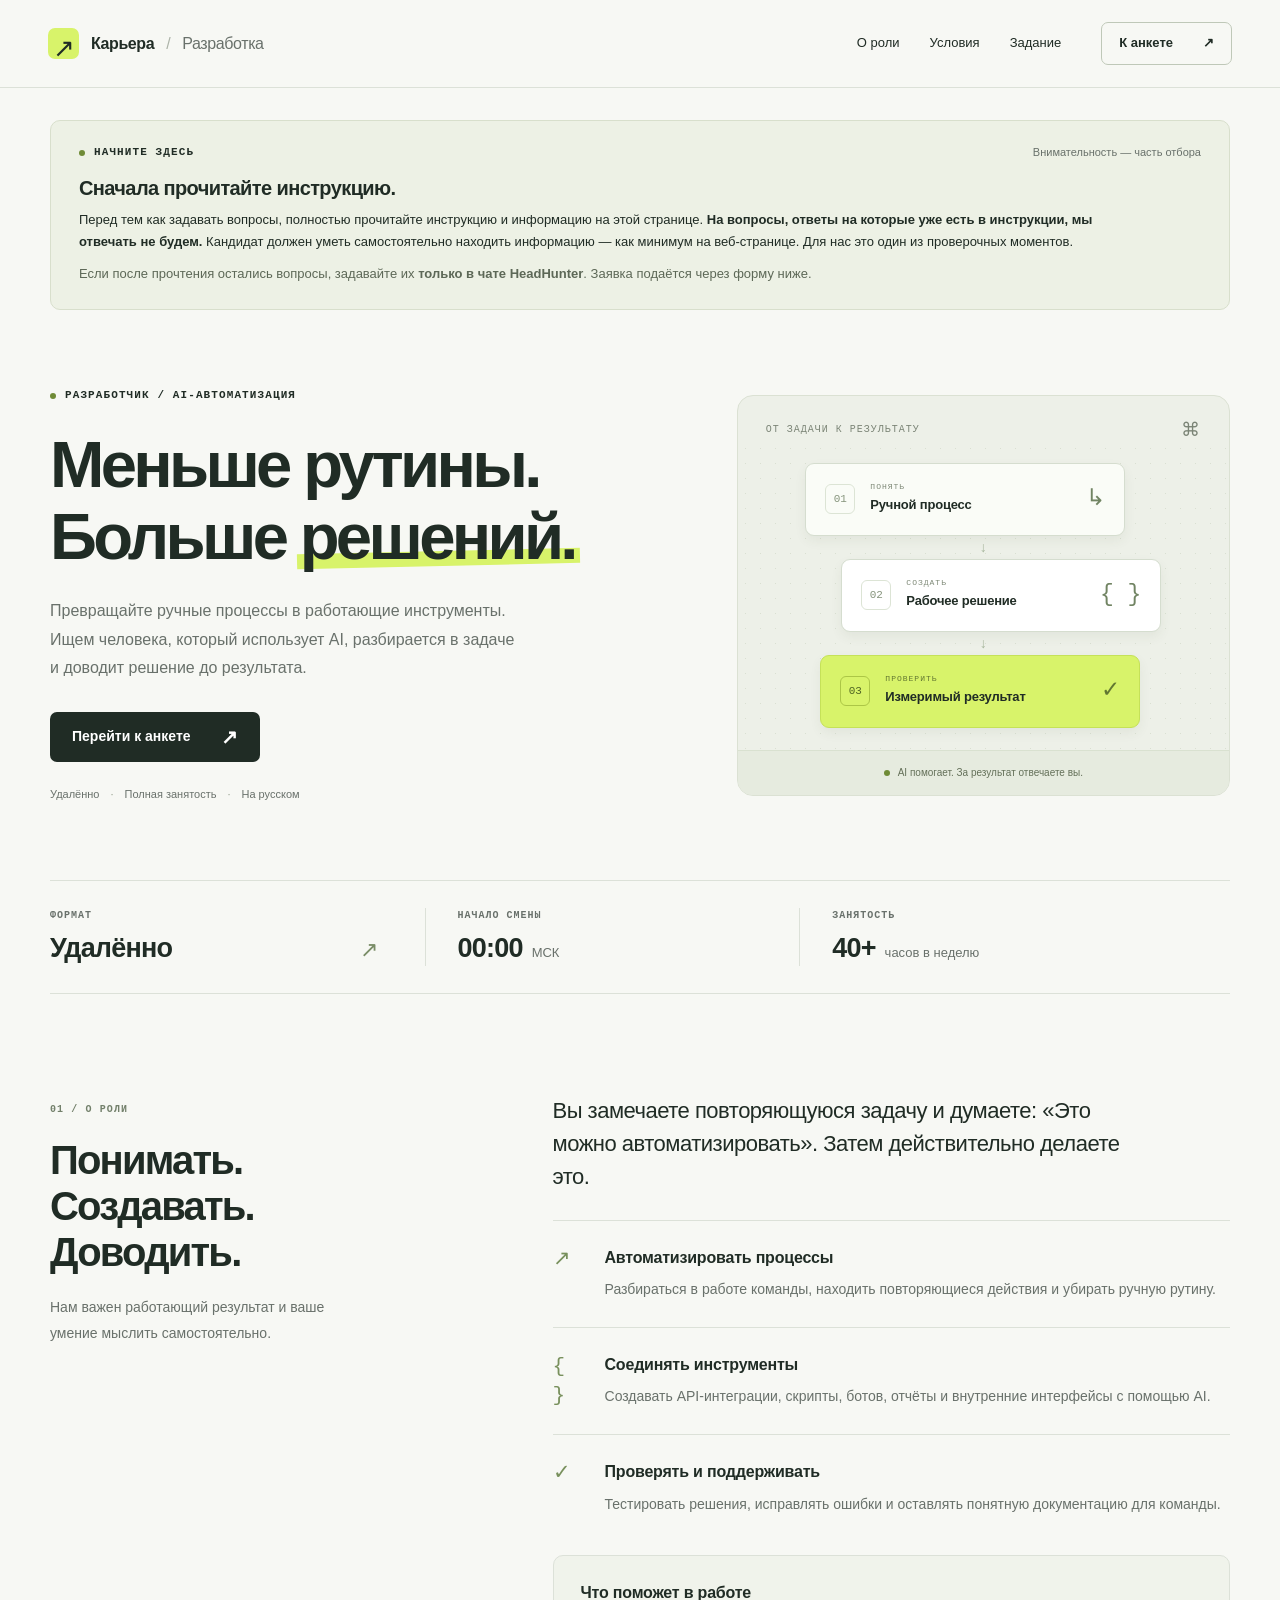
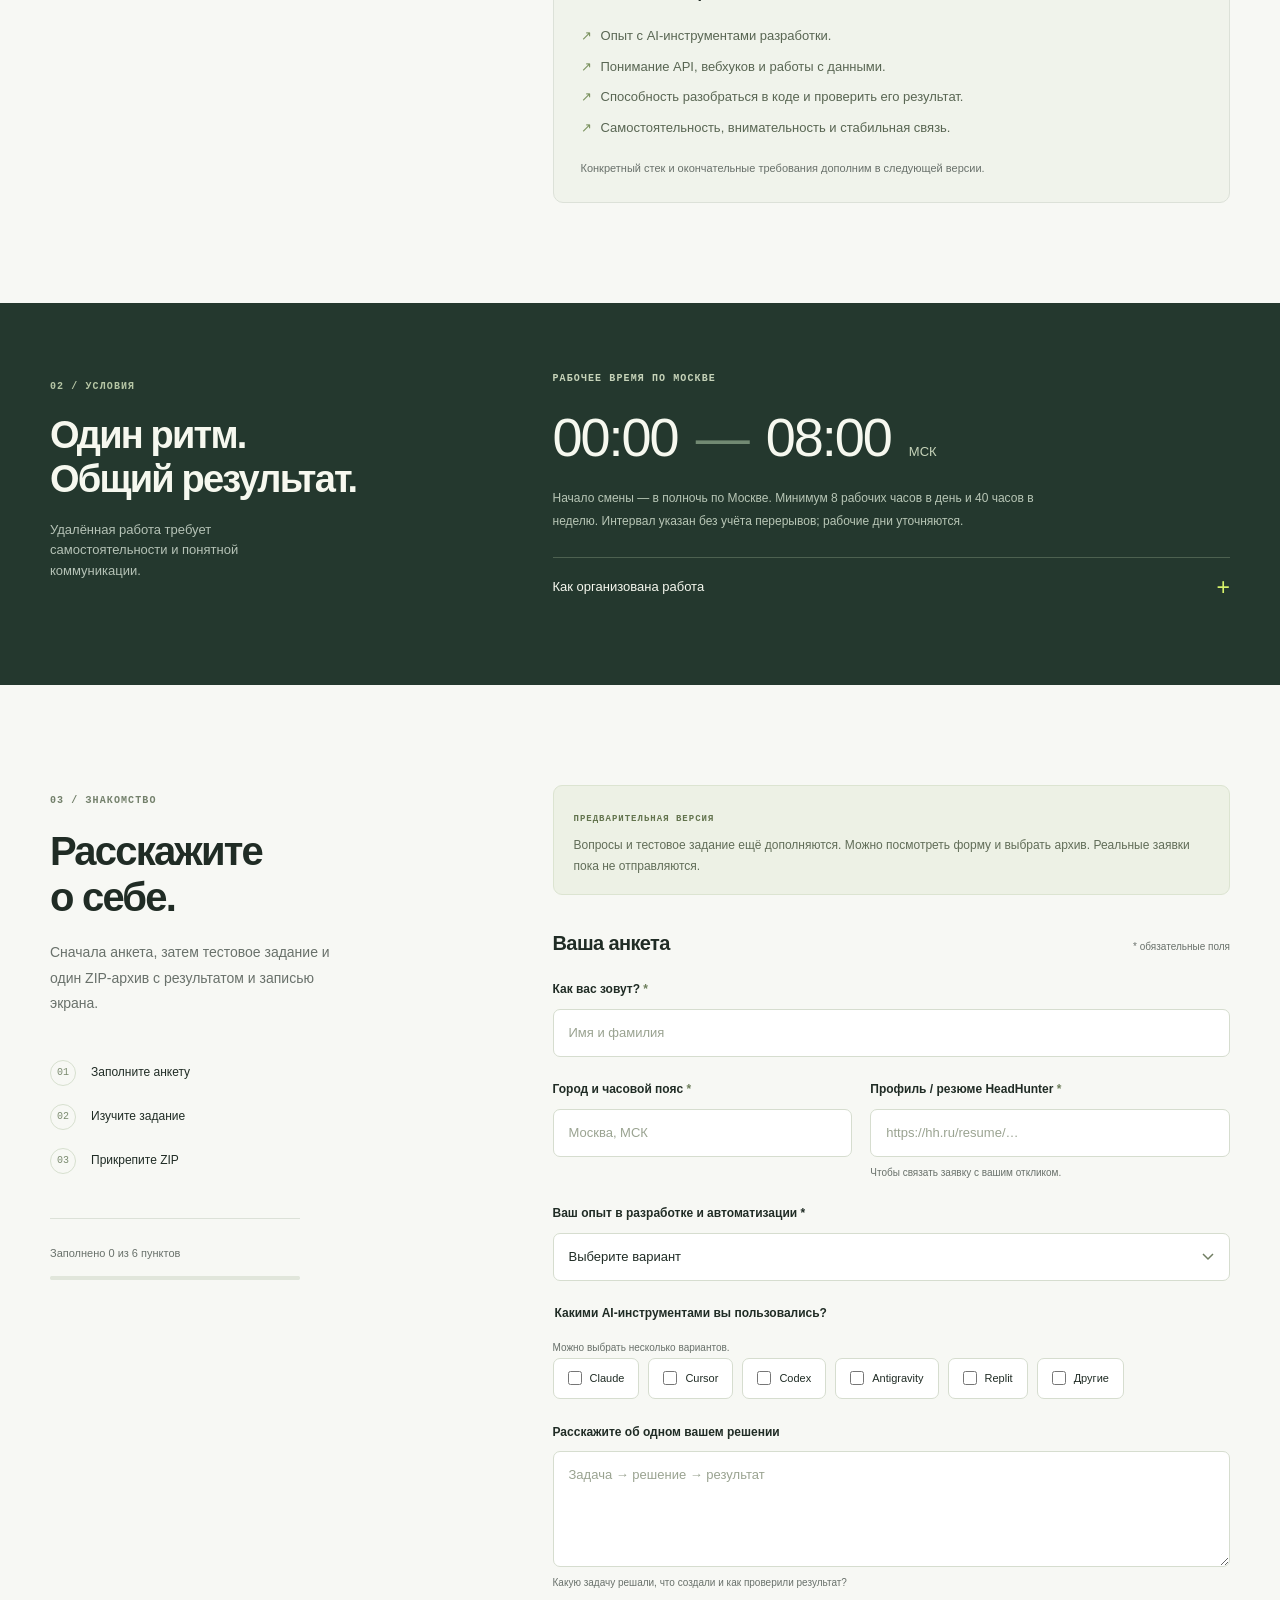
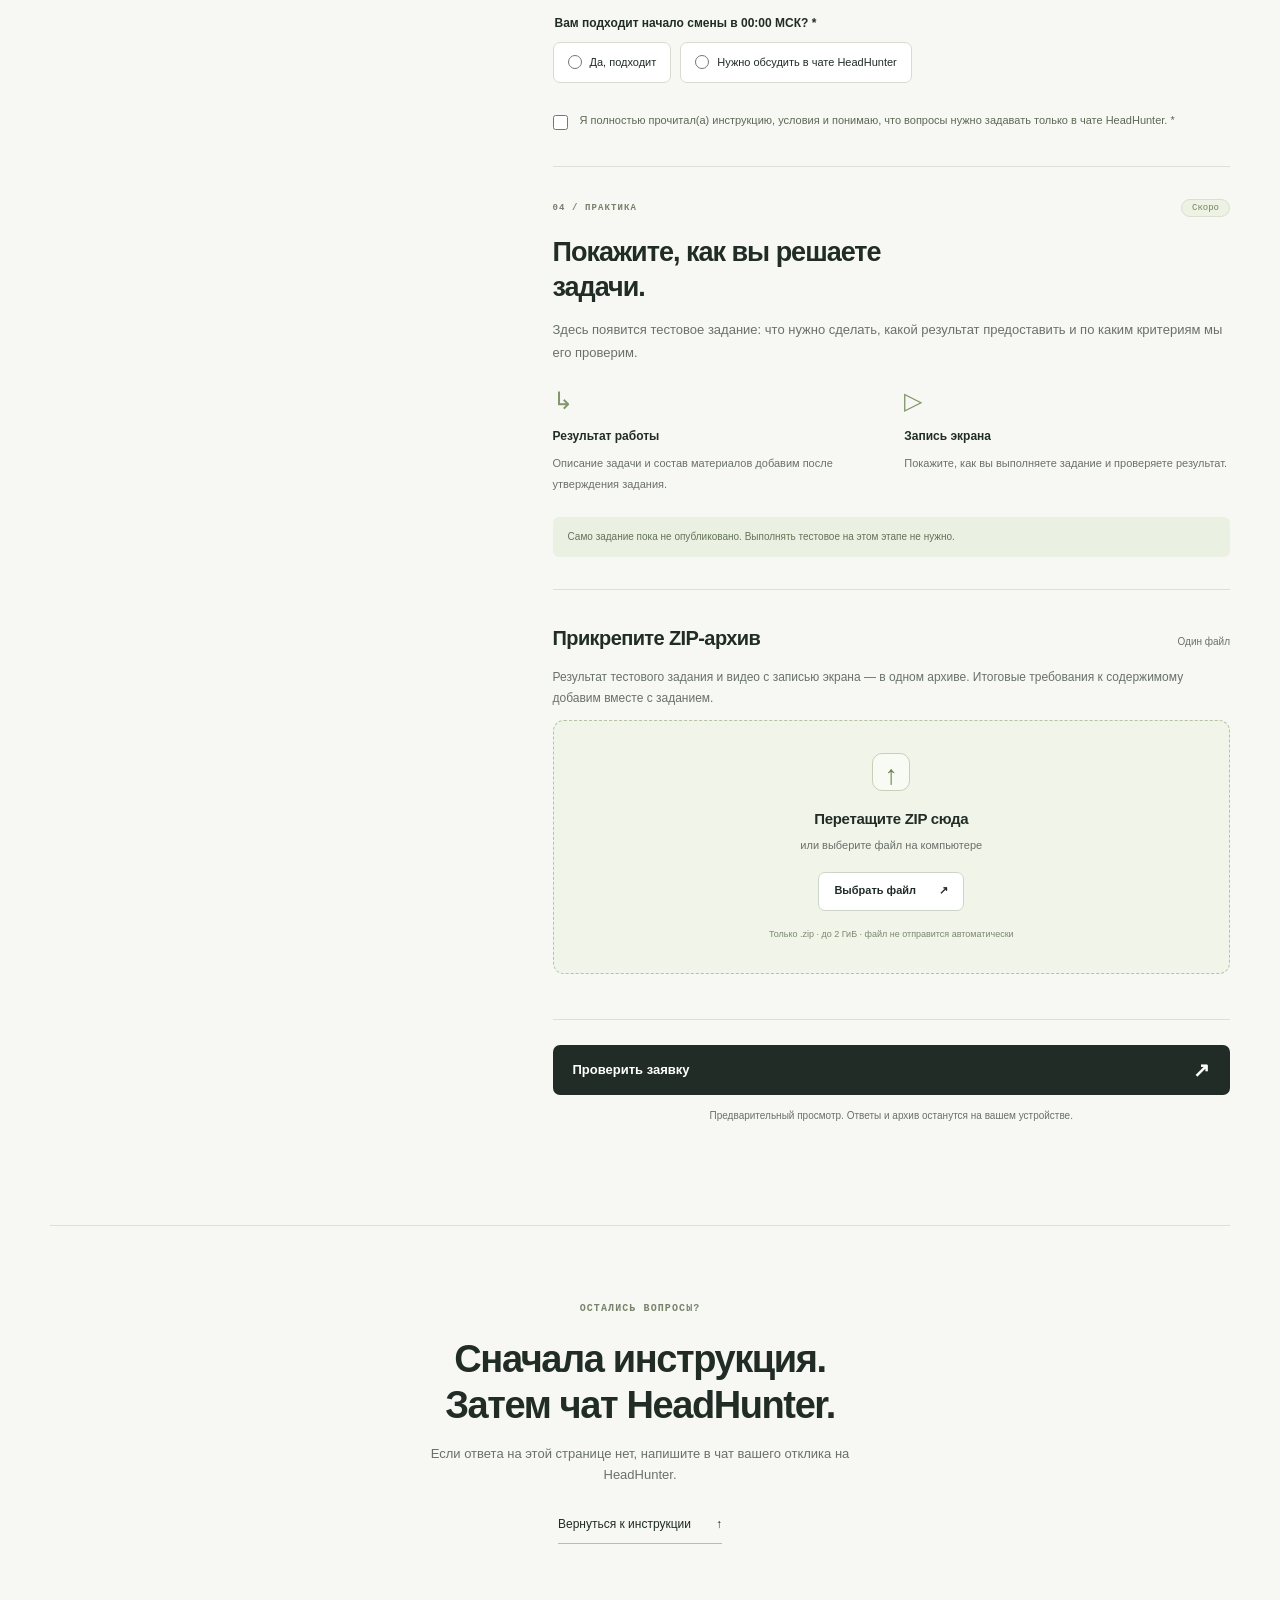
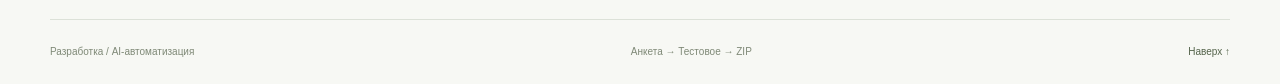
==== index.html @ f6dae40b "Build Russian developer application page with questionnaire and ZIP preview" ====
<!doctype html>
<html lang="ru">
<head>
  <meta charset="UTF-8">
  <meta name="viewport" content="width=device-width, initial-scale=1">
  <meta name="description" content="Вакансия разработчика и специалиста по AI-автоматизации: условия работы, анкета и тестовое задание.">
  <meta name="theme-color" content="#f7f8f4">
  <title>Разработчик / AI-автоматизация — заявка</title>
  <link rel="icon" href="icon.svg" type="image/svg+xml">
  <link rel="stylesheet" href="styles.css">
  <script src="config.js" defer></script>
  <script src="app.js" type="module"></script>
</head>
<body>
<a class="skip" href="#main">Перейти к содержимому</a>
<header class="header">
  <a class="wordmark" href="#top" aria-label="К началу страницы"><span class="mark" aria-hidden="true">↗</span>Карьера<span class="wordmark-divider">/</span><span class="wordmark-sub">Разработка</span></a>
  <nav aria-label="Навигация по странице"><a href="#role">О роли</a><a href="#conditions">Условия</a><a href="#assignment">Задание</a></nav>
  <a class="header-cta" href="#application">К анкете <span aria-hidden="true">↗</span></a>
</header>
<main id="main">
  <div id="top"></div>
  <section class="read-first wrap" aria-labelledby="instruction-title">
    <div class="notice-heading"><span class="eyebrow"><span class="status-dot" aria-hidden="true"></span> НАЧНИТЕ ЗДЕСЬ</span><span class="tiny">Внимательность — часть отбора</span></div>
    <h2 id="instruction-title">Сначала прочитайте инструкцию.</h2>
    <p>Перед тем как задавать вопросы, полностью прочитайте инструкцию и информацию на этой странице. <strong>На вопросы, ответы на которые уже есть в инструкции, мы отвечать не будем.</strong> Кандидат должен уметь самостоятельно находить информацию — как минимум на веб-странице. Для нас это один из проверочных моментов.</p>
    <p class="notice-contact">Если после прочтения остались вопросы, задавайте их <strong>только в чате HeadHunter</strong>. Заявка подаётся через форму ниже.</p>
  </section>

  <section class="hero wrap" aria-labelledby="hero-title">
    <div class="hero-copy">
      <div class="eyebrow"><span class="status-dot" aria-hidden="true"></span> РАЗРАБОТЧИК / AI-АВТОМАТИЗАЦИЯ</div>
      <h1 id="hero-title">Меньше рутины.<br>Больше <span class="highlight">решений.</span></h1>
      <p class="hero-description">Превращайте ручные процессы в работающие инструменты. Ищем человека, который использует AI, разбирается в задаче и доводит решение до результата.</p>
      <a class="button primary" href="#application">Перейти к анкете <span aria-hidden="true">↗</span></a>
      <div class="hero-tags"><span>Удалённо</span><span>Полная занятость</span><span>На русском</span></div>
    </div>
    <div class="process-art" aria-label="Рабочий процесс: понять задачу, создать решение, проверить результат">
      <div class="art-top"><span>ОТ ЗАДАЧИ К РЕЗУЛЬТАТУ</span><span aria-hidden="true">⌘</span></div>
      <div class="art-grid" aria-hidden="true"></div>
      <div class="process-node node-one"><span class="node-index">01</span><div><small>ПОНЯТЬ</small><strong>Ручной процесс</strong></div><span class="node-symbol" aria-hidden="true">↳</span></div>
      <div class="connection" aria-hidden="true"><span></span><b>↓</b></div>
      <div class="process-node node-two"><span class="node-index">02</span><div><small>СОЗДАТЬ</small><strong>Рабочее решение</strong></div><span class="node-symbol" aria-hidden="true">{ }</span></div>
      <div class="connection" aria-hidden="true"><span></span><b>↓</b></div>
      <div class="process-node node-three"><span class="node-index">03</span><div><small>ПРОВЕРИТЬ</small><strong>Измеримый результат</strong></div><span class="node-symbol" aria-hidden="true">✓</span></div>
      <div class="art-bottom"><span class="status-dot" aria-hidden="true"></span> AI помогает. За результат отвечаете вы.</div>
    </div>
  </section>

  <div class="facts wrap" aria-label="Основные условия"><div><span class="eyebrow">ФОРМАТ</span><strong>Удалённо<span aria-hidden="true">↗</span></strong></div><div><span class="eyebrow">НАЧАЛО СМЕНЫ</span><strong>00:00 <small>МСК</small></strong></div><div><span class="eyebrow">ЗАНЯТОСТЬ</span><strong>40+ <small>часов в неделю</small></strong></div></div>

  <section class="section wrap role-section" id="role" aria-labelledby="role-title">
    <div class="section-aside"><span class="section-number">01 / О РОЛИ</span><h2 id="role-title">Понимать.<br>Создавать.<br>Доводить.</h2><p>Нам важен работающий результат и ваше умение мыслить самостоятельно.</p></div>
    <div class="role-content"><p class="lead">Вы замечаете повторяющуюся задачу и думаете: «Это можно автоматизировать». Затем действительно делаете это.</p>
      <div class="task-row"><span aria-hidden="true">↗</span><div><h3>Автоматизировать процессы</h3><p>Разбираться в работе команды, находить повторяющиеся действия и убирать ручную рутину.</p></div></div>
      <div class="task-row"><span aria-hidden="true">{ }</span><div><h3>Соединять инструменты</h3><p>Создавать API-интеграции, скрипты, ботов, отчёты и внутренние интерфейсы с помощью AI.</p></div></div>
      <div class="task-row"><span aria-hidden="true">✓</span><div><h3>Проверять и поддерживать</h3><p>Тестировать решения, исправлять ошибки и оставлять понятную документацию для команды.</p></div></div>
      <div class="requirements"><h3>Что поможет в работе</h3><ul><li>Опыт с AI-инструментами разработки.</li><li>Понимание API, вебхуков и работы с данными.</li><li>Способность разобраться в коде и проверить его результат.</li><li>Самостоятельность, внимательность и стабильная связь.</li></ul><p class="muted">Конкретный стек и окончательные требования дополним в следующей версии.</p></div>
    </div>
  </section>

  <section class="conditions-band" id="conditions" aria-labelledby="conditions-title"><div class="wrap conditions-grid"><div><span class="section-number">02 / УСЛОВИЯ</span><h2 id="conditions-title">Один ритм.<br>Общий результат.</h2><p class="conditions-intro">Удалённая работа требует самостоятельности и понятной коммуникации.</p></div><div class="conditions-content"><div class="schedule"><span class="eyebrow">РАБОЧЕЕ ВРЕМЯ ПО МОСКВЕ</span><div class="schedule-hours">00:00<span aria-hidden="true">—</span>08:00<small>МСК</small></div><p>Начало смены — в полночь по Москве. Минимум 8 рабочих часов в день и 40 часов в неделю. Интервал указан без учёта перерывов; рабочие дни уточняются.</p></div><div class="work-rules"><details><summary>Как организована работа <span aria-hidden="true">+</span></summary><div class="details-body"><p>В рабочем процессе используются Slack для задач и связи и Time Doctor для учёта времени. В референсных условиях: ответ в Slack в течение двух минут во время смены; перед перерывом — уведомление и пауза таймера.</p><p>Окончательную редакцию рабочих правил и условия оплаты опубликуем отдельно. Вопросы кандидатов до найма — только в чате HeadHunter.</p></div></details></div></div></div></section>

  <section class="section wrap application-section" id="application" aria-labelledby="application-title">
    <aside class="section-aside application-aside"><span class="section-number">03 / ЗНАКОМСТВО</span><h2 id="application-title">Расскажите<br>о себе.</h2><p>Сначала анкета, затем тестовое задание и один ZIP-архив с результатом и записью экрана.</p><ol class="application-steps"><li><span>01</span>Заполните анкету</li><li><span>02</span>Изучите задание</li><li><span>03</span>Прикрепите ZIP</li></ol><div class="progress-summary"><span id="progress-text">Заполнено 0 из 6 пунктов</span><progress id="form-progress" value="0" max="6" aria-label="Заполнение анкеты"></progress></div></aside>
    <div class="application-content"><div class="preview-notice" role="note"><span class="preview-label">ПРЕДВАРИТЕЛЬНАЯ ВЕРСИЯ</span><p id="preview-copy">Вопросы и тестовое задание ещё дополняются. Можно посмотреть форму и выбрать архив. Реальные заявки пока не отправляются.</p></div>
    <form id="candidate-form">
      <div class="form-section-heading"><h3>Ваша анкета</h3><span>* обязательные поля</span></div>
      <div class="field"><label for="candidate-name">Как вас зовут? <span aria-hidden="true">*</span></label><input id="candidate-name" name="candidateName" type="text" autocomplete="name" maxlength="150" required placeholder="Имя и фамилия"></div>
      <div class="field-grid"><div class="field"><label for="candidate-city">Город и часовой пояс <span aria-hidden="true">*</span></label><input id="candidate-city" name="city" type="text" maxlength="150" required placeholder="Москва, МСК"></div><div class="field"><label for="candidate-hh">Профиль / резюме HeadHunter <span aria-hidden="true">*</span></label><input id="candidate-hh" name="headhunterUrl" type="url" inputmode="url" maxlength="500" required placeholder="https://hh.ru/resume/…"><span class="field-hint">Чтобы связать заявку с вашим откликом.</span></div></div>
      <div id="questions"></div>
      <label class="check-row instructions-check"><input type="checkbox" name="readInstructions" id="read-instructions" required><span>Я полностью прочитал(а) инструкцию, условия и понимаю, что вопросы нужно задавать только в чате HeadHunter. <span aria-hidden="true">*</span></span></label>

      <section class="assignment" id="assignment" aria-labelledby="assignment-title"><div class="subsection-label"><span>04 / ПРАКТИКА</span><span class="pill">Скоро</span></div><h3 id="assignment-title">Покажите, как вы решаете задачи.</h3><p id="assignment-description">Здесь появится тестовое задание: что нужно сделать, какой результат предоставить и по каким критериям мы его проверим.</p><div class="assignment-grid"><div><span aria-hidden="true">↳</span><h4>Результат работы</h4><p>Описание задачи и состав материалов добавим после утверждения задания.</p></div><div><span aria-hidden="true">▷</span><h4>Запись экрана</h4><p>Покажите, как вы выполняете задание и проверяете результат.</p></div></div><div class="assignment-note">Само задание пока не опубликовано. Выполнять тестовое на этом этапе не нужно.</div></section>

      <section class="upload-section" aria-labelledby="upload-title"><div class="form-section-heading"><h3 id="upload-title">Прикрепите ZIP-архив</h3><span>Один файл</span></div><p class="muted upload-intro">Результат тестового задания и видео с записью экрана — в одном архиве. Итоговые требования к содержимому добавим вместе с заданием.</p>
      <div class="dropzone" id="dropzone"><div class="upload-icon" aria-hidden="true">↑</div><strong>Перетащите ZIP сюда</strong><p>или выберите файл на компьютере</p><label class="button secondary file-picker" for="zip-file">Выбрать файл <span aria-hidden="true">↗</span><input id="zip-file" type="file" accept=".zip,application/zip,application/x-zip-compressed" aria-label="Выбрать ZIP-архив"></label><small>Только .zip · до 2 ГиБ · файл не отправится автоматически</small></div>
      <div class="selected-file" id="selected-file" hidden><span class="file-icon" aria-hidden="true">ZIP</span><div class="file-details"><strong id="file-name"></strong><span id="file-size"></span></div><button id="remove-file" type="button" class="icon-button" aria-label="Удалить выбранный архив">×</button></div>
      <p id="file-status" class="file-status" role="status" aria-live="polite"></p><p id="file-error" class="field-error" role="alert" hidden></p>
      </section>
      <div id="consent-container" hidden></div>
      <div class="submit-area"><button type="submit" class="button primary" id="submit-button">Проверить заявку <span aria-hidden="true">↗</span></button><p id="submit-hint">Предварительный просмотр. Ответы и архив останутся на вашем устройстве.</p></div>
      <div class="upload-progress" id="upload-progress" hidden><label for="transfer-progress" id="transfer-label">Загрузка…</label><progress id="transfer-progress" value="0" max="100"></progress></div><p class="field-error" id="submit-error" role="alert" hidden></p>
    </form></div>
  </section>
  <section class="closing wrap"><span class="eyebrow">ОСТАЛИСЬ ВОПРОСЫ?</span><h2>Сначала инструкция.<br>Затем чат HeadHunter.</h2><p>Если ответа на этой странице нет, напишите в чат вашего отклика на HeadHunter.</p><a href="#top">Вернуться к инструкции <span aria-hidden="true">↑</span></a></section>
</main>
<footer class="footer wrap"><span>Разработка / AI-автоматизация</span><span>Анкета → Тестовое → ZIP</span><a href="#top">Наверх ↑</a></footer>
<dialog id="review-dialog" aria-labelledby="review-title"><div class="dialog-heading"><span class="eyebrow">ПРОВЕРКА ЗАЯВКИ</span><button class="icon-button" type="button" id="close-dialog" aria-label="Закрыть предварительный просмотр">×</button></div><h2 id="review-title">Всё на своих местах.</h2><p id="review-description">Это предварительный просмотр. Заявка не отправлена, архив не загружен на сервер.</p><dl id="review-summary"></dl><button type="button" class="button primary" id="return-to-form">Вернуться к анкете <span aria-hidden="true">↗</span></button></dialog>
<noscript><p class="noscript">Для работы анкеты и выбора файла включите JavaScript. Условия и инструкция доступны без него.</p></noscript>
</body>
</html>
---- styles.css ----
:root{--paper:#f7f8f4;--white:#fff;--ink:#202c25;--muted:#69716b;--line:#dce1d8;--lime:#d8f36a;--dark:#24382e;--error:#a73030;--radius:12px;--mono:ui-monospace,SFMono-Regular,Consolas,monospace}
*{box-sizing:border-box}html{scroll-behavior:smooth;scroll-padding-top:94px}body{margin:0;color:var(--ink);background:var(--paper);font-family:Inter,-apple-system,BlinkMacSystemFont,"Segoe UI",Arial,sans-serif;font-size:16px;line-height:1.6;-webkit-font-smoothing:antialiased}button,input,select,textarea{font:inherit}button,a,input,select,textarea,summary{-webkit-tap-highlight-color:transparent}a{color:inherit;text-decoration:none}button{cursor:pointer}button:disabled{cursor:wait;opacity:.65}a,button,input,textarea,select,summary{outline-offset:5px}:focus-visible{outline:2px solid #52732b}::selection{color:var(--ink);background:var(--lime)}[hidden]{display:none!important}.wrap{width:min(1180px,calc(100% - 96px));margin-inline:auto}.header{height:88px;padding:0 48px;display:flex;align-items:center;gap:40px;border-bottom:1px solid var(--line);background:rgba(247,248,244,.97);position:sticky;top:0;z-index:20}.wordmark{display:flex;align-items:center;gap:12px;font-size:16px;font-weight:720;letter-spacing:-.4px}.mark{width:31px;height:31px;display:grid;place-items:center;font-size:26px;background:var(--lime);border-radius:7px;font-weight:450}.wordmark-divider{color:#adb4a9;font-weight:400}.wordmark-sub{font-weight:450;color:var(--muted)}.header nav{margin-left:auto;display:flex;gap:30px;font-size:13px}.header nav a:hover{color:#507036}.header-cta{display:flex;gap:30px;font-size:13px;font-weight:650;border:1px solid #bfc8b8;padding:10px 17px;border-radius:7px}.header-cta:hover{background:var(--lime);border-color:var(--lime)}.eyebrow,.section-number,.subsection-label,.preview-label{font-family:var(--mono);font-size:11px;font-weight:550;letter-spacing:1.1px;line-height:1.6}.eyebrow{display:flex;gap:9px;align-items:center}.status-dot{width:6px;height:6px;flex:0 0 6px;border-radius:50%;background:#6f8b36;display:inline-block}.read-first{margin-top:32px;border:1px solid #d8dfcc;border-radius:10px;padding:23px 28px;background:#edf1e5}.notice-heading{display:flex;justify-content:space-between;align-items:center;gap:16px}.tiny{font-size:11px;color:var(--muted)}.read-first h2{font-size:20px;line-height:1.3;margin:13px 0 8px;letter-spacing:-.6px}.read-first p{font-size:13px;line-height:1.75;max-width:1070px;margin:0}.read-first .notice-contact{color:#5d6857;margin-top:9px}.read-first strong{font-weight:650}.hero{padding-top:77px;padding-bottom:76px;display:grid;grid-template-columns:1.25fr 1fr;align-items:center;gap:70px}.hero h1{font-size:clamp(48px,5.1vw,70px);line-height:1.09;font-weight:680;letter-spacing:-3.7px;margin:25px 0}.highlight{position:relative;isolation:isolate;white-space:nowrap}.highlight:after{position:absolute;content:"";background:var(--lime);height:21%;bottom:8%;left:-3px;right:-5px;z-index:-1;transform:rotate(-1.3deg)}.hero-description{font-size:16px;line-height:1.8;color:var(--muted);max-width:470px;margin:0 0 29px}.button{display:inline-flex;justify-content:center;align-items:center;gap:30px;border:0;border-radius:7px;padding:15px 22px;font-size:14px;font-weight:600;line-height:1.4;min-height:50px;transition:background .15s,transform .15s}.button:hover{transform:translateY(-1px)}.primary{background:var(--ink);color:#fff}.primary:hover{background:#3c503f}.primary span{font-size:20px;line-height:1}.secondary{background:white;color:var(--ink);border:1px solid #cdd5c6}.secondary:hover{background:#f4f7ed}.hero-tags{display:flex;flex-wrap:wrap;gap:0;margin-top:24px;font-size:11px;color:var(--muted)}.hero-tags span+span:before{content:"·";margin:0 11px;color:#959f8d}.process-art{background:#edf0e8;border:1px solid #dbe1d3;min-height:374px;border-radius:16px;position:relative;padding:22px 28px 0;overflow:hidden}.art-top{display:flex;justify-content:space-between;align-items:center;font:10px var(--mono);letter-spacing:1px;color:#7b8476;position:relative}.art-top>span:last-child{font-size:19px}.art-grid{position:absolute;inset:45px 0 0;background-image:radial-gradient(#cbd4c2 .8px,transparent .8px);background-size:15px 15px;opacity:.6}.process-node{position:relative;display:flex;gap:15px;align-items:center;border:1px solid #d5ddcf;padding:17px 19px;border-radius:9px;background:#fafcf7;box-shadow:0 5px 12px #3c4c2910;min-height:73px;max-width:320px;margin-inline:auto}.node-one{margin-top:21px;transform:translateX(-18px)}.node-index{font:11px var(--mono);color:#87957d;border:1px solid #dce4d5;border-radius:6px;display:grid;place-items:center;width:30px;height:30px}.process-node small{display:block;font:8px var(--mono);letter-spacing:1px;color:#7e8977}.process-node strong{font-size:13px;display:block;margin-top:4px;letter-spacing:-.2px}.node-symbol{margin-left:auto;font-size:23px;color:#718463;font-family:var(--mono)}.node-two{background:#fff;transform:translateX(18px)}.node-three{background:var(--lime);border-color:#c5e158;transform:translateX(-3px)}.node-three .node-index{border-color:#acc646;color:#4f6423}.node-three small,.node-three .node-symbol{color:#627731}.connection{height:23px;position:relative;text-align:center;color:#a7b59c;font-size:14px;line-height:23px}.connection b{font-weight:400}.art-bottom{position:relative;margin:22px -28px 0;padding:14px 20px;display:flex;align-items:center;justify-content:center;gap:8px;background:#e6ebdf;font-size:10px;color:#647059;border-top:1px solid #d9e1d0}.facts{display:grid;grid-template-columns:1fr 1fr 1.15fr;border-block:1px solid var(--line);padding-block:27px}.facts>div{padding-inline:32px;border-left:1px solid var(--line)}.facts>div:first-child{border:0;padding-left:0}.facts .eyebrow{color:var(--muted);font-size:10px;letter-spacing:1px}.facts strong{display:flex;align-items:baseline;gap:9px;font-size:27px;font-weight:550;line-height:1.3;letter-spacing:-.8px;margin-top:7px}.facts strong>span{margin-left:auto;margin-right:15px;font-size:22px;color:#7a8d67}.facts small{font-size:13px;letter-spacing:0;font-weight:400;color:var(--muted)}.section{display:grid;grid-template-columns:1fr 1.7fr;gap:104px;padding-block:100px;border-bottom:1px solid var(--line)}.section-number{color:#73806b;font-size:10px}.section-aside h2,.conditions-grid h2{font-size:40px;line-height:1.15;font-weight:580;letter-spacing:-1.8px;margin:18px 0 20px}.section-aside>p{font-size:14px;line-height:1.8;color:var(--muted);max-width:290px}.lead{font-size:22px;line-height:1.5;margin:0 0 27px;letter-spacing:-.5px;max-width:600px}.task-row{display:flex;align-items:flex-start;gap:24px;border-top:1px solid var(--line);padding:24px 0}.task-row>span{width:28px;flex:0 0 28px;font:21px var(--mono);color:#78905c;line-height:1.4}.task-row h3,.requirements h3{font-size:16px;font-weight:650;margin:0 0 7px;letter-spacing:-.2px}.task-row p{font-size:14px;line-height:1.8;color:var(--muted);margin:0}.requirements{margin-top:14px;padding:24px 27px;border:1px solid var(--line);border-radius:10px;background:#f0f3eb}.requirements ul{padding:0;list-style:none;margin:15px 0}.requirements li{font-size:13px;color:#596653;padding:5px 0 5px 20px;position:relative}.requirements li:before{content:"↗";position:absolute;left:0;color:#79905d}.muted{color:var(--muted);font-size:12px;line-height:1.7}.requirements .muted{margin:14px 0 0;font-size:11px}.conditions-band{background:var(--dark);color:#f6f8ef;margin-top:-1px}.conditions-grid{padding-block:68px;display:grid;grid-template-columns:1fr 1.7fr;gap:104px}.conditions-grid .section-number{color:#b6c6a5}.conditions-grid h2{font-size:38px;margin-bottom:18px}.conditions-intro{color:#b5c2b6;max-width:270px;font-size:13px}.schedule .eyebrow{color:#c6d3b9;font-size:10px}.schedule-hours{display:flex;align-items:baseline;gap:18px;font-size:54px;line-height:1.2;font-weight:500;letter-spacing:-2px;margin:18px 0}.schedule-hours>span{font-weight:300;color:#728a73}.schedule-hours small{font-size:13px;color:#c6d3b9;letter-spacing:0}.schedule>p{color:#b8c6b6;font-size:12px;line-height:1.85;margin:0;max-width:520px}.work-rules{border-top:1px solid #4d6150;margin-top:25px}.work-rules summary{cursor:pointer;list-style:none;font-size:13px;padding:18px 0;display:flex;justify-content:space-between;align-items:center}.work-rules summary::-webkit-details-marker{display:none}.work-rules summary>span{font-size:23px;color:var(--lime);line-height:1}.work-rules details[open] summary>span{transform:rotate(45deg)}.details-body{font-size:12px;color:#b8c6b6}.details-body p{margin:0 0 13px;line-height:1.8}.application-section{gap:104px;align-items:start}.application-aside{position:sticky;top:123px}.application-steps{margin:35px 0;padding:0;list-style:none;font-size:12px}.application-steps li{display:flex;gap:15px;align-items:center;padding:9px 0}.application-steps span{font:10px var(--mono);color:#7b8b70;border:1px solid #d6dfce;display:grid;place-items:center;border-radius:50%;width:26px;height:26px}.progress-summary{border-top:1px solid var(--line);padding-top:20px;max-width:250px}.progress-summary>span{font-size:11px;color:var(--muted)}progress{width:100%;height:4px;border:0;background:#e1e6db;accent-color:#7a9949;display:block;margin-top:11px;border-radius:4px;overflow:hidden}progress::-webkit-progress-bar{background:#e1e6db;border-radius:4px}progress::-webkit-progress-value{background:#7a9949;border-radius:4px}progress::-moz-progress-bar{background:#7a9949}.preview-notice{padding:17px 20px;background:#edf1e5;border:1px solid #dce4d1;border-radius:9px;margin-bottom:32px}.preview-label{font-size:9px;color:#63744e;letter-spacing:1px}.preview-notice p{font-size:12px;line-height:1.75;margin:7px 0 0;color:#616d58}.form-section-heading{display:flex;gap:15px;align-items:baseline;justify-content:space-between;margin:0 0 21px}.form-section-heading h3{font-size:20px;font-weight:600;letter-spacing:-.6px;margin:0}.form-section-heading>span{font-size:10px;color:var(--muted)}.field{display:flex;flex-direction:column;margin-bottom:23px;min-width:0}.field>label,fieldset legend{font-size:12px;font-weight:600;margin-bottom:9px;display:block}.field>label>span{color:#6d7e5b}.field input,.field select,.field textarea{width:100%;border:1px solid #d6ddcf;background:#fff;color:var(--ink);border-radius:7px;padding:13px 15px;font-size:13px;line-height:1.6;min-height:48px;transition:border-color .15s}.field input:focus,.field textarea:focus,.field select:focus{border-color:#8ba16c;outline:2px solid #b8cf922f;outline-offset:1px}.field input::placeholder,.field textarea::placeholder{color:#9aa391}.field textarea{resize:vertical;min-height:116px}.field select{appearance:none;background-image:url("data:image/svg+xml,%3Csvg xmlns='http://www.w3.org/2000/svg' width='12' height='8'%3E%3Cpath d='m1 1 5 5 5-5' fill='none' stroke='%23707e62' stroke-width='1.5'/%3E%3C/svg%3E");background-position:right 15px center;background-repeat:no-repeat;padding-right:35px}.field-grid{display:grid;grid-template-columns:1fr 1.2fr;gap:18px}.field-hint{font-size:10px;line-height:1.7;color:var(--muted);margin-top:7px}.choice-group{border:0;padding:0;margin:0 0 24px;min-width:0}.choice-group>.field-hint{margin-top:-3px;margin-bottom:10px}.choice-grid{display:flex;gap:9px;flex-wrap:wrap}.choice{border:1px solid #d6ddcf;border-radius:7px;display:flex;align-items:center;gap:8px;font-size:11px;padding:11px 14px;cursor:pointer;background:#fff;line-height:1.5}.choice:has(input:checked){border-color:#8da665;background:#eef4e3}.choice input{margin:0;accent-color:#647d3e;width:14px;height:14px;flex:0 0 14px}.check-row{display:flex;gap:12px;align-items:flex-start;cursor:pointer;font-size:11px;line-height:1.8;color:#5c6854}.check-row input{margin:4px 0 0;width:15px;height:15px;flex:0 0 15px;accent-color:#647d3e}.instructions-check{padding-top:4px}.assignment{scroll-margin-top:105px;border-block:1px solid var(--line);margin-top:36px;padding-block:32px}.subsection-label{display:flex;align-items:center;justify-content:space-between;color:#75816b;font-size:9px}.pill{font:9px var(--mono);padding:3px 10px;border:1px solid #d8e0ce;border-radius:30px;letter-spacing:0;color:#73845f;background:#edf2e4}.assignment h3{font-size:27px;line-height:1.3;letter-spacing:-1px;font-weight:570;margin:18px 0 12px;max-width:420px}.assignment>p{font-size:13px;line-height:1.8;color:var(--muted);margin:0}.assignment-grid{display:grid;grid-template-columns:1fr 1fr;gap:26px;margin-top:25px}.assignment-grid>div>span{font-size:24px;line-height:1;color:#82966a;display:block}.assignment-grid h4{font-size:12px;font-weight:650;margin:14px 0 7px}.assignment-grid p{font-size:11px;color:var(--muted);margin:0;line-height:1.85}.assignment-note{margin-top:23px;padding:12px 15px;background:#eaf0e2;border-radius:6px;font-size:10px;color:#657356}.upload-section{padding-top:32px}.upload-intro{font-size:12px;margin-top:-8px}.dropzone{text-align:center;border:1px dashed #b5c3a5;border-radius:11px;background:#f0f4e9;padding:32px 20px;transition:border-color .15s,background .15s}.dropzone.dragging{background:#e4efcc;border-color:#5f7b35;outline:2px solid #b1ca88}.upload-icon{width:38px;height:38px;border:1px solid #c5d1b8;border-radius:10px;display:grid;place-items:center;margin:0 auto 16px;font-size:27px;color:#6f8555;background:#f8fbf3}.dropzone>strong{font-size:15px;font-weight:600;letter-spacing:-.3px;display:block}.dropzone>p{font-size:11px;color:var(--muted);margin:6px 0 17px}.dropzone>small{display:block;font-size:9px;color:#7a8870;margin-top:16px}.file-picker{position:relative;overflow:hidden;font-size:11px;min-height:39px;padding:10px 15px;gap:23px;cursor:pointer}.file-picker input{position:absolute;inset:0;opacity:0;cursor:pointer;width:100%;height:100%}.file-picker:focus-within{outline:2px solid #52732b;outline-offset:4px}.selected-file{display:flex;align-items:center;gap:15px;padding:16px;border:1px solid #cbd9ba;border-radius:8px;margin-top:13px;background:#fff}.file-icon{font:10px var(--mono);border-radius:6px;background:#eaf2dc;color:#607944;padding:12px 8px}.file-details{min-width:0;flex:1}.file-details strong{display:block;font-size:12px;font-weight:550;overflow-wrap:anywhere}.file-details>span{font-size:10px;color:var(--muted)}.icon-button{background:transparent;color:#7b8672;border:0;font-size:26px;line-height:1;width:36px;height:36px;border-radius:5px;display:grid;place-items:center;flex:0 0 36px}.icon-button:hover{background:#edf2e4;color:var(--ink)}.file-status{font-size:10px;color:#6b7b58;margin:9px 0 0;min-height:16px}.field-error{font-size:12px;line-height:1.7;color:var(--error);margin:9px 0}.submit-area{border-top:1px solid var(--line);padding-top:25px;margin-top:20px}.submit-area .button{width:100%;justify-content:space-between;font-size:13px;padding-inline:20px}.submit-area>p{font-size:10px;color:var(--muted);text-align:center;margin:12px 0 0;line-height:1.8}.upload-progress label{font-size:12px;display:block;margin-top:15px}.closing{text-align:center;padding-block:75px}.closing .eyebrow{justify-content:center;color:#77846c;font-size:10px}.closing h2{font-size:38px;line-height:1.2;letter-spacing:-1.4px;font-weight:570;margin:20px 0 16px}.closing>p{font-size:13px;color:var(--muted);margin:0 auto;max-width:440px}.closing>a{font-size:12px;display:inline-flex;align-items:center;gap:25px;border-bottom:1px solid #b7c1aa;padding-block:9px;margin-top:20px}.footer{display:flex;align-items:center;justify-content:space-between;gap:20px;border-top:1px solid var(--line);padding-block:24px;color:#7f8977;font-size:10px}.footer>a{color:#54634a}dialog{border:1px solid #d8e1ce;border-radius:15px;max-width:550px;width:calc(100% - 40px);padding:30px;background:var(--paper);color:var(--ink);max-height:calc(100dvh - 40px);overflow-y:auto}dialog::backdrop{background:#15201b70;backdrop-filter:blur(4px)}.dialog-heading{display:flex;align-items:center;justify-content:space-between;gap:16px}.dialog-heading .eyebrow{font-size:10px;color:#6d7d5b}dialog h2{font-size:32px;line-height:1.2;letter-spacing:-1px;font-weight:600;margin:18px 0 14px}dialog>p{font-size:13px;color:var(--muted)}dialog dl{margin:25px 0;border-top:1px solid var(--line)}dialog dt{font-size:10px;color:var(--muted);margin-top:15px}dialog dd{font-size:13px;margin:2px 0 0;overflow-wrap:anywhere;white-space:pre-wrap}dialog .button{margin-top:5px;width:100%;justify-content:space-between}.skip{position:fixed;top:-100px;left:15px;z-index:100;background:var(--ink);color:#fff;padding:10px 18px;border-radius:8px}.skip:focus{top:10px}.noscript{position:fixed;bottom:0;left:0;right:0;background:#e8efdc;padding:15px;font-size:12px;margin:0;text-align:center;z-index:50}
@media(min-width:1500px){.header{padding-inline:max(48px,calc((100% - 1180px)/2))}}@media(max-width:1100px){.wrap{width:calc(100% - 64px)}.header{padding-inline:32px;gap:30px}.hero{gap:35px;grid-template-columns:1.15fr 1fr}.hero h1{font-size:55px;letter-spacing:-2.8px}.process-art{padding-inline:22px}.art-bottom{margin-inline:-22px}.section,.conditions-grid{gap:55px;grid-template-columns:1fr 1.65fr}.schedule-hours{font-size:44px;gap:12px}.section-aside h2{font-size:35px}.facts strong{font-size:25px}.facts>div{padding-inline:25px}}
@media(max-width:800px){.header nav{display:none}.header-cta{margin-left:auto}.hero{gap:35px;grid-template-columns:1fr;padding-top:50px;padding-bottom:45px}.hero h1{font-size:63px}.hero-description{max-width:550px}.process-art{max-width:520px;width:100%;min-height:367px}.process-node{max-width:350px}.section,.conditions-grid{grid-template-columns:1fr;gap:30px}.section{padding-block:58px}.section-aside h2{font-size:37px}.section-aside h2 br{display:none}.section-aside h2 br:after{content:" "}.section-aside>p{max-width:530px;margin-bottom:0}.role-section .section-aside h2{max-width:360px}.application-aside{position:static}.application-aside h2 br{display:block}.application-steps{display:flex;gap:23px;flex-wrap:wrap;margin:22px 0 16px}.progress-summary{max-width:none;padding-top:14px}.conditions-grid{padding-block:48px}.conditions-grid h2{font-size:38px}.conditions-intro{max-width:400px}.schedule-hours{font-size:52px}.facts{grid-template-columns:1fr 1fr 1.15fr;padding-block:20px}.facts strong{font-size:22px;flex-wrap:wrap;gap:0 7px}.facts .eyebrow{font-size:8px;letter-spacing:.7px}.facts small{font-size:10px}.facts>div{padding-inline:18px}.facts strong>span{display:none}.notice-heading .tiny{display:none}.read-first p{font-size:12px}.lead{font-size:22px}.closing h2{font-size:35px}.footer>span:nth-child(2){display:none}}
@media(max-width:480px){html{scroll-padding-top:80px}.wrap{width:calc(100% - 36px)}.header{height:72px;padding-inline:18px;gap:10px}.wordmark{font-size:13px;gap:8px}.mark{width:26px;height:26px;font-size:22px}.wordmark-divider,.wordmark-sub{display:none}.header-cta{font-size:11px;gap:15px;padding:9px 12px}.read-first{padding:18px;margin-top:18px;border-radius:9px}.read-first h2{font-size:19px}.notice-heading .eyebrow{font-size:9px;letter-spacing:.8px}.read-first p{font-size:11px;line-height:1.85}.hero{padding-block:39px;gap:32px}.hero .eyebrow{font-size:8px;letter-spacing:.8px}.hero h1{font-size:46px;line-height:1.13;letter-spacing:-2px;margin:20px 0}.hero-description{font-size:13px;line-height:1.85;margin-bottom:23px}.hero .button{font-size:12px;min-height:47px;padding-inline:18px;gap:30px}.hero-tags{font-size:9px;margin-top:20px}.process-art{min-height:347px;padding:18px 20px 0}.art-top{font-size:8px;letter-spacing:.7px}.process-node{padding:14px 13px;min-height:67px;margin-inline:8px;gap:11px}.node-one{transform:translateX(-10px)}.node-two{transform:translateX(10px)}.node-three{transform:none}.process-node strong{font-size:12px}.process-node small{font-size:7px}.node-index{width:26px;height:26px;font-size:9px}.art-bottom{margin-inline:-20px;margin-top:20px;font-size:8px;padding:14px 8px}.facts{grid-template-columns:1fr;gap:15px;padding-block:20px}.facts>div{border-left:0;padding:0;display:flex;align-items:center;justify-content:space-between}.facts>div+div{border-top:1px solid #e1e6db;padding-top:15px}.facts .eyebrow{font-size:9px}.facts strong{font-size:23px;margin:0;gap:7px}.facts small{font-size:11px}.section{padding-block:45px;gap:26px}.section-aside h2{font-size:33px;letter-spacing:-1.2px;margin:14px 0 14px}.section-aside>p{font-size:12px}.lead{font-size:19px;line-height:1.6}.task-row{gap:18px;padding-block:22px}.task-row h3{font-size:14px}.task-row p{font-size:12px}.requirements{padding:21px}.requirements h3{font-size:14px}.requirements li{font-size:12px}.conditions-grid{padding-block:40px;gap:25px}.conditions-grid h2{font-size:34px}.conditions-intro{font-size:12px}.schedule-hours{font-size:41px;gap:10px;letter-spacing:-1.5px}.schedule-hours small{font-size:11px}.schedule>p{font-size:11px}.schedule .eyebrow{font-size:9px}.application-steps{display:block;margin-block:18px}.application-steps li{padding-block:6px}.preview-notice{padding:15px 17px;margin-bottom:27px}.preview-notice p{font-size:11px}.preview-label{font-size:8px}.form-section-heading h3{font-size:18px}.form-section-heading>span{font-size:9px}.field-grid{grid-template-columns:1fr;gap:0}.field>label,fieldset legend{font-size:11px}.field input,.field select,.field textarea{font-size:16px;padding:12px;min-height:48px}.field input::placeholder,.field textarea::placeholder{font-size:12px}.choice{font-size:11px;padding:10px 12px}.choice-grid{gap:8px}.choice-group:has(input[type=radio]) .choice-grid{display:grid;grid-template-columns:1fr}.check-row{font-size:10px}.assignment{margin-top:28px;padding-block:27px}.assignment h3{font-size:25px}.assignment>p{font-size:12px}.assignment-grid{gap:20px}.assignment-grid h4{font-size:11px}.assignment-grid p{font-size:10px}.assignment-note{font-size:10px}.dropzone{padding:25px 15px}.dropzone>strong{font-size:14px}.dropzone>small{font-size:8px}.submit-area>p{font-size:9px}.closing{padding-block:48px}.closing h2{font-size:29px}.closing>p{font-size:12px}.closing .eyebrow{font-size:9px}.footer{font-size:9px;padding-block:20px}.footer>span{max-width:220px}dialog{padding:23px}dialog h2{font-size:28px}}
@media(prefers-reduced-motion:reduce){html{scroll-behavior:auto}*,*:before,*:after{transition:none!important;animation:none!important}}
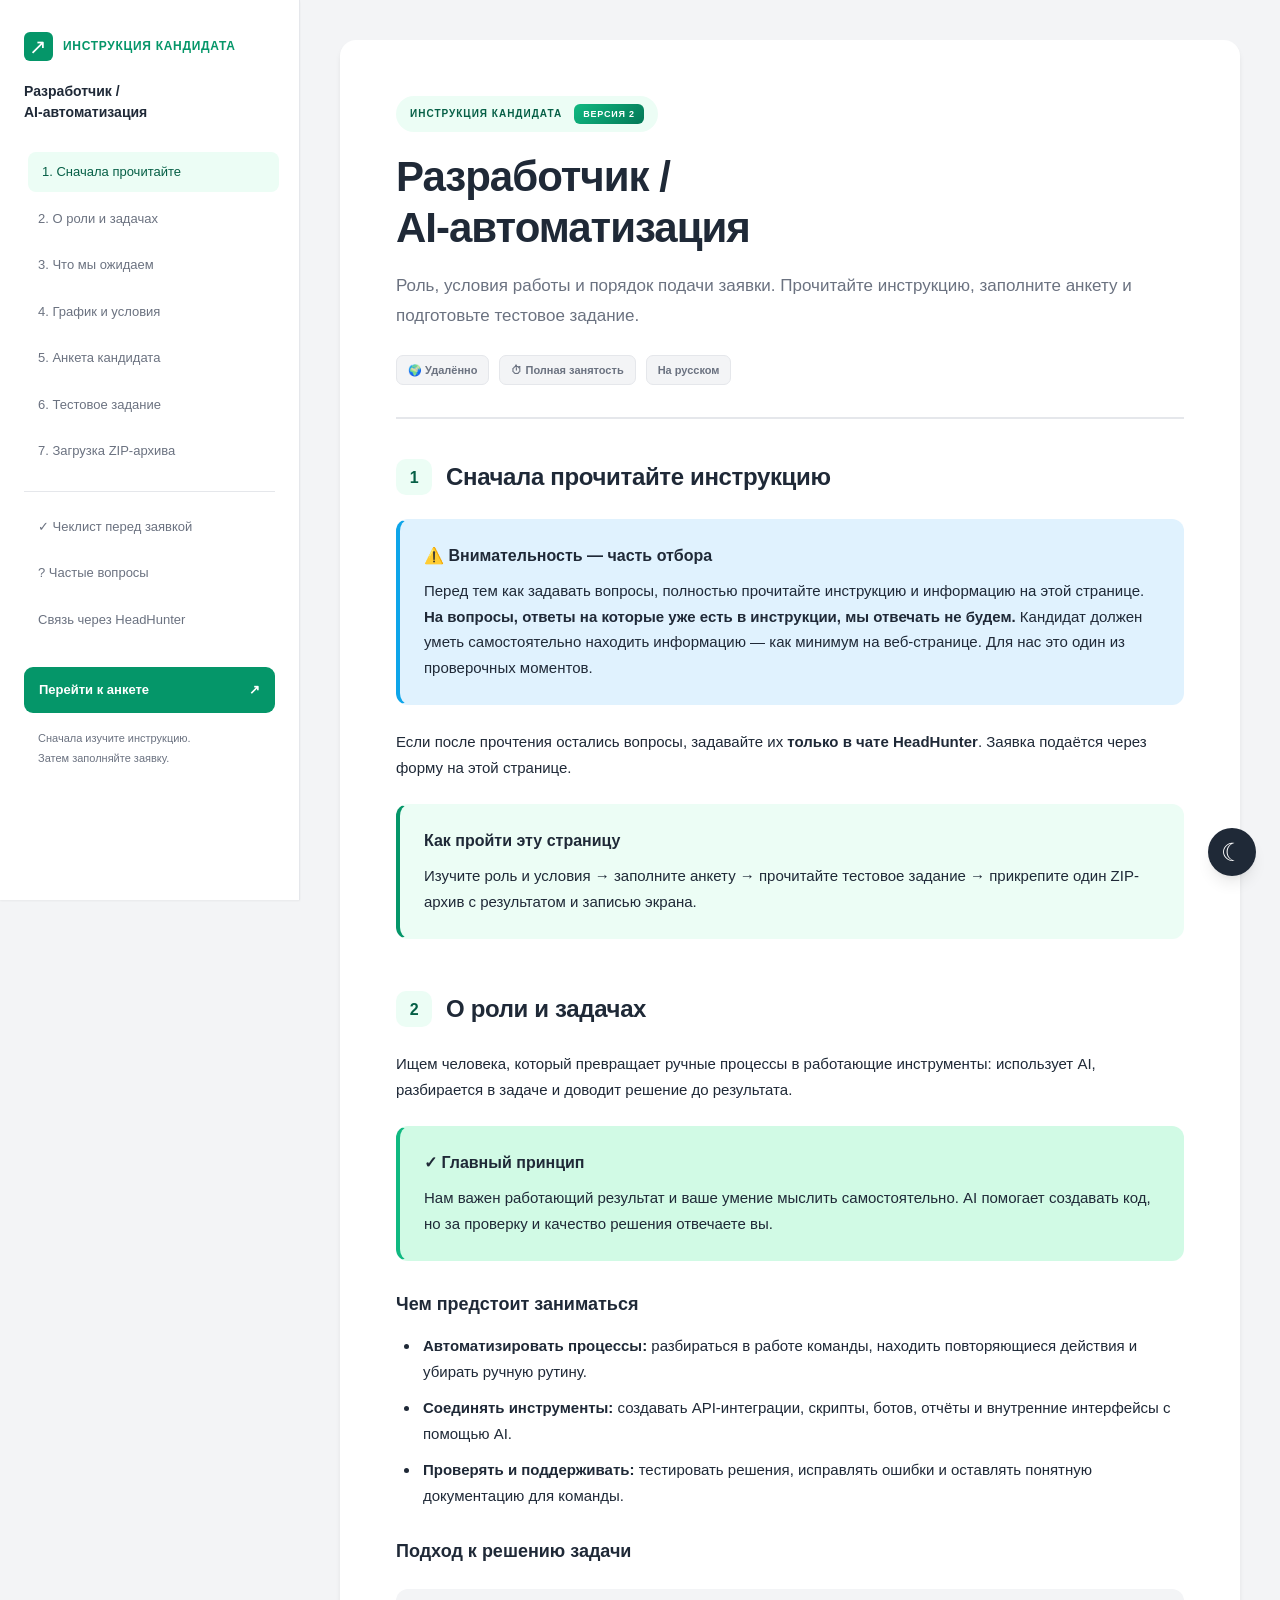
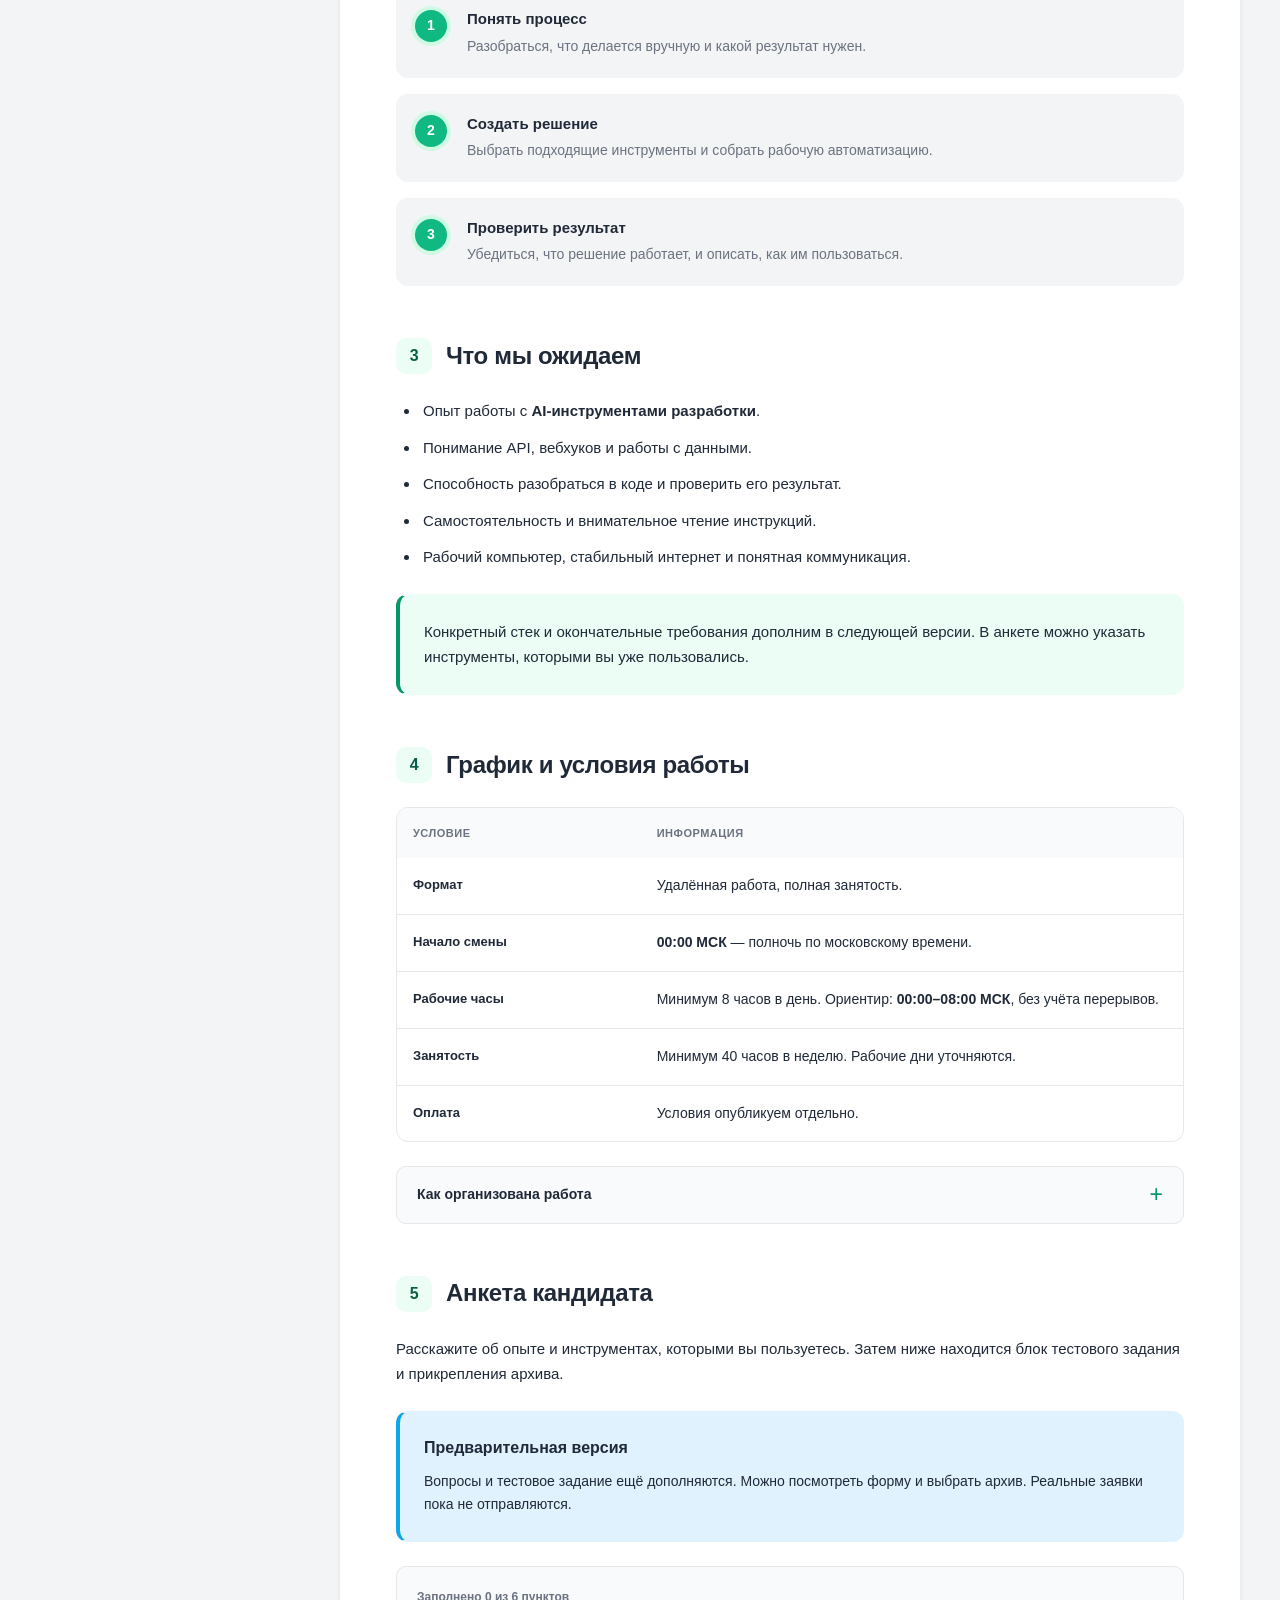
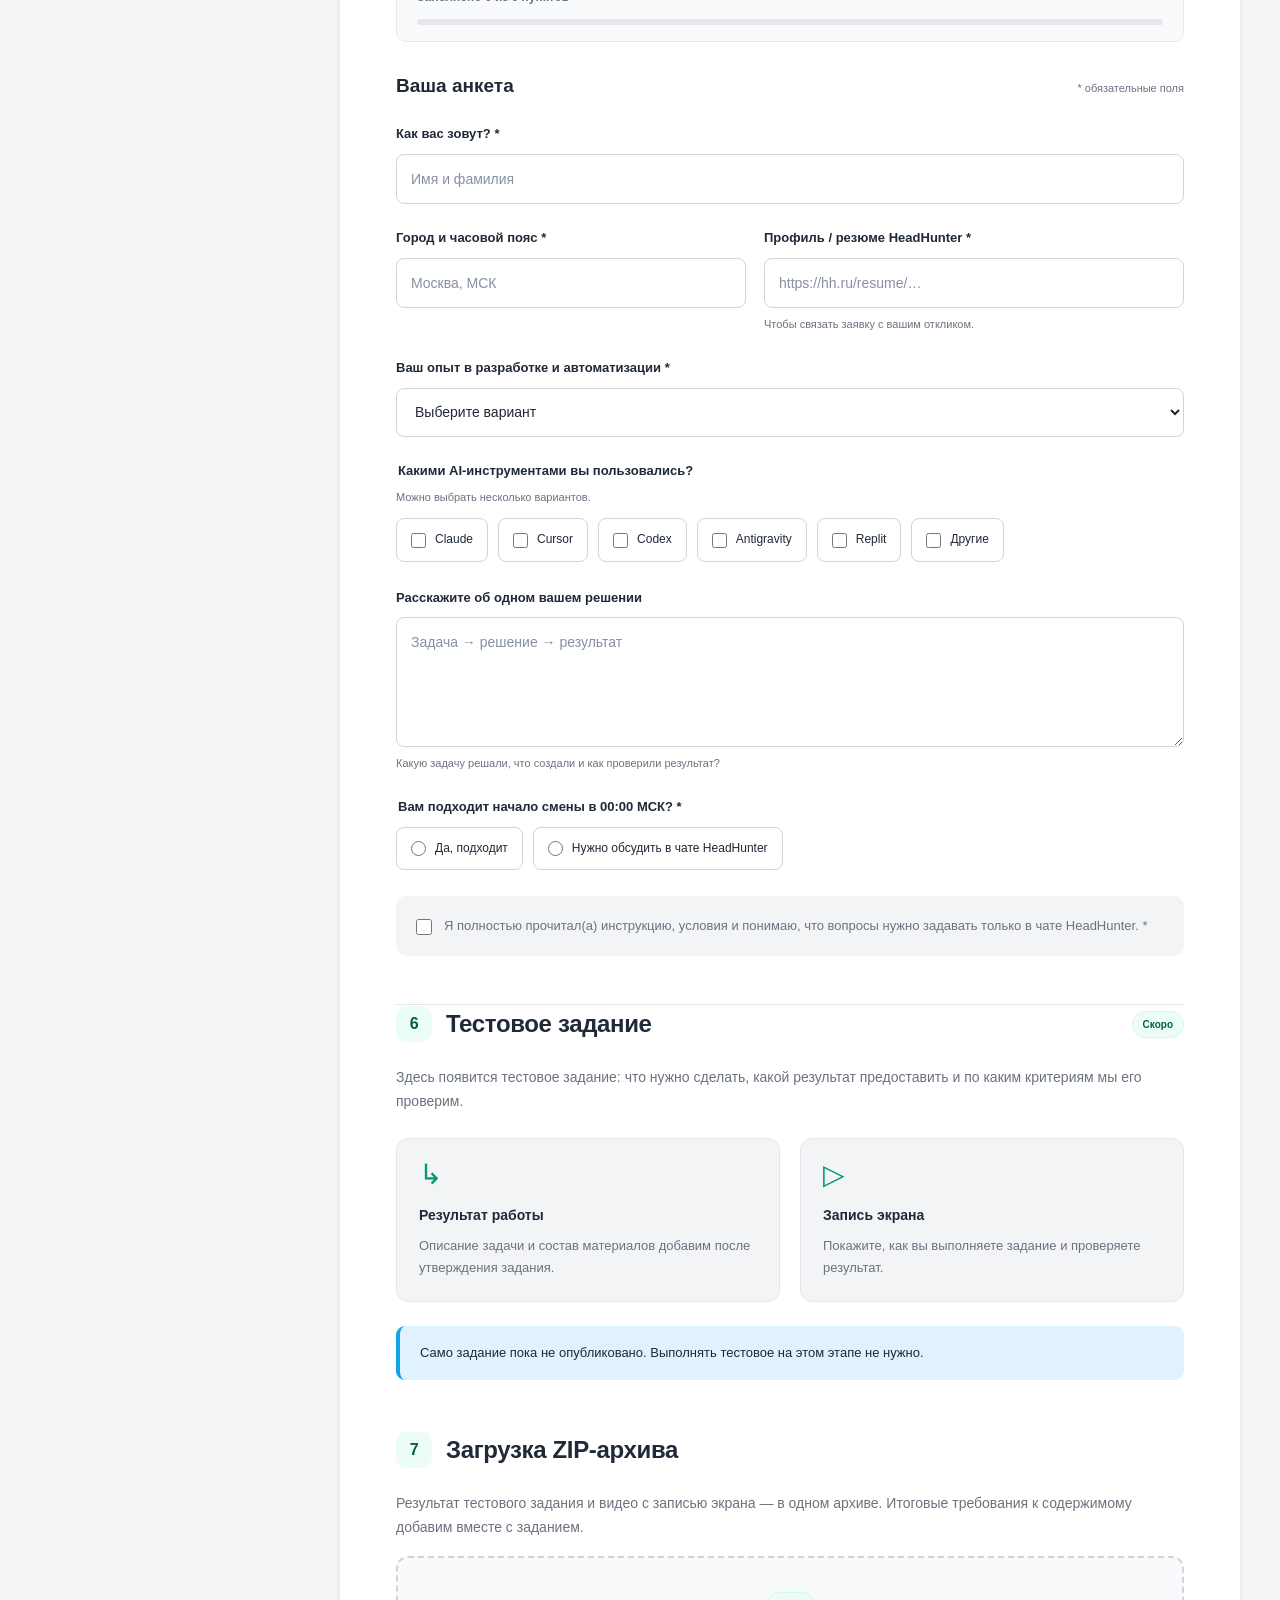
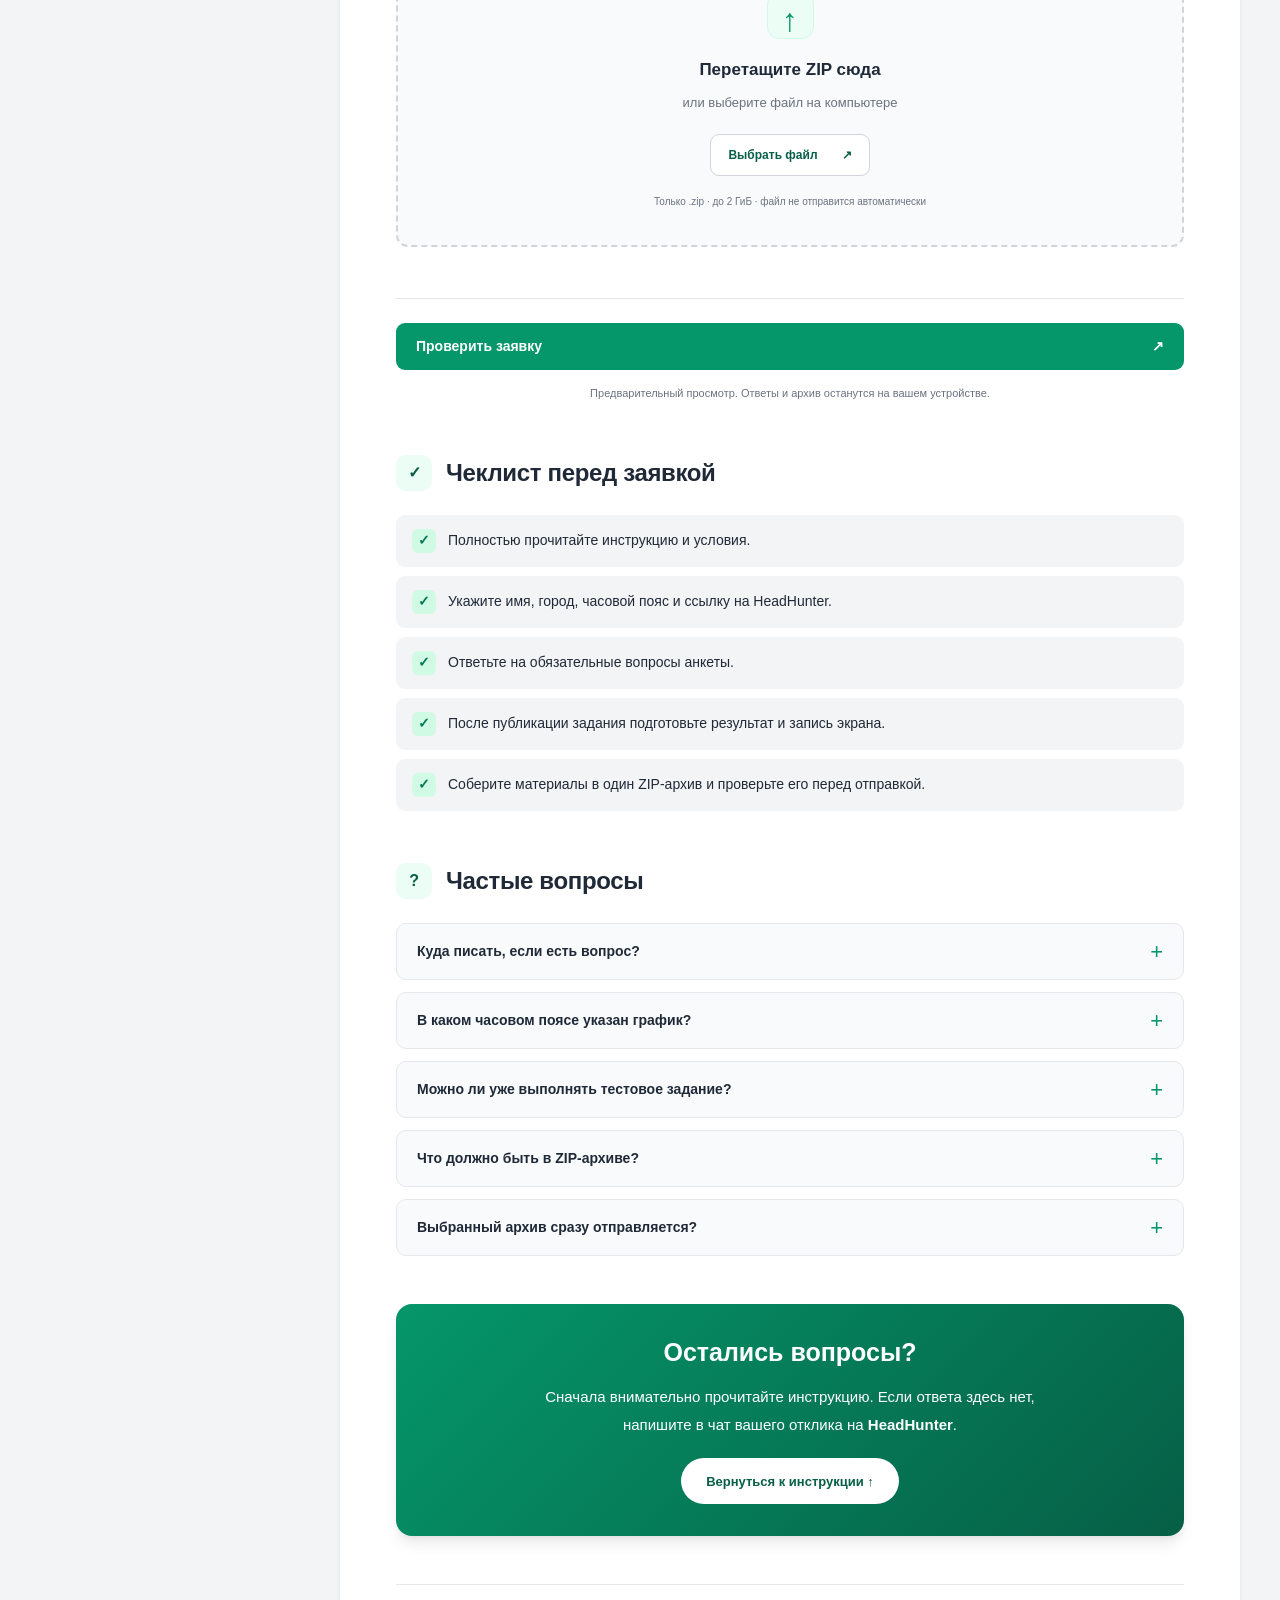
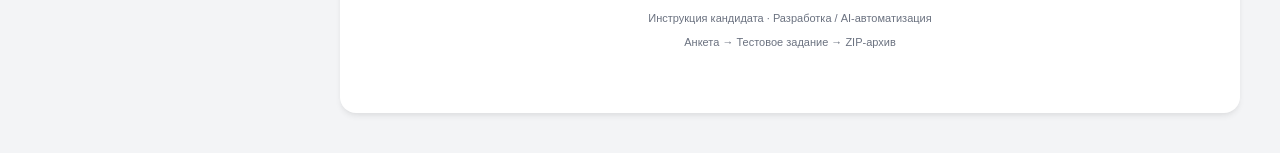
==== commit 8b7745ee: "Restyle candidate page as a numbered guide with sidebar and green callouts" ====
--- a/index.html
+++ b/index.html
@@ -1,79 +1,94 @@
 <!doctype html>
 <html lang="ru">
 <head>
-  <meta charset="UTF-8">
-  <meta name="viewport" content="width=device-width, initial-scale=1">
-  <meta name="description" content="Вакансия разработчика и специалиста по AI-автоматизации: условия работы, анкета и тестовое задание.">
-  <meta name="theme-color" content="#f7f8f4">
-  <title>Разработчик / AI-автоматизация — заявка</title>
-  <link rel="icon" href="icon.svg" type="image/svg+xml">
-  <link rel="stylesheet" href="styles.css">
-  <script src="config.js" defer></script>
-  <script src="app.js" type="module"></script>
+<meta charset="UTF-8">
+<meta name="viewport" content="width=device-width, initial-scale=1">
+<meta name="description" content="Инструкция кандидата: разработка и AI-автоматизация, условия работы, анкета и тестовое задание.">
+<meta name="theme-color" content="#f3f4f6">
+<title>Инструкция кандидата — разработчик / AI-автоматизация</title>
+<link rel="icon" href="icon.svg" type="image/svg+xml">
+<link rel="stylesheet" href="styles.css?v=guide-2">
+<script src="config.js" defer></script>
+<script src="guide.js?v=guide-2" defer></script>
+<script src="app.js" type="module"></script>
 </head>
 <body>
 <a class="skip" href="#main">Перейти к содержимому</a>
-<header class="header">
-  <a class="wordmark" href="#top" aria-label="К началу страницы"><span class="mark" aria-hidden="true">↗</span>Карьера<span class="wordmark-divider">/</span><span class="wordmark-sub">Разработка</span></a>
-  <nav aria-label="Навигация по странице"><a href="#role">О роли</a><a href="#conditions">Условия</a><a href="#assignment">Задание</a></nav>
-  <a class="header-cta" href="#application">К анкете <span aria-hidden="true">↗</span></a>
-</header>
-<main id="main">
-  <div id="top"></div>
-  <section class="read-first wrap" aria-labelledby="instruction-title">
-    <div class="notice-heading"><span class="eyebrow"><span class="status-dot" aria-hidden="true"></span> НАЧНИТЕ ЗДЕСЬ</span><span class="tiny">Внимательность — часть отбора</span></div>
-    <h2 id="instruction-title">Сначала прочитайте инструкцию.</h2>
-    <p>Перед тем как задавать вопросы, полностью прочитайте инструкцию и информацию на этой странице. <strong>На вопросы, ответы на которые уже есть в инструкции, мы отвечать не будем.</strong> Кандидат должен уметь самостоятельно находить информацию — как минимум на веб-странице. Для нас это один из проверочных моментов.</p>
-    <p class="notice-contact">Если после прочтения остались вопросы, задавайте их <strong>только в чате HeadHunter</strong>. Заявка подаётся через форму ниже.</p>
+<div class="reading-progress" id="reading-progress" aria-hidden="true"></div>
+<aside class="sidebar" aria-label="Оглавление инструкции">
+  <a class="sidebar-brand" href="#top"><span class="guide-icon" aria-hidden="true">↗</span>ИНСТРУКЦИЯ КАНДИДАТА</a>
+  <p class="sidebar-subtitle">Разработчик /<br>AI-автоматизация</p>
+  <button class="mobile-nav-toggle" id="mobile-nav-toggle" type="button" aria-controls="guide-nav" aria-expanded="false">Содержание страницы <span aria-hidden="true">☰</span></button>
+  <nav id="guide-nav" aria-label="Разделы страницы">
+    <ol class="nav-list">
+      <li><a class="nav-link active" aria-current="location" href="#instructions">1. Сначала прочитайте</a></li>
+      <li><a class="nav-link" href="#role">2. О роли и задачах</a></li>
+      <li><a class="nav-link" href="#requirements">3. Что мы ожидаем</a></li>
+      <li><a class="nav-link" href="#conditions">4. График и условия</a></li>
+      <li><a class="nav-link" href="#application">5. Анкета кандидата</a></li>
+      <li><a class="nav-link" href="#assignment">6. Тестовое задание</a></li>
+      <li><a class="nav-link" href="#upload">7. Загрузка ZIP-архива</a></li>
+    </ol>
+    <div class="nav-extras"><a class="nav-link" href="#checklist">✓ Чеклист перед заявкой</a><a class="nav-link" href="#faq">? Частые вопросы</a><a class="nav-link" href="#contact">Связь через HeadHunter</a></div>
+    <a class="sidebar-cta" href="#application">Перейти к анкете <span aria-hidden="true">↗</span></a>
+    <p class="sidebar-note">Сначала изучите инструкцию.<br>Затем заполняйте заявку.</p>
+  </nav>
+</aside>
+<main class="main-content" id="main"><article class="page">
+  <header class="document-header" id="top">
+    <div class="badge">ИНСТРУКЦИЯ КАНДИДАТА <span class="version-badge">ВЕРСИЯ 2</span></div>
+    <h1>Разработчик /<br>AI-автоматизация</h1>
+    <p class="subtitle">Роль, условия работы и порядок подачи заявки. Прочитайте инструкцию, заполните анкету и подготовьте тестовое задание.</p>
+    <div class="header-tags"><span>🌍 Удалённо</span><span>⏱ Полная занятость</span><span>На русском</span></div>
+  </header>
+
+  <section class="guide-section" id="instructions" aria-labelledby="instruction-title">
+    <h2 id="instruction-title"><span class="num">1</span>Сначала прочитайте инструкцию</h2>
+    <div class="box box-warn read-first">
+      <p class="box-title">⚠️ Внимательность — часть отбора</p>
+      <p>Перед тем как задавать вопросы, полностью прочитайте инструкцию и информацию на этой странице. <strong>На вопросы, ответы на которые уже есть в инструкции, мы отвечать не будем.</strong> Кандидат должен уметь самостоятельно находить информацию — как минимум на веб-странице. Для нас это один из проверочных моментов.</p>
+    </div>
+    <p>Если после прочтения остались вопросы, задавайте их <strong>только в чате HeadHunter</strong>. Заявка подаётся через форму на этой странице.</p>
+    <div class="box box-info"><p class="box-title">Как пройти эту страницу</p><p>Изучите роль и условия → заполните анкету → прочитайте тестовое задание → прикрепите один ZIP-архив с результатом и записью экрана.</p></div>
   </section>
 
-  <section class="hero wrap" aria-labelledby="hero-title">
-    <div class="hero-copy">
-      <div class="eyebrow"><span class="status-dot" aria-hidden="true"></span> РАЗРАБОТЧИК / AI-АВТОМАТИЗАЦИЯ</div>
-      <h1 id="hero-title">Меньше рутины.<br>Больше <span class="highlight">решений.</span></h1>
-      <p class="hero-description">Превращайте ручные процессы в работающие инструменты. Ищем человека, который использует AI, разбирается в задаче и доводит решение до результата.</p>
-      <a class="button primary" href="#application">Перейти к анкете <span aria-hidden="true">↗</span></a>
-      <div class="hero-tags"><span>Удалённо</span><span>Полная занятость</span><span>На русском</span></div>
-    </div>
-    <div class="process-art" aria-label="Рабочий процесс: понять задачу, создать решение, проверить результат">
-      <div class="art-top"><span>ОТ ЗАДАЧИ К РЕЗУЛЬТАТУ</span><span aria-hidden="true">⌘</span></div>
-      <div class="art-grid" aria-hidden="true"></div>
-      <div class="process-node node-one"><span class="node-index">01</span><div><small>ПОНЯТЬ</small><strong>Ручной процесс</strong></div><span class="node-symbol" aria-hidden="true">↳</span></div>
-      <div class="connection" aria-hidden="true"><span></span><b>↓</b></div>
-      <div class="process-node node-two"><span class="node-index">02</span><div><small>СОЗДАТЬ</small><strong>Рабочее решение</strong></div><span class="node-symbol" aria-hidden="true">{ }</span></div>
-      <div class="connection" aria-hidden="true"><span></span><b>↓</b></div>
-      <div class="process-node node-three"><span class="node-index">03</span><div><small>ПРОВЕРИТЬ</small><strong>Измеримый результат</strong></div><span class="node-symbol" aria-hidden="true">✓</span></div>
-      <div class="art-bottom"><span class="status-dot" aria-hidden="true"></span> AI помогает. За результат отвечаете вы.</div>
-    </div>
+  <section class="guide-section" id="role" aria-labelledby="role-title">
+    <h2 id="role-title"><span class="num">2</span>О роли и задачах</h2>
+    <p>Ищем человека, который превращает ручные процессы в работающие инструменты: использует AI, разбирается в задаче и доводит решение до результата.</p>
+    <div class="box box-success"><p class="box-title">✓ Главный принцип</p><p>Нам важен работающий результат и ваше умение мыслить самостоятельно. AI помогает создавать код, но за проверку и качество решения отвечаете вы.</p></div>
+    <h3>Чем предстоит заниматься</h3>
+    <ul class="content-list"><li><strong>Автоматизировать процессы:</strong> разбираться в работе команды, находить повторяющиеся действия и убирать ручную рутину.</li><li><strong>Соединять инструменты:</strong> создавать API-интеграции, скрипты, ботов, отчёты и внутренние интерфейсы с помощью AI.</li><li><strong>Проверять и поддерживать:</strong> тестировать решения, исправлять ошибки и оставлять понятную документацию для команды.</li></ul>
+    <h3>Подход к решению задачи</h3>
+    <div class="workflow"><div class="step"><span class="step-num">1</span><div><strong>Понять процесс</strong><p>Разобраться, что делается вручную и какой результат нужен.</p></div></div><div class="step"><span class="step-num">2</span><div><strong>Создать решение</strong><p>Выбрать подходящие инструменты и собрать рабочую автоматизацию.</p></div></div><div class="step"><span class="step-num">3</span><div><strong>Проверить результат</strong><p>Убедиться, что решение работает, и описать, как им пользоваться.</p></div></div></div>
   </section>
 
-  <div class="facts wrap" aria-label="Основные условия"><div><span class="eyebrow">ФОРМАТ</span><strong>Удалённо<span aria-hidden="true">↗</span></strong></div><div><span class="eyebrow">НАЧАЛО СМЕНЫ</span><strong>00:00 <small>МСК</small></strong></div><div><span class="eyebrow">ЗАНЯТОСТЬ</span><strong>40+ <small>часов в неделю</small></strong></div></div>
-
-  <section class="section wrap role-section" id="role" aria-labelledby="role-title">
-    <div class="section-aside"><span class="section-number">01 / О РОЛИ</span><h2 id="role-title">Понимать.<br>Создавать.<br>Доводить.</h2><p>Нам важен работающий результат и ваше умение мыслить самостоятельно.</p></div>
-    <div class="role-content"><p class="lead">Вы замечаете повторяющуюся задачу и думаете: «Это можно автоматизировать». Затем действительно делаете это.</p>
-      <div class="task-row"><span aria-hidden="true">↗</span><div><h3>Автоматизировать процессы</h3><p>Разбираться в работе команды, находить повторяющиеся действия и убирать ручную рутину.</p></div></div>
-      <div class="task-row"><span aria-hidden="true">{ }</span><div><h3>Соединять инструменты</h3><p>Создавать API-интеграции, скрипты, ботов, отчёты и внутренние интерфейсы с помощью AI.</p></div></div>
-      <div class="task-row"><span aria-hidden="true">✓</span><div><h3>Проверять и поддерживать</h3><p>Тестировать решения, исправлять ошибки и оставлять понятную документацию для команды.</p></div></div>
-      <div class="requirements"><h3>Что поможет в работе</h3><ul><li>Опыт с AI-инструментами разработки.</li><li>Понимание API, вебхуков и работы с данными.</li><li>Способность разобраться в коде и проверить его результат.</li><li>Самостоятельность, внимательность и стабильная связь.</li></ul><p class="muted">Конкретный стек и окончательные требования дополним в следующей версии.</p></div>
-    </div>
+  <section class="guide-section" id="requirements" aria-labelledby="requirements-title">
+    <h2 id="requirements-title"><span class="num">3</span>Что мы ожидаем</h2>
+    <ul class="content-list"><li>Опыт работы с <strong>AI-инструментами разработки</strong>.</li><li>Понимание API, вебхуков и работы с данными.</li><li>Способность разобраться в коде и проверить его результат.</li><li>Самостоятельность и внимательное чтение инструкций.</li><li>Рабочий компьютер, стабильный интернет и понятная коммуникация.</li></ul>
+    <div class="box box-info"><p>Конкретный стек и окончательные требования дополним в следующей версии. В анкете можно указать инструменты, которыми вы уже пользовались.</p></div>
   </section>
 
-  <section class="conditions-band" id="conditions" aria-labelledby="conditions-title"><div class="wrap conditions-grid"><div><span class="section-number">02 / УСЛОВИЯ</span><h2 id="conditions-title">Один ритм.<br>Общий результат.</h2><p class="conditions-intro">Удалённая работа требует самостоятельности и понятной коммуникации.</p></div><div class="conditions-content"><div class="schedule"><span class="eyebrow">РАБОЧЕЕ ВРЕМЯ ПО МОСКВЕ</span><div class="schedule-hours">00:00<span aria-hidden="true">—</span>08:00<small>МСК</small></div><p>Начало смены — в полночь по Москве. Минимум 8 рабочих часов в день и 40 часов в неделю. Интервал указан без учёта перерывов; рабочие дни уточняются.</p></div><div class="work-rules"><details><summary>Как организована работа <span aria-hidden="true">+</span></summary><div class="details-body"><p>В рабочем процессе используются Slack для задач и связи и Time Doctor для учёта времени. В референсных условиях: ответ в Slack в течение двух минут во время смены; перед перерывом — уведомление и пауза таймера.</p><p>Окончательную редакцию рабочих правил и условия оплаты опубликуем отдельно. Вопросы кандидатов до найма — только в чате HeadHunter.</p></div></details></div></div></div></section>
+  <section class="guide-section" id="conditions" aria-labelledby="conditions-title">
+    <h2 id="conditions-title"><span class="num">4</span>График и условия работы</h2>
+    <div class="table-wrap"><table><caption class="visually-hidden">Рабочий график по московскому времени</caption><thead><tr><th scope="col">Условие</th><th scope="col">Информация</th></tr></thead><tbody><tr><th scope="row">Формат</th><td>Удалённая работа, полная занятость.</td></tr><tr><th scope="row">Начало смены</th><td><strong>00:00 МСК</strong> — полночь по московскому времени.</td></tr><tr><th scope="row">Рабочие часы</th><td>Минимум 8 часов в день. Ориентир: <strong>00:00–08:00 МСК</strong>, без учёта перерывов.</td></tr><tr><th scope="row">Занятость</th><td>Минимум 40 часов в неделю. Рабочие дни уточняются.</td></tr><tr><th scope="row">Оплата</th><td>Условия опубликуем отдельно.</td></tr></tbody></table></div>
+    <details class="work-rules"><summary>Как организована работа <span aria-hidden="true">+</span></summary><div class="details-body"><p>В рабочем процессе используются Slack для задач и связи и Time Doctor для учёта времени. В референсных условиях: ответ в Slack в течение двух минут во время смены; перед перерывом — уведомление и пауза таймера.</p><p>Окончательную редакцию рабочих правил опубликуем отдельно. До найма вопросы кандидатов — только в чате HeadHunter.</p></div></details>
+  </section>
 
-  <section class="section wrap application-section" id="application" aria-labelledby="application-title">
-    <aside class="section-aside application-aside"><span class="section-number">03 / ЗНАКОМСТВО</span><h2 id="application-title">Расскажите<br>о себе.</h2><p>Сначала анкета, затем тестовое задание и один ZIP-архив с результатом и записью экрана.</p><ol class="application-steps"><li><span>01</span>Заполните анкету</li><li><span>02</span>Изучите задание</li><li><span>03</span>Прикрепите ZIP</li></ol><div class="progress-summary"><span id="progress-text">Заполнено 0 из 6 пунктов</span><progress id="form-progress" value="0" max="6" aria-label="Заполнение анкеты"></progress></div></aside>
-    <div class="application-content"><div class="preview-notice" role="note"><span class="preview-label">ПРЕДВАРИТЕЛЬНАЯ ВЕРСИЯ</span><p id="preview-copy">Вопросы и тестовое задание ещё дополняются. Можно посмотреть форму и выбрать архив. Реальные заявки пока не отправляются.</p></div>
-    <form id="candidate-form">
+  <section class="guide-section application-section" id="application" aria-labelledby="application-title">
+    <h2 id="application-title"><span class="num">5</span>Анкета кандидата</h2>
+    <p>Расскажите об опыте и инструментах, которыми вы пользуетесь. Затем ниже находится блок тестового задания и прикрепления архива.</p>
+    <div class="preview-notice box box-warn" role="note"><p class="preview-label box-title">Предварительная версия</p><p id="preview-copy">Вопросы и тестовое задание ещё дополняются. Можно посмотреть форму и выбрать архив. Реальные заявки пока не отправляются.</p></div>
+    <div class="progress-summary"><span id="progress-text">Заполнено 0 из 6 пунктов</span><progress id="form-progress" value="0" max="6" aria-label="Заполнение анкеты"></progress></div>
+<form id="candidate-form">
       <div class="form-section-heading"><h3>Ваша анкета</h3><span>* обязательные поля</span></div>
       <div class="field"><label for="candidate-name">Как вас зовут? <span aria-hidden="true">*</span></label><input id="candidate-name" name="candidateName" type="text" autocomplete="name" maxlength="150" required placeholder="Имя и фамилия"></div>
       <div class="field-grid"><div class="field"><label for="candidate-city">Город и часовой пояс <span aria-hidden="true">*</span></label><input id="candidate-city" name="city" type="text" maxlength="150" required placeholder="Москва, МСК"></div><div class="field"><label for="candidate-hh">Профиль / резюме HeadHunter <span aria-hidden="true">*</span></label><input id="candidate-hh" name="headhunterUrl" type="url" inputmode="url" maxlength="500" required placeholder="https://hh.ru/resume/…"><span class="field-hint">Чтобы связать заявку с вашим откликом.</span></div></div>
       <div id="questions"></div>
       <label class="check-row instructions-check"><input type="checkbox" name="readInstructions" id="read-instructions" required><span>Я полностью прочитал(а) инструкцию, условия и понимаю, что вопросы нужно задавать только в чате HeadHunter. <span aria-hidden="true">*</span></span></label>
 
-      <section class="assignment" id="assignment" aria-labelledby="assignment-title"><div class="subsection-label"><span>04 / ПРАКТИКА</span><span class="pill">Скоро</span></div><h3 id="assignment-title">Покажите, как вы решаете задачи.</h3><p id="assignment-description">Здесь появится тестовое задание: что нужно сделать, какой результат предоставить и по каким критериям мы его проверим.</p><div class="assignment-grid"><div><span aria-hidden="true">↳</span><h4>Результат работы</h4><p>Описание задачи и состав материалов добавим после утверждения задания.</p></div><div><span aria-hidden="true">▷</span><h4>Запись экрана</h4><p>Покажите, как вы выполняете задание и проверяете результат.</p></div></div><div class="assignment-note">Само задание пока не опубликовано. Выполнять тестовое на этом этапе не нужно.</div></section>
+      <section class="assignment guide-section" id="assignment" aria-labelledby="assignment-title"><h2 id="assignment-title"><span class="num">6</span>Тестовое задание <span class="pill">Скоро</span></h2><p id="assignment-description">Здесь появится тестовое задание: что нужно сделать, какой результат предоставить и по каким критериям мы его проверим.</p><div class="assignment-grid"><div><span aria-hidden="true">↳</span><h4>Результат работы</h4><p>Описание задачи и состав материалов добавим после утверждения задания.</p></div><div><span aria-hidden="true">▷</span><h4>Запись экрана</h4><p>Покажите, как вы выполняете задание и проверяете результат.</p></div></div><div class="assignment-note">Само задание пока не опубликовано. Выполнять тестовое на этом этапе не нужно.</div></section>
 
-      <section class="upload-section" aria-labelledby="upload-title"><div class="form-section-heading"><h3 id="upload-title">Прикрепите ZIP-архив</h3><span>Один файл</span></div><p class="muted upload-intro">Результат тестового задания и видео с записью экрана — в одном архиве. Итоговые требования к содержимому добавим вместе с заданием.</p>
+      <section class="upload-section guide-section" id="upload" aria-labelledby="upload-title"><h2 id="upload-title"><span class="num">7</span>Загрузка ZIP-архива</h2><p class="muted upload-intro">Результат тестового задания и видео с записью экрана — в одном архиве. Итоговые требования к содержимому добавим вместе с заданием.</p>
       <div class="dropzone" id="dropzone"><div class="upload-icon" aria-hidden="true">↑</div><strong>Перетащите ZIP сюда</strong><p>или выберите файл на компьютере</p><label class="button secondary file-picker" for="zip-file">Выбрать файл <span aria-hidden="true">↗</span><input id="zip-file" type="file" accept=".zip,application/zip,application/x-zip-compressed" aria-label="Выбрать ZIP-архив"></label><small>Только .zip · до 2 ГиБ · файл не отправится автоматически</small></div>
       <div class="selected-file" id="selected-file" hidden><span class="file-icon" aria-hidden="true">ZIP</span><div class="file-details"><strong id="file-name"></strong><span id="file-size"></span></div><button id="remove-file" type="button" class="icon-button" aria-label="Удалить выбранный архив">×</button></div>
       <p id="file-status" class="file-status" role="status" aria-live="polite"></p><p id="file-error" class="field-error" role="alert" hidden></p>
@@ -81,11 +96,24 @@
       <div id="consent-container" hidden></div>
       <div class="submit-area"><button type="submit" class="button primary" id="submit-button">Проверить заявку <span aria-hidden="true">↗</span></button><p id="submit-hint">Предварительный просмотр. Ответы и архив останутся на вашем устройстве.</p></div>
       <div class="upload-progress" id="upload-progress" hidden><label for="transfer-progress" id="transfer-label">Загрузка…</label><progress id="transfer-progress" value="0" max="100"></progress></div><p class="field-error" id="submit-error" role="alert" hidden></p>
-    </form></div>
+    </form>
   </section>
-  <section class="closing wrap"><span class="eyebrow">ОСТАЛИСЬ ВОПРОСЫ?</span><h2>Сначала инструкция.<br>Затем чат HeadHunter.</h2><p>Если ответа на этой странице нет, напишите в чат вашего отклика на HeadHunter.</p><a href="#top">Вернуться к инструкции <span aria-hidden="true">↑</span></a></section>
-</main>
-<footer class="footer wrap"><span>Разработка / AI-автоматизация</span><span>Анкета → Тестовое → ZIP</span><a href="#top">Наверх ↑</a></footer>
+  <section class="guide-section" id="checklist" aria-labelledby="checklist-title">
+    <h2 id="checklist-title"><span class="section-symbol" aria-hidden="true">✓</span>Чеклист перед заявкой</h2>
+    <ul class="checklist"><li><span class="check-icon" aria-hidden="true">✓</span><span>Полностью прочитайте инструкцию и условия.</span></li><li><span class="check-icon" aria-hidden="true">✓</span><span>Укажите имя, город, часовой пояс и ссылку на HeadHunter.</span></li><li><span class="check-icon" aria-hidden="true">✓</span><span>Ответьте на обязательные вопросы анкеты.</span></li><li><span class="check-icon" aria-hidden="true">✓</span><span>После публикации задания подготовьте результат и запись экрана.</span></li><li><span class="check-icon" aria-hidden="true">✓</span><span>Соберите материалы в один ZIP-архив и проверьте его перед отправкой.</span></li></ul>
+  </section>
+  <section class="guide-section" id="faq" aria-labelledby="faq-title">
+    <h2 id="faq-title"><span class="section-symbol" aria-hidden="true">?</span>Частые вопросы</h2>
+    <details class="faq-item"><summary>Куда писать, если есть вопрос?</summary><p>Только в чат вашего отклика на HeadHunter. Сначала прочитайте инструкцию: на вопросы, ответы на которые уже есть на странице, мы отвечать не будем.</p></details>
+    <details class="faq-item"><summary>В каком часовом поясе указан график?</summary><p>В московском времени — МСК, UTC+3. Начало смены в 00:00, ориентир для восьми рабочих часов — до 08:00 без учёта перерывов.</p></details>
+    <details class="faq-item"><summary>Можно ли уже выполнять тестовое задание?</summary><p>Пока нет: задание ещё не опубликовано. Сейчас можно посмотреть структуру анкеты и область прикрепления ZIP.</p></details>
+    <details class="faq-item"><summary>Что должно быть в ZIP-архиве?</summary><p>Результат тестового задания и видео с записью экрана во время его выполнения. Окончательный состав материалов добавим вместе с заданием.</p></details>
+    <details class="faq-item"><summary>Выбранный архив сразу отправляется?</summary><p>Нет. Выбор файла сам по себе не отправляет его. В текущей предварительной версии анкета и архив вообще не отправляются на сервер.</p></details>
+  </section>
+  <section class="contact-box" id="contact" aria-labelledby="contact-title"><h2 id="contact-title">Остались вопросы?</h2><p>Сначала внимательно прочитайте инструкцию. Если ответа здесь нет, напишите в чат вашего отклика на <strong>HeadHunter</strong>.</p><a class="button contact-button" href="#instructions">Вернуться к инструкции ↑</a></section>
+  <footer class="footer"><p>Инструкция кандидата · Разработка / AI-автоматизация</p><p>Анкета → Тестовое задание → ZIP-архив</p></footer>
+</article></main>
+<button class="dark-toggle" id="theme-toggle" type="button" aria-label="Включить тёмную тему" aria-pressed="false"><span id="theme-icon" aria-hidden="true">☾</span></button>
 <dialog id="review-dialog" aria-labelledby="review-title"><div class="dialog-heading"><span class="eyebrow">ПРОВЕРКА ЗАЯВКИ</span><button class="icon-button" type="button" id="close-dialog" aria-label="Закрыть предварительный просмотр">×</button></div><h2 id="review-title">Всё на своих местах.</h2><p id="review-description">Это предварительный просмотр. Заявка не отправлена, архив не загружен на сервер.</p><dl id="review-summary"></dl><button type="button" class="button primary" id="return-to-form">Вернуться к анкете <span aria-hidden="true">↗</span></button></dialog>
 <noscript><p class="noscript">Для работы анкеты и выбора файла включите JavaScript. Условия и инструкция доступны без него.</p></noscript>
 </body>
--- a/styles.css
+++ b/styles.css
@@ -1,6 +1,20 @@
-:root{--paper:#f7f8f4;--white:#fff;--ink:#202c25;--muted:#69716b;--line:#dce1d8;--lime:#d8f36a;--dark:#24382e;--error:#a73030;--radius:12px;--mono:ui-monospace,SFMono-Regular,Consolas,monospace}
-*{box-sizing:border-box}html{scroll-behavior:smooth;scroll-padding-top:94px}body{margin:0;color:var(--ink);background:var(--paper);font-family:Inter,-apple-system,BlinkMacSystemFont,"Segoe UI",Arial,sans-serif;font-size:16px;line-height:1.6;-webkit-font-smoothing:antialiased}button,input,select,textarea{font:inherit}button,a,input,select,textarea,summary{-webkit-tap-highlight-color:transparent}a{color:inherit;text-decoration:none}button{cursor:pointer}button:disabled{cursor:wait;opacity:.65}a,button,input,textarea,select,summary{outline-offset:5px}:focus-visible{outline:2px solid #52732b}::selection{color:var(--ink);background:var(--lime)}[hidden]{display:none!important}.wrap{width:min(1180px,calc(100% - 96px));margin-inline:auto}.header{height:88px;padding:0 48px;display:flex;align-items:center;gap:40px;border-bottom:1px solid var(--line);background:rgba(247,248,244,.97);position:sticky;top:0;z-index:20}.wordmark{display:flex;align-items:center;gap:12px;font-size:16px;font-weight:720;letter-spacing:-.4px}.mark{width:31px;height:31px;display:grid;place-items:center;font-size:26px;background:var(--lime);border-radius:7px;font-weight:450}.wordmark-divider{color:#adb4a9;font-weight:400}.wordmark-sub{font-weight:450;color:var(--muted)}.header nav{margin-left:auto;display:flex;gap:30px;font-size:13px}.header nav a:hover{color:#507036}.header-cta{display:flex;gap:30px;font-size:13px;font-weight:650;border:1px solid #bfc8b8;padding:10px 17px;border-radius:7px}.header-cta:hover{background:var(--lime);border-color:var(--lime)}.eyebrow,.section-number,.subsection-label,.preview-label{font-family:var(--mono);font-size:11px;font-weight:550;letter-spacing:1.1px;line-height:1.6}.eyebrow{display:flex;gap:9px;align-items:center}.status-dot{width:6px;height:6px;flex:0 0 6px;border-radius:50%;background:#6f8b36;display:inline-block}.read-first{margin-top:32px;border:1px solid #d8dfcc;border-radius:10px;padding:23px 28px;background:#edf1e5}.notice-heading{display:flex;justify-content:space-between;align-items:center;gap:16px}.tiny{font-size:11px;color:var(--muted)}.read-first h2{font-size:20px;line-height:1.3;margin:13px 0 8px;letter-spacing:-.6px}.read-first p{font-size:13px;line-height:1.75;max-width:1070px;margin:0}.read-first .notice-contact{color:#5d6857;margin-top:9px}.read-first strong{font-weight:650}.hero{padding-top:77px;padding-bottom:76px;display:grid;grid-template-columns:1.25fr 1fr;align-items:center;gap:70px}.hero h1{font-size:clamp(48px,5.1vw,70px);line-height:1.09;font-weight:680;letter-spacing:-3.7px;margin:25px 0}.highlight{position:relative;isolation:isolate;white-space:nowrap}.highlight:after{position:absolute;content:"";background:var(--lime);height:21%;bottom:8%;left:-3px;right:-5px;z-index:-1;transform:rotate(-1.3deg)}.hero-description{font-size:16px;line-height:1.8;color:var(--muted);max-width:470px;margin:0 0 29px}.button{display:inline-flex;justify-content:center;align-items:center;gap:30px;border:0;border-radius:7px;padding:15px 22px;font-size:14px;font-weight:600;line-height:1.4;min-height:50px;transition:background .15s,transform .15s}.button:hover{transform:translateY(-1px)}.primary{background:var(--ink);color:#fff}.primary:hover{background:#3c503f}.primary span{font-size:20px;line-height:1}.secondary{background:white;color:var(--ink);border:1px solid #cdd5c6}.secondary:hover{background:#f4f7ed}.hero-tags{display:flex;flex-wrap:wrap;gap:0;margin-top:24px;font-size:11px;color:var(--muted)}.hero-tags span+span:before{content:"·";margin:0 11px;color:#959f8d}.process-art{background:#edf0e8;border:1px solid #dbe1d3;min-height:374px;border-radius:16px;position:relative;padding:22px 28px 0;overflow:hidden}.art-top{display:flex;justify-content:space-between;align-items:center;font:10px var(--mono);letter-spacing:1px;color:#7b8476;position:relative}.art-top>span:last-child{font-size:19px}.art-grid{position:absolute;inset:45px 0 0;background-image:radial-gradient(#cbd4c2 .8px,transparent .8px);background-size:15px 15px;opacity:.6}.process-node{position:relative;display:flex;gap:15px;align-items:center;border:1px solid #d5ddcf;padding:17px 19px;border-radius:9px;background:#fafcf7;box-shadow:0 5px 12px #3c4c2910;min-height:73px;max-width:320px;margin-inline:auto}.node-one{margin-top:21px;transform:translateX(-18px)}.node-index{font:11px var(--mono);color:#87957d;border:1px solid #dce4d5;border-radius:6px;display:grid;place-items:center;width:30px;height:30px}.process-node small{display:block;font:8px var(--mono);letter-spacing:1px;color:#7e8977}.process-node strong{font-size:13px;display:block;margin-top:4px;letter-spacing:-.2px}.node-symbol{margin-left:auto;font-size:23px;color:#718463;font-family:var(--mono)}.node-two{background:#fff;transform:translateX(18px)}.node-three{background:var(--lime);border-color:#c5e158;transform:translateX(-3px)}.node-three .node-index{border-color:#acc646;color:#4f6423}.node-three small,.node-three .node-symbol{color:#627731}.connection{height:23px;position:relative;text-align:center;color:#a7b59c;font-size:14px;line-height:23px}.connection b{font-weight:400}.art-bottom{position:relative;margin:22px -28px 0;padding:14px 20px;display:flex;align-items:center;justify-content:center;gap:8px;background:#e6ebdf;font-size:10px;color:#647059;border-top:1px solid #d9e1d0}.facts{display:grid;grid-template-columns:1fr 1fr 1.15fr;border-block:1px solid var(--line);padding-block:27px}.facts>div{padding-inline:32px;border-left:1px solid var(--line)}.facts>div:first-child{border:0;padding-left:0}.facts .eyebrow{color:var(--muted);font-size:10px;letter-spacing:1px}.facts strong{display:flex;align-items:baseline;gap:9px;font-size:27px;font-weight:550;line-height:1.3;letter-spacing:-.8px;margin-top:7px}.facts strong>span{margin-left:auto;margin-right:15px;font-size:22px;color:#7a8d67}.facts small{font-size:13px;letter-spacing:0;font-weight:400;color:var(--muted)}.section{display:grid;grid-template-columns:1fr 1.7fr;gap:104px;padding-block:100px;border-bottom:1px solid var(--line)}.section-number{color:#73806b;font-size:10px}.section-aside h2,.conditions-grid h2{font-size:40px;line-height:1.15;font-weight:580;letter-spacing:-1.8px;margin:18px 0 20px}.section-aside>p{font-size:14px;line-height:1.8;color:var(--muted);max-width:290px}.lead{font-size:22px;line-height:1.5;margin:0 0 27px;letter-spacing:-.5px;max-width:600px}.task-row{display:flex;align-items:flex-start;gap:24px;border-top:1px solid var(--line);padding:24px 0}.task-row>span{width:28px;flex:0 0 28px;font:21px var(--mono);color:#78905c;line-height:1.4}.task-row h3,.requirements h3{font-size:16px;font-weight:650;margin:0 0 7px;letter-spacing:-.2px}.task-row p{font-size:14px;line-height:1.8;color:var(--muted);margin:0}.requirements{margin-top:14px;padding:24px 27px;border:1px solid var(--line);border-radius:10px;background:#f0f3eb}.requirements ul{padding:0;list-style:none;margin:15px 0}.requirements li{font-size:13px;color:#596653;padding:5px 0 5px 20px;position:relative}.requirements li:before{content:"↗";position:absolute;left:0;color:#79905d}.muted{color:var(--muted);font-size:12px;line-height:1.7}.requirements .muted{margin:14px 0 0;font-size:11px}.conditions-band{background:var(--dark);color:#f6f8ef;margin-top:-1px}.conditions-grid{padding-block:68px;display:grid;grid-template-columns:1fr 1.7fr;gap:104px}.conditions-grid .section-number{color:#b6c6a5}.conditions-grid h2{font-size:38px;margin-bottom:18px}.conditions-intro{color:#b5c2b6;max-width:270px;font-size:13px}.schedule .eyebrow{color:#c6d3b9;font-size:10px}.schedule-hours{display:flex;align-items:baseline;gap:18px;font-size:54px;line-height:1.2;font-weight:500;letter-spacing:-2px;margin:18px 0}.schedule-hours>span{font-weight:300;color:#728a73}.schedule-hours small{font-size:13px;color:#c6d3b9;letter-spacing:0}.schedule>p{color:#b8c6b6;font-size:12px;line-height:1.85;margin:0;max-width:520px}.work-rules{border-top:1px solid #4d6150;margin-top:25px}.work-rules summary{cursor:pointer;list-style:none;font-size:13px;padding:18px 0;display:flex;justify-content:space-between;align-items:center}.work-rules summary::-webkit-details-marker{display:none}.work-rules summary>span{font-size:23px;color:var(--lime);line-height:1}.work-rules details[open] summary>span{transform:rotate(45deg)}.details-body{font-size:12px;color:#b8c6b6}.details-body p{margin:0 0 13px;line-height:1.8}.application-section{gap:104px;align-items:start}.application-aside{position:sticky;top:123px}.application-steps{margin:35px 0;padding:0;list-style:none;font-size:12px}.application-steps li{display:flex;gap:15px;align-items:center;padding:9px 0}.application-steps span{font:10px var(--mono);color:#7b8b70;border:1px solid #d6dfce;display:grid;place-items:center;border-radius:50%;width:26px;height:26px}.progress-summary{border-top:1px solid var(--line);padding-top:20px;max-width:250px}.progress-summary>span{font-size:11px;color:var(--muted)}progress{width:100%;height:4px;border:0;background:#e1e6db;accent-color:#7a9949;display:block;margin-top:11px;border-radius:4px;overflow:hidden}progress::-webkit-progress-bar{background:#e1e6db;border-radius:4px}progress::-webkit-progress-value{background:#7a9949;border-radius:4px}progress::-moz-progress-bar{background:#7a9949}.preview-notice{padding:17px 20px;background:#edf1e5;border:1px solid #dce4d1;border-radius:9px;margin-bottom:32px}.preview-label{font-size:9px;color:#63744e;letter-spacing:1px}.preview-notice p{font-size:12px;line-height:1.75;margin:7px 0 0;color:#616d58}.form-section-heading{display:flex;gap:15px;align-items:baseline;justify-content:space-between;margin:0 0 21px}.form-section-heading h3{font-size:20px;font-weight:600;letter-spacing:-.6px;margin:0}.form-section-heading>span{font-size:10px;color:var(--muted)}.field{display:flex;flex-direction:column;margin-bottom:23px;min-width:0}.field>label,fieldset legend{font-size:12px;font-weight:600;margin-bottom:9px;display:block}.field>label>span{color:#6d7e5b}.field input,.field select,.field textarea{width:100%;border:1px solid #d6ddcf;background:#fff;color:var(--ink);border-radius:7px;padding:13px 15px;font-size:13px;line-height:1.6;min-height:48px;transition:border-color .15s}.field input:focus,.field textarea:focus,.field select:focus{border-color:#8ba16c;outline:2px solid #b8cf922f;outline-offset:1px}.field input::placeholder,.field textarea::placeholder{color:#9aa391}.field textarea{resize:vertical;min-height:116px}.field select{appearance:none;background-image:url("data:image/svg+xml,%3Csvg xmlns='http://www.w3.org/2000/svg' width='12' height='8'%3E%3Cpath d='m1 1 5 5 5-5' fill='none' stroke='%23707e62' stroke-width='1.5'/%3E%3C/svg%3E");background-position:right 15px center;background-repeat:no-repeat;padding-right:35px}.field-grid{display:grid;grid-template-columns:1fr 1.2fr;gap:18px}.field-hint{font-size:10px;line-height:1.7;color:var(--muted);margin-top:7px}.choice-group{border:0;padding:0;margin:0 0 24px;min-width:0}.choice-group>.field-hint{margin-top:-3px;margin-bottom:10px}.choice-grid{display:flex;gap:9px;flex-wrap:wrap}.choice{border:1px solid #d6ddcf;border-radius:7px;display:flex;align-items:center;gap:8px;font-size:11px;padding:11px 14px;cursor:pointer;background:#fff;line-height:1.5}.choice:has(input:checked){border-color:#8da665;background:#eef4e3}.choice input{margin:0;accent-color:#647d3e;width:14px;height:14px;flex:0 0 14px}.check-row{display:flex;gap:12px;align-items:flex-start;cursor:pointer;font-size:11px;line-height:1.8;color:#5c6854}.check-row input{margin:4px 0 0;width:15px;height:15px;flex:0 0 15px;accent-color:#647d3e}.instructions-check{padding-top:4px}.assignment{scroll-margin-top:105px;border-block:1px solid var(--line);margin-top:36px;padding-block:32px}.subsection-label{display:flex;align-items:center;justify-content:space-between;color:#75816b;font-size:9px}.pill{font:9px var(--mono);padding:3px 10px;border:1px solid #d8e0ce;border-radius:30px;letter-spacing:0;color:#73845f;background:#edf2e4}.assignment h3{font-size:27px;line-height:1.3;letter-spacing:-1px;font-weight:570;margin:18px 0 12px;max-width:420px}.assignment>p{font-size:13px;line-height:1.8;color:var(--muted);margin:0}.assignment-grid{display:grid;grid-template-columns:1fr 1fr;gap:26px;margin-top:25px}.assignment-grid>div>span{font-size:24px;line-height:1;color:#82966a;display:block}.assignment-grid h4{font-size:12px;font-weight:650;margin:14px 0 7px}.assignment-grid p{font-size:11px;color:var(--muted);margin:0;line-height:1.85}.assignment-note{margin-top:23px;padding:12px 15px;background:#eaf0e2;border-radius:6px;font-size:10px;color:#657356}.upload-section{padding-top:32px}.upload-intro{font-size:12px;margin-top:-8px}.dropzone{text-align:center;border:1px dashed #b5c3a5;border-radius:11px;background:#f0f4e9;padding:32px 20px;transition:border-color .15s,background .15s}.dropzone.dragging{background:#e4efcc;border-color:#5f7b35;outline:2px solid #b1ca88}.upload-icon{width:38px;height:38px;border:1px solid #c5d1b8;border-radius:10px;display:grid;place-items:center;margin:0 auto 16px;font-size:27px;color:#6f8555;background:#f8fbf3}.dropzone>strong{font-size:15px;font-weight:600;letter-spacing:-.3px;display:block}.dropzone>p{font-size:11px;color:var(--muted);margin:6px 0 17px}.dropzone>small{display:block;font-size:9px;color:#7a8870;margin-top:16px}.file-picker{position:relative;overflow:hidden;font-size:11px;min-height:39px;padding:10px 15px;gap:23px;cursor:pointer}.file-picker input{position:absolute;inset:0;opacity:0;cursor:pointer;width:100%;height:100%}.file-picker:focus-within{outline:2px solid #52732b;outline-offset:4px}.selected-file{display:flex;align-items:center;gap:15px;padding:16px;border:1px solid #cbd9ba;border-radius:8px;margin-top:13px;background:#fff}.file-icon{font:10px var(--mono);border-radius:6px;background:#eaf2dc;color:#607944;padding:12px 8px}.file-details{min-width:0;flex:1}.file-details strong{display:block;font-size:12px;font-weight:550;overflow-wrap:anywhere}.file-details>span{font-size:10px;color:var(--muted)}.icon-button{background:transparent;color:#7b8672;border:0;font-size:26px;line-height:1;width:36px;height:36px;border-radius:5px;display:grid;place-items:center;flex:0 0 36px}.icon-button:hover{background:#edf2e4;color:var(--ink)}.file-status{font-size:10px;color:#6b7b58;margin:9px 0 0;min-height:16px}.field-error{font-size:12px;line-height:1.7;color:var(--error);margin:9px 0}.submit-area{border-top:1px solid var(--line);padding-top:25px;margin-top:20px}.submit-area .button{width:100%;justify-content:space-between;font-size:13px;padding-inline:20px}.submit-area>p{font-size:10px;color:var(--muted);text-align:center;margin:12px 0 0;line-height:1.8}.upload-progress label{font-size:12px;display:block;margin-top:15px}.closing{text-align:center;padding-block:75px}.closing .eyebrow{justify-content:center;color:#77846c;font-size:10px}.closing h2{font-size:38px;line-height:1.2;letter-spacing:-1.4px;font-weight:570;margin:20px 0 16px}.closing>p{font-size:13px;color:var(--muted);margin:0 auto;max-width:440px}.closing>a{font-size:12px;display:inline-flex;align-items:center;gap:25px;border-bottom:1px solid #b7c1aa;padding-block:9px;margin-top:20px}.footer{display:flex;align-items:center;justify-content:space-between;gap:20px;border-top:1px solid var(--line);padding-block:24px;color:#7f8977;font-size:10px}.footer>a{color:#54634a}dialog{border:1px solid #d8e1ce;border-radius:15px;max-width:550px;width:calc(100% - 40px);padding:30px;background:var(--paper);color:var(--ink);max-height:calc(100dvh - 40px);overflow-y:auto}dialog::backdrop{background:#15201b70;backdrop-filter:blur(4px)}.dialog-heading{display:flex;align-items:center;justify-content:space-between;gap:16px}.dialog-heading .eyebrow{font-size:10px;color:#6d7d5b}dialog h2{font-size:32px;line-height:1.2;letter-spacing:-1px;font-weight:600;margin:18px 0 14px}dialog>p{font-size:13px;color:var(--muted)}dialog dl{margin:25px 0;border-top:1px solid var(--line)}dialog dt{font-size:10px;color:var(--muted);margin-top:15px}dialog dd{font-size:13px;margin:2px 0 0;overflow-wrap:anywhere;white-space:pre-wrap}dialog .button{margin-top:5px;width:100%;justify-content:space-between}.skip{position:fixed;top:-100px;left:15px;z-index:100;background:var(--ink);color:#fff;padding:10px 18px;border-radius:8px}.skip:focus{top:10px}.noscript{position:fixed;bottom:0;left:0;right:0;background:#e8efdc;padding:15px;font-size:12px;margin:0;text-align:center;z-index:50}
-@media(min-width:1500px){.header{padding-inline:max(48px,calc((100% - 1180px)/2))}}@media(max-width:1100px){.wrap{width:calc(100% - 64px)}.header{padding-inline:32px;gap:30px}.hero{gap:35px;grid-template-columns:1.15fr 1fr}.hero h1{font-size:55px;letter-spacing:-2.8px}.process-art{padding-inline:22px}.art-bottom{margin-inline:-22px}.section,.conditions-grid{gap:55px;grid-template-columns:1fr 1.65fr}.schedule-hours{font-size:44px;gap:12px}.section-aside h2{font-size:35px}.facts strong{font-size:25px}.facts>div{padding-inline:25px}}
-@media(max-width:800px){.header nav{display:none}.header-cta{margin-left:auto}.hero{gap:35px;grid-template-columns:1fr;padding-top:50px;padding-bottom:45px}.hero h1{font-size:63px}.hero-description{max-width:550px}.process-art{max-width:520px;width:100%;min-height:367px}.process-node{max-width:350px}.section,.conditions-grid{grid-template-columns:1fr;gap:30px}.section{padding-block:58px}.section-aside h2{font-size:37px}.section-aside h2 br{display:none}.section-aside h2 br:after{content:" "}.section-aside>p{max-width:530px;margin-bottom:0}.role-section .section-aside h2{max-width:360px}.application-aside{position:static}.application-aside h2 br{display:block}.application-steps{display:flex;gap:23px;flex-wrap:wrap;margin:22px 0 16px}.progress-summary{max-width:none;padding-top:14px}.conditions-grid{padding-block:48px}.conditions-grid h2{font-size:38px}.conditions-intro{max-width:400px}.schedule-hours{font-size:52px}.facts{grid-template-columns:1fr 1fr 1.15fr;padding-block:20px}.facts strong{font-size:22px;flex-wrap:wrap;gap:0 7px}.facts .eyebrow{font-size:8px;letter-spacing:.7px}.facts small{font-size:10px}.facts>div{padding-inline:18px}.facts strong>span{display:none}.notice-heading .tiny{display:none}.read-first p{font-size:12px}.lead{font-size:22px}.closing h2{font-size:35px}.footer>span:nth-child(2){display:none}}
-@media(max-width:480px){html{scroll-padding-top:80px}.wrap{width:calc(100% - 36px)}.header{height:72px;padding-inline:18px;gap:10px}.wordmark{font-size:13px;gap:8px}.mark{width:26px;height:26px;font-size:22px}.wordmark-divider,.wordmark-sub{display:none}.header-cta{font-size:11px;gap:15px;padding:9px 12px}.read-first{padding:18px;margin-top:18px;border-radius:9px}.read-first h2{font-size:19px}.notice-heading .eyebrow{font-size:9px;letter-spacing:.8px}.read-first p{font-size:11px;line-height:1.85}.hero{padding-block:39px;gap:32px}.hero .eyebrow{font-size:8px;letter-spacing:.8px}.hero h1{font-size:46px;line-height:1.13;letter-spacing:-2px;margin:20px 0}.hero-description{font-size:13px;line-height:1.85;margin-bottom:23px}.hero .button{font-size:12px;min-height:47px;padding-inline:18px;gap:30px}.hero-tags{font-size:9px;margin-top:20px}.process-art{min-height:347px;padding:18px 20px 0}.art-top{font-size:8px;letter-spacing:.7px}.process-node{padding:14px 13px;min-height:67px;margin-inline:8px;gap:11px}.node-one{transform:translateX(-10px)}.node-two{transform:translateX(10px)}.node-three{transform:none}.process-node strong{font-size:12px}.process-node small{font-size:7px}.node-index{width:26px;height:26px;font-size:9px}.art-bottom{margin-inline:-20px;margin-top:20px;font-size:8px;padding:14px 8px}.facts{grid-template-columns:1fr;gap:15px;padding-block:20px}.facts>div{border-left:0;padding:0;display:flex;align-items:center;justify-content:space-between}.facts>div+div{border-top:1px solid #e1e6db;padding-top:15px}.facts .eyebrow{font-size:9px}.facts strong{font-size:23px;margin:0;gap:7px}.facts small{font-size:11px}.section{padding-block:45px;gap:26px}.section-aside h2{font-size:33px;letter-spacing:-1.2px;margin:14px 0 14px}.section-aside>p{font-size:12px}.lead{font-size:19px;line-height:1.6}.task-row{gap:18px;padding-block:22px}.task-row h3{font-size:14px}.task-row p{font-size:12px}.requirements{padding:21px}.requirements h3{font-size:14px}.requirements li{font-size:12px}.conditions-grid{padding-block:40px;gap:25px}.conditions-grid h2{font-size:34px}.conditions-intro{font-size:12px}.schedule-hours{font-size:41px;gap:10px;letter-spacing:-1.5px}.schedule-hours small{font-size:11px}.schedule>p{font-size:11px}.schedule .eyebrow{font-size:9px}.application-steps{display:block;margin-block:18px}.application-steps li{padding-block:6px}.preview-notice{padding:15px 17px;margin-bottom:27px}.preview-notice p{font-size:11px}.preview-label{font-size:8px}.form-section-heading h3{font-size:18px}.form-section-heading>span{font-size:9px}.field-grid{grid-template-columns:1fr;gap:0}.field>label,fieldset legend{font-size:11px}.field input,.field select,.field textarea{font-size:16px;padding:12px;min-height:48px}.field input::placeholder,.field textarea::placeholder{font-size:12px}.choice{font-size:11px;padding:10px 12px}.choice-grid{gap:8px}.choice-group:has(input[type=radio]) .choice-grid{display:grid;grid-template-columns:1fr}.check-row{font-size:10px}.assignment{margin-top:28px;padding-block:27px}.assignment h3{font-size:25px}.assignment>p{font-size:12px}.assignment-grid{gap:20px}.assignment-grid h4{font-size:11px}.assignment-grid p{font-size:10px}.assignment-note{font-size:10px}.dropzone{padding:25px 15px}.dropzone>strong{font-size:14px}.dropzone>small{font-size:8px}.submit-area>p{font-size:9px}.closing{padding-block:48px}.closing h2{font-size:29px}.closing>p{font-size:12px}.closing .eyebrow{font-size:9px}.footer{font-size:9px;padding-block:20px}.footer>span{max-width:220px}dialog{padding:23px}dialog h2{font-size:28px}}
-@media(prefers-reduced-motion:reduce){html{scroll-behavior:auto}*,*:before,*:after{transition:none!important;animation:none!important}}
+:root {
+  color-scheme: light;
+  --primary:#059669;--primary-light:#ecfdf5;--primary-dark:#065f46;
+  --accent:#10b981;--accent-light:#d1fae5;--accent-dark:#047857;
+  --warn:#0ea5e9;--warn-light:#e0f2fe;
+  --text-main:#1f2937;--text-muted:#6b7280;--text-light:#87919f;
+  --bg-page:#f3f4f6;--bg-content:#fff;--bg-subtle:#f8fafc;
+  --border-soft:#e5e7eb;--border-hard:#d1d5db;--danger:#b91c1c;
+  --sidebar-width:300px;--content-max-width:900px;--radius-md:12px;--radius-lg:16px;
+  --shadow-sm:0 1px 2px #0000000d;--shadow-md:0 4px 6px -1px #00000012,0 2px 4px -1px #00000008;
+  --shadow-lg:0 10px 15px -3px #00000016,0 4px 6px -2px #0000000d;
+}
+*{box-sizing:border-box}html{scroll-behavior:smooth;scroll-padding-top:35px}body{font-family:Inter,-apple-system,BlinkMacSystemFont,"Segoe UI",Roboto,Arial,sans-serif;background:var(--bg-page);color:var(--text-main);margin:0;line-height:1.7;font-size:15px}body.dark{color-scheme:dark;--text-main:#f3f4f6;--text-muted:#adb6c4;--text-light:#97a2b3;--bg-page:#111827;--bg-content:#1f2937;--bg-subtle:#253244;--border-soft:#374151;--border-hard:#4b5563;--primary:#34d399;--primary-light:#153b32;--primary-dark:#a7f3d0;--accent:#10b981;--accent-light:#174b3c;--accent-dark:#a7f3d0;--warn-light:#143a50;--danger:#fca5a5}
+button,input,select,textarea{font:inherit}button,a,input,select,textarea,summary{-webkit-tap-highlight-color:transparent}button{cursor:pointer}button:disabled{cursor:wait;opacity:.65}[hidden]{display:none!important}a{color:var(--primary);text-decoration:none}a:hover{text-decoration:underline}a,button,input,textarea,select,summary{outline-offset:4px}:focus-visible{outline:3px solid var(--primary)}::selection{background:var(--accent-light);color:var(--primary-dark)}.skip{position:fixed;top:-100px;left:16px;z-index:1001;background:var(--primary);color:#fff;border-radius:8px;padding:10px 18px}.skip:focus{top:12px}.reading-progress{position:fixed;top:0;left:0;width:0;height:3px;background:linear-gradient(90deg,#059669,#10b981);z-index:1000;pointer-events:none}
+.sidebar{width:var(--sidebar-width);background:var(--bg-content);height:100dvh;position:fixed;left:0;top:0;border-right:1px solid var(--border-soft);padding:32px 24px;overflow-y:auto;z-index:50;box-shadow:var(--shadow-sm)}.sidebar-brand{font-size:12px;font-weight:800;letter-spacing:.7px;color:var(--primary);display:flex;gap:10px;align-items:center;line-height:1.4}.sidebar-brand:hover{text-decoration:none}.guide-icon{background:var(--primary);color:var(--bg-content);border-radius:6px;font-size:21px;width:29px;height:29px;flex:0 0 29px;display:grid;place-items:center;font-weight:500}.sidebar-subtitle{font-size:14px;font-weight:700;line-height:1.5;margin:20px 0 29px;color:var(--text-main)}.nav-list{list-style:none;padding:0;margin:0}.nav-list li{margin-bottom:7px}.nav-link{color:var(--text-muted);font-weight:500;font-size:13px;display:block;padding:10px 14px;border-radius:8px;transition:background .2s,color .2s,transform .2s;line-height:1.5}.nav-link:hover,.nav-link.active{background:var(--primary-light);color:var(--primary-dark);transform:translateX(4px);text-decoration:none}.nav-extras{border-top:1px solid var(--border-soft);margin-top:20px;padding-top:15px}.nav-extras .nav-link{margin-bottom:7px}.sidebar-cta{background:var(--primary);color:var(--bg-content);border-radius:9px;display:flex;align-items:center;justify-content:space-between;padding:12px 15px;font-weight:700;font-size:13px;margin-top:28px}.sidebar-cta:hover{background:#047857;color:white;text-decoration:none}.sidebar-note{font-size:11px;line-height:1.8;color:var(--text-muted);margin:16px 14px 0}.mobile-nav-toggle{display:none}.main-content{margin-left:var(--sidebar-width);padding:40px;max-width:calc(var(--content-max-width) + 80px);min-width:0}.page{background:var(--bg-content);padding:56px;border-radius:var(--radius-lg);box-shadow:var(--shadow-md);max-width:var(--content-max-width);margin:0 auto;overflow-wrap:break-word}.document-header{margin-bottom:40px;padding-bottom:32px;border-bottom:2px solid var(--border-soft)}.badge{display:inline-flex;align-items:center;flex-wrap:wrap;gap:12px;background:var(--primary-light);color:var(--primary-dark);padding:8px 14px;border-radius:999px;font-size:10px;font-weight:700;letter-spacing:1px;margin-bottom:20px;line-height:1.6}.version-badge{background:linear-gradient(135deg,#10b981,#047857);color:#fff;padding:3px 9px;border-radius:6px;font-size:9px;font-weight:800;letter-spacing:.8px}.document-header h1{font-size:42px;font-weight:800;line-height:1.2;letter-spacing:-1px;margin:0 0 18px;color:var(--text-main)}.subtitle{font-size:17px;color:var(--text-muted);margin:0;line-height:1.75}.header-tags{display:flex;flex-wrap:wrap;gap:10px;margin-top:24px}.header-tags span{font-size:11px;font-weight:600;color:var(--text-muted);background:var(--bg-page);border:1px solid var(--border-soft);padding:5px 11px;border-radius:7px}.guide-section{scroll-margin-top:35px}.guide-section h2{font-size:24px;font-weight:800;color:var(--text-main);margin:52px 0 24px;display:flex;align-items:center;gap:14px;line-height:1.35;letter-spacing:-.35px}.guide-section:first-of-type h2{margin-top:0}h2 .num,h2 .section-symbol{background:var(--primary-light);color:var(--primary-dark);width:36px;height:36px;border-radius:10px;display:inline-flex;align-items:center;justify-content:center;font-size:16px;flex:0 0 36px;font-weight:750;transition:background .2s,color .2s,transform .2s}.guide-section h2:hover .num{background:var(--primary);color:var(--bg-content);transform:rotate(5deg)}h3{font-size:18px;font-weight:700;margin:30px 0 15px;line-height:1.5}h4{font-size:15px;margin:16px 0 9px;line-height:1.5}p{margin:0 0 16px}strong{font-weight:700}ul,ol{padding-left:24px;margin:0 0 24px}li{margin-bottom:11px}.content-list li{padding-left:3px}.box{padding:24px;border-radius:var(--radius-md);margin:24px 0;border:1px solid transparent;border-left-width:4px}.box p{margin:0}.box p+p{margin-top:10px}.box-title{font-weight:750;font-size:16px;margin-bottom:9px!important;line-height:1.5}.box-info{background:var(--primary-light);border-left-color:var(--primary)}.box-success{background:var(--accent-light);border-left-color:var(--accent)}.box-warn{background:var(--warn-light);border-left-color:var(--warn)}.read-first{margin-top:0}.workflow{margin-top:24px}.step{display:flex;gap:20px;margin-bottom:16px;padding:18px;border-radius:var(--radius-md);background:var(--bg-page);border:1px solid transparent;transition:background .2s,border-color .2s}.step:hover{background:var(--bg-content);border-color:var(--border-soft);box-shadow:var(--shadow-sm)}.step-num{background:var(--accent);color:#fff;width:32px;height:32px;border-radius:50%;display:flex;align-items:center;justify-content:center;font-weight:800;font-size:14px;flex:0 0 32px;margin-top:2px;box-shadow:0 0 0 4px var(--accent-light)}.step strong{display:block;font-size:15px;line-height:1.5;margin-bottom:4px}.step p{font-size:14px;line-height:1.7;color:var(--text-muted);margin:0}.table-wrap{width:100%;overflow-x:auto;margin:24px 0;border:1px solid var(--border-soft);border-radius:var(--radius-md)}table{width:100%;border-collapse:separate;border-spacing:0;font-size:14px}th,td{padding:16px;text-align:left;border-bottom:1px solid var(--border-soft);vertical-align:top}thead th{background:var(--bg-subtle);font-weight:700;color:var(--text-muted);text-transform:uppercase;font-size:11px;letter-spacing:.5px}tbody th{font-size:13px;min-width:145px;font-weight:650;width:31%}tbody td{color:var(--text-main)}tr:last-child>*{border-bottom:none}tbody tr:hover>*{background:var(--bg-subtle)}.work-rules,.faq-item{border:1px solid var(--border-soft);border-radius:10px;margin:12px 0;background:var(--bg-subtle);overflow:hidden}.work-rules summary,.faq-item summary{cursor:pointer;font-size:14px;line-height:1.65;font-weight:650;padding:16px 20px;list-style:none;display:flex;align-items:center;justify-content:space-between;gap:15px}.work-rules summary::-webkit-details-marker,.faq-item summary::-webkit-details-marker{display:none}.work-rules summary>span{font-size:23px;line-height:1;color:var(--primary);font-weight:400}.faq-item summary:after{content:'+';font-size:22px;color:var(--primary);font-weight:400;line-height:1}.work-rules[open] summary>span{transform:rotate(45deg)}.faq-item[open] summary:after{content:'−'}.details-body,.faq-item>p{padding:0 20px 17px;color:var(--text-muted);font-size:13px;line-height:1.85;margin:0}.details-body p:last-child{margin:0}.preview-notice{font-size:14px}.preview-label{letter-spacing:0}.progress-summary{border:1px solid var(--border-soft);border-radius:10px;padding:16px 20px;margin:24px 0 30px;background:var(--bg-subtle)}.progress-summary>span{font-size:12px;font-weight:600;color:var(--text-muted)}progress{display:block;width:100%;height:6px;border:0;border-radius:9px;background:var(--border-soft);accent-color:var(--primary);overflow:hidden;margin-top:10px}progress::-webkit-progress-bar{background:var(--border-soft);border-radius:9px}progress::-webkit-progress-value{background:var(--primary);border-radius:9px}progress::-moz-progress-bar{background:var(--primary)}.form-section-heading{display:flex;justify-content:space-between;align-items:baseline;gap:12px;margin-bottom:24px}.form-section-heading h3{margin:0;font-size:19px}.form-section-heading>span{color:var(--text-muted);font-size:11px}.field{display:flex;flex-direction:column;margin-bottom:24px;min-width:0}.field>label,fieldset legend{font-size:13px;font-weight:650;margin-bottom:9px;line-height:1.6}.field input,.field select,.field textarea{width:100%;border:1px solid var(--border-hard);border-radius:8px;padding:13px 14px;min-height:49px;background:var(--bg-content);color:var(--text-main);font-size:14px;line-height:1.6;transition:border-color .2s,box-shadow .2s}.field input:focus,.field textarea:focus,.field select:focus{border-color:var(--primary);box-shadow:0 0 0 3px var(--primary-light);outline:0}.field input::placeholder,.field textarea::placeholder{color:var(--text-light);opacity:1}.field textarea{resize:vertical;min-height:130px}.field select{padding-right:32px;cursor:pointer}.field-hint{font-size:11px;line-height:1.7;color:var(--text-muted);margin-top:7px}.field-grid{display:grid;grid-template-columns:1fr 1.2fr;gap:18px}.choice-group{border:0;padding:0;min-width:0;margin:0 0 26px}.choice-group>.field-hint{display:block;margin-top:-3px;margin-bottom:12px}.choice-grid{display:flex;flex-wrap:wrap;gap:10px}.choice{display:flex;align-items:center;gap:9px;border:1px solid var(--border-hard);background:var(--bg-content);border-radius:8px;font-size:12px;padding:11px 14px;line-height:1.6;cursor:pointer}.choice:has(input:checked){border-color:var(--primary);background:var(--primary-light);color:var(--primary-dark)}.choice input{accent-color:var(--primary);width:15px;height:15px;flex:0 0 15px;margin:0}.check-row{display:flex;align-items:flex-start;gap:12px;cursor:pointer;font-size:13px;line-height:1.85;color:var(--text-muted)}.check-row input{margin:5px 0 0;width:16px;height:16px;flex:0 0 16px;accent-color:var(--primary)}.instructions-check{padding:18px 20px;border-radius:10px;background:var(--bg-page);margin-top:10px}.assignment{margin-top:48px;border-top:1px solid var(--border-soft);padding-top:1px}.assignment>h2{margin-top:40px}.pill{font-size:10px;line-height:1.7;letter-spacing:0;font-weight:650;background:var(--primary-light);color:var(--primary-dark);border:1px solid var(--accent-light);border-radius:99px;padding:4px 10px;margin-left:auto}.assignment>p,.upload-intro{font-size:14px;color:var(--text-muted)}.assignment-grid{display:grid;grid-template-columns:1fr 1fr;gap:20px;margin:24px 0}.assignment-grid>div{background:var(--bg-page);border:1px solid var(--border-soft);border-radius:12px;padding:22px}.assignment-grid>div>span{display:block;color:var(--primary);font-size:28px;line-height:1}.assignment-grid h4{font-size:14px}.assignment-grid p{font-size:13px;color:var(--text-muted);margin:0}.assignment-note{background:var(--warn-light);border-left:4px solid var(--warn);padding:16px 20px;font-size:13px;border-radius:9px}.dropzone{border:2px dashed var(--border-hard);background:var(--bg-subtle);border-radius:var(--radius-md);text-align:center;padding:34px 22px;transition:border-color .2s,background .2s}.dropzone:hover,.dropzone.dragging{border-color:var(--primary);background:var(--primary-light)}.dropzone.dragging{outline:3px solid var(--accent-light)}.upload-icon{width:47px;height:47px;border-radius:12px;background:var(--primary-light);color:var(--primary);margin:0 auto 17px;font-size:32px;display:grid;place-items:center;border:1px solid var(--accent-light)}.dropzone>strong{display:block;font-size:17px;font-weight:750}.dropzone>p{font-size:13px;color:var(--text-muted);margin:7px 0 20px}.dropzone>small{display:block;color:var(--text-muted);font-size:10px;margin-top:17px;line-height:1.8}.button{display:inline-flex;align-items:center;justify-content:center;gap:24px;min-height:46px;font-weight:700;font-size:14px;padding:13px 20px;border-radius:9px;border:0;line-height:1.5;text-decoration:none;transition:background .2s,transform .2s}.button:hover{text-decoration:none;transform:translateY(-1px)}.primary{background:#059669;color:#fff}.primary:hover{background:#047857}.secondary{background:var(--bg-content);color:var(--primary-dark);border:1px solid var(--border-hard)}.secondary:hover{border-color:var(--primary)}.file-picker{position:relative;cursor:pointer;overflow:hidden;font-size:12px;min-height:42px;padding:10px 17px}.file-picker input{position:absolute;inset:0;width:100%;height:100%;opacity:0;cursor:pointer}.file-picker:focus-within{outline:3px solid var(--primary);outline-offset:4px}.selected-file{display:flex;align-items:center;gap:14px;padding:16px;border:1px solid var(--accent);background:var(--primary-light);border-radius:10px;margin-top:15px}.file-icon{font-size:10px;font-weight:800;color:var(--primary-dark);background:var(--accent-light);padding:13px 10px;border-radius:8px}.file-details{min-width:0;flex:1}.file-details>strong{display:block;font-size:13px;font-weight:650;overflow-wrap:anywhere}.file-details>span{color:var(--text-muted);font-size:11px}.icon-button{width:36px;height:36px;flex:0 0 36px;display:grid;place-items:center;border:0;background:transparent;border-radius:7px;font-size:27px;color:var(--text-muted);line-height:1}.icon-button:hover{background:var(--accent-light);color:var(--primary-dark)}.file-status{min-height:17px;font-size:11px;color:var(--primary-dark);margin:10px 0 0}.field-error{font-size:13px;color:var(--danger);margin:10px 0;line-height:1.75}.submit-area{margin-top:24px;padding-top:24px;border-top:1px solid var(--border-soft)}.submit-area .button{display:flex;justify-content:space-between;width:100%}.submit-area>p{font-size:11px;line-height:1.85;color:var(--text-muted);text-align:center;margin:13px 0 0}.upload-progress label{font-size:12px;margin-top:20px;display:block}.checklist{list-style:none;padding:0;margin:24px 0}.checklist li{display:flex;align-items:flex-start;gap:12px;padding:14px 16px;margin-bottom:9px;background:var(--bg-page);border-radius:9px;font-size:14px}.check-icon{width:24px;height:24px;flex:0 0 24px;border-radius:6px;display:flex;align-items:center;justify-content:center;background:var(--accent-light);color:var(--accent-dark);font-size:14px;font-weight:800}.contact-box{background:linear-gradient(135deg,#059669,#065f46);color:white;padding:32px;border-radius:16px;text-align:center;margin-top:48px;box-shadow:var(--shadow-lg);scroll-margin-top:35px}.contact-box h2{font-size:25px;line-height:1.3;margin:0 0 14px;font-weight:800;color:white}.contact-box p{font-size:15px;max-width:520px;margin:0 auto 20px;line-height:1.85}.contact-button{background:white;color:#065f46;border-radius:99px;padding:13px 25px;font-size:13px}.contact-button:hover{background:#ecfdf5}.footer{text-align:center;margin-top:48px;padding-top:24px;border-top:1px solid var(--border-soft);color:var(--text-muted);font-size:11px}.footer p{margin:0 0 5px}.dark-toggle{position:fixed;bottom:24px;right:24px;z-index:100;width:48px;height:48px;border-radius:50%;border:0;background:var(--text-main);color:var(--bg-content);display:grid;place-items:center;font-size:25px;box-shadow:var(--shadow-lg);transition:transform .2s}.dark-toggle:hover{transform:scale(1.07)}dialog{border:1px solid var(--border-soft);border-radius:16px;max-width:550px;width:calc(100% - 40px);padding:30px;background:var(--bg-content);color:var(--text-main);max-height:calc(100dvh - 40px);overflow-y:auto;box-shadow:var(--shadow-lg)}dialog::backdrop{background:#11182780;backdrop-filter:blur(4px)}.dialog-heading{display:flex;align-items:center;justify-content:space-between;gap:14px}.eyebrow{font-size:10px;font-weight:700;letter-spacing:1px;color:var(--primary)}dialog h2{font-size:28px;font-weight:800;line-height:1.3;margin:20px 0 15px;letter-spacing:-.5px}dialog>p{font-size:14px;color:var(--text-muted)}dialog dl{border-top:1px solid var(--border-soft);padding-top:7px;margin:24px 0}dialog dt{font-size:11px;color:var(--text-muted);margin-top:17px}dialog dd{font-size:13px;overflow-wrap:anywhere;white-space:pre-wrap;margin:3px 0 0}dialog .button{width:100%;justify-content:space-between}.noscript{position:fixed;bottom:0;left:0;right:0;z-index:101;background:var(--warn-light);padding:13px;font-size:12px;text-align:center;margin:0}.visually-hidden{position:absolute;width:1px;height:1px;padding:0;margin:-1px;overflow:hidden;clip:rect(0,0,0,0);white-space:nowrap;border:0}
+@media(min-width:1600px){.main-content{max-width:none;padding-inline:60px}.page{margin-left:auto;margin-right:auto}}
+@media(max-width:1200px) and (min-width:1025px){:root{--sidebar-width:260px}.sidebar{padding:28px 18px}.main-content{padding:28px}.page{padding:38px}.document-header h1{font-size:37px}.nav-link{padding-inline:11px;font-size:12px}.sidebar-brand{font-size:10px}.guide-section h2{font-size:23px}}
+@media(max-width:1024px){html{scroll-padding-top:24px}.sidebar{position:relative;width:100%;height:auto;padding:20px 24px;border-right:0;border-bottom:1px solid var(--border-soft);box-shadow:none}.sidebar-brand{font-size:12px}.sidebar-subtitle{display:none}.mobile-nav-toggle{display:flex;align-items:center;justify-content:space-between;gap:16px;width:100%;padding:11px 14px;background:var(--bg-subtle);color:var(--text-muted);font-size:13px;font-weight:600;border:1px solid var(--border-soft);border-radius:9px;margin-top:16px}.mobile-nav-toggle>span{color:var(--primary);font-size:16px}.sidebar nav{display:none}.sidebar.nav-open nav{display:block;padding-top:16px}.sidebar-cta{max-width:320px;margin-top:20px}.sidebar-note{margin-left:14px}.nav-extras{margin-top:12px}.main-content{margin-left:0;padding:24px;max-width:none}.page{padding:40px;max-width:900px}.document-header h1{font-size:38px}.guide-section{scroll-margin-top:24px}.dark-toggle{right:18px;bottom:18px;width:44px;height:44px;font-size:23px}}
+@media(max-width:600px){body{font-size:14px}.sidebar{padding:18px 20px}.main-content{padding:12px}.page{padding:26px 22px;border-radius:12px}.document-header{padding-bottom:26px;margin-bottom:30px}.badge{font-size:8px;letter-spacing:.7px;padding:7px 11px;gap:9px;margin-bottom:18px}.version-badge{font-size:8px;padding:3px 7px}.document-header h1{font-size:29px;letter-spacing:-.7px;margin-bottom:16px}.subtitle{font-size:14px}.header-tags{gap:7px;margin-top:19px}.header-tags span{font-size:9px;padding:5px 8px}.guide-section h2{font-size:21px;gap:11px;margin:40px 0 20px;letter-spacing:-.3px;align-items:flex-start}.guide-section:first-of-type h2{margin-top:0}h2 .num,h2 .section-symbol{width:32px;height:32px;flex-basis:32px;font-size:14px;border-radius:9px;margin-top:-1px}.box{padding:17px;margin:20px 0}.box-title{font-size:14px}.content-list{padding-left:21px}.content-list li{font-size:14px}h3{font-size:17px;margin:25px 0 14px}.step{padding:15px;gap:16px;margin-bottom:12px}.step-num{width:28px;height:28px;flex-basis:28px;font-size:12px}.step strong{font-size:14px}.step p{font-size:12px}.table-wrap{margin:20px 0}th,td{padding:13px 11px}tbody th{min-width:105px;font-size:11px;width:30%}tbody td{font-size:12px;line-height:1.8}thead th{font-size:10px}.work-rules summary,.faq-item summary{font-size:13px;padding:14px 16px}.details-body,.faq-item>p{font-size:12px;padding:0 16px 15px}.preview-notice{font-size:13px}.progress-summary{padding:14px 16px;margin:20px 0 25px}.progress-summary>span{font-size:11px}.form-section-heading h3{font-size:17px}.form-section-heading>span{font-size:9px}.field-grid{grid-template-columns:1fr;gap:0}.field{margin-bottom:22px}.field>label,fieldset legend{font-size:12px}.field input,.field select,.field textarea{font-size:16px;min-height:48px;padding:12px}.field input::placeholder,.field textarea::placeholder{font-size:12px}.field-hint{font-size:10px}.choice{font-size:11px;gap:8px;padding:10px 12px}.choice-grid{gap:8px}.choice-group:has(input[type=radio]) .choice-grid{display:grid;grid-template-columns:1fr}.check-row{font-size:12px;gap:10px}.instructions-check{padding:15px}.assignment{margin-top:34px}.assignment h2{flex-wrap:wrap}.pill{font-size:9px;padding:3px 9px;align-self:center}.assignment>p,.upload-intro{font-size:13px}.assignment-grid{grid-template-columns:1fr;gap:12px;margin:20px 0}.assignment-grid>div{padding:19px}.assignment-grid h4{font-size:14px;margin-top:12px}.assignment-grid p{font-size:12px}.assignment-note{font-size:12px;padding:14px 16px}.dropzone{padding:27px 15px}.dropzone>strong{font-size:16px}.dropzone>p{font-size:12px}.dropzone>small{font-size:9px;max-width:240px;margin-inline:auto}.selected-file{padding:12px;gap:10px}.file-details>strong{font-size:11px}.file-details>span{font-size:10px}.file-icon{font-size:9px;padding:11px 7px}.submit-area .button{font-size:13px}.submit-area>p{font-size:10px}.checklist li{padding:13px;font-size:12px;gap:10px}.check-icon{width:22px;height:22px;flex-basis:22px;font-size:12px}.contact-box{padding:25px 20px;margin-top:36px}.contact-box h2{font-size:23px}.contact-box p{font-size:13px}.contact-button{font-size:12px;padding:12px 18px}.footer{font-size:10px;margin-top:36px;padding-top:20px}.dark-toggle{right:17px;bottom:17px;width:41px;height:41px;font-size:21px}dialog{padding:23px}dialog h2{font-size:25px}.noscript{font-size:11px}}
+@media(prefers-reduced-motion:reduce){html{scroll-behavior:auto}*,*:before,*:after{animation:none!important;transition:none!important}}
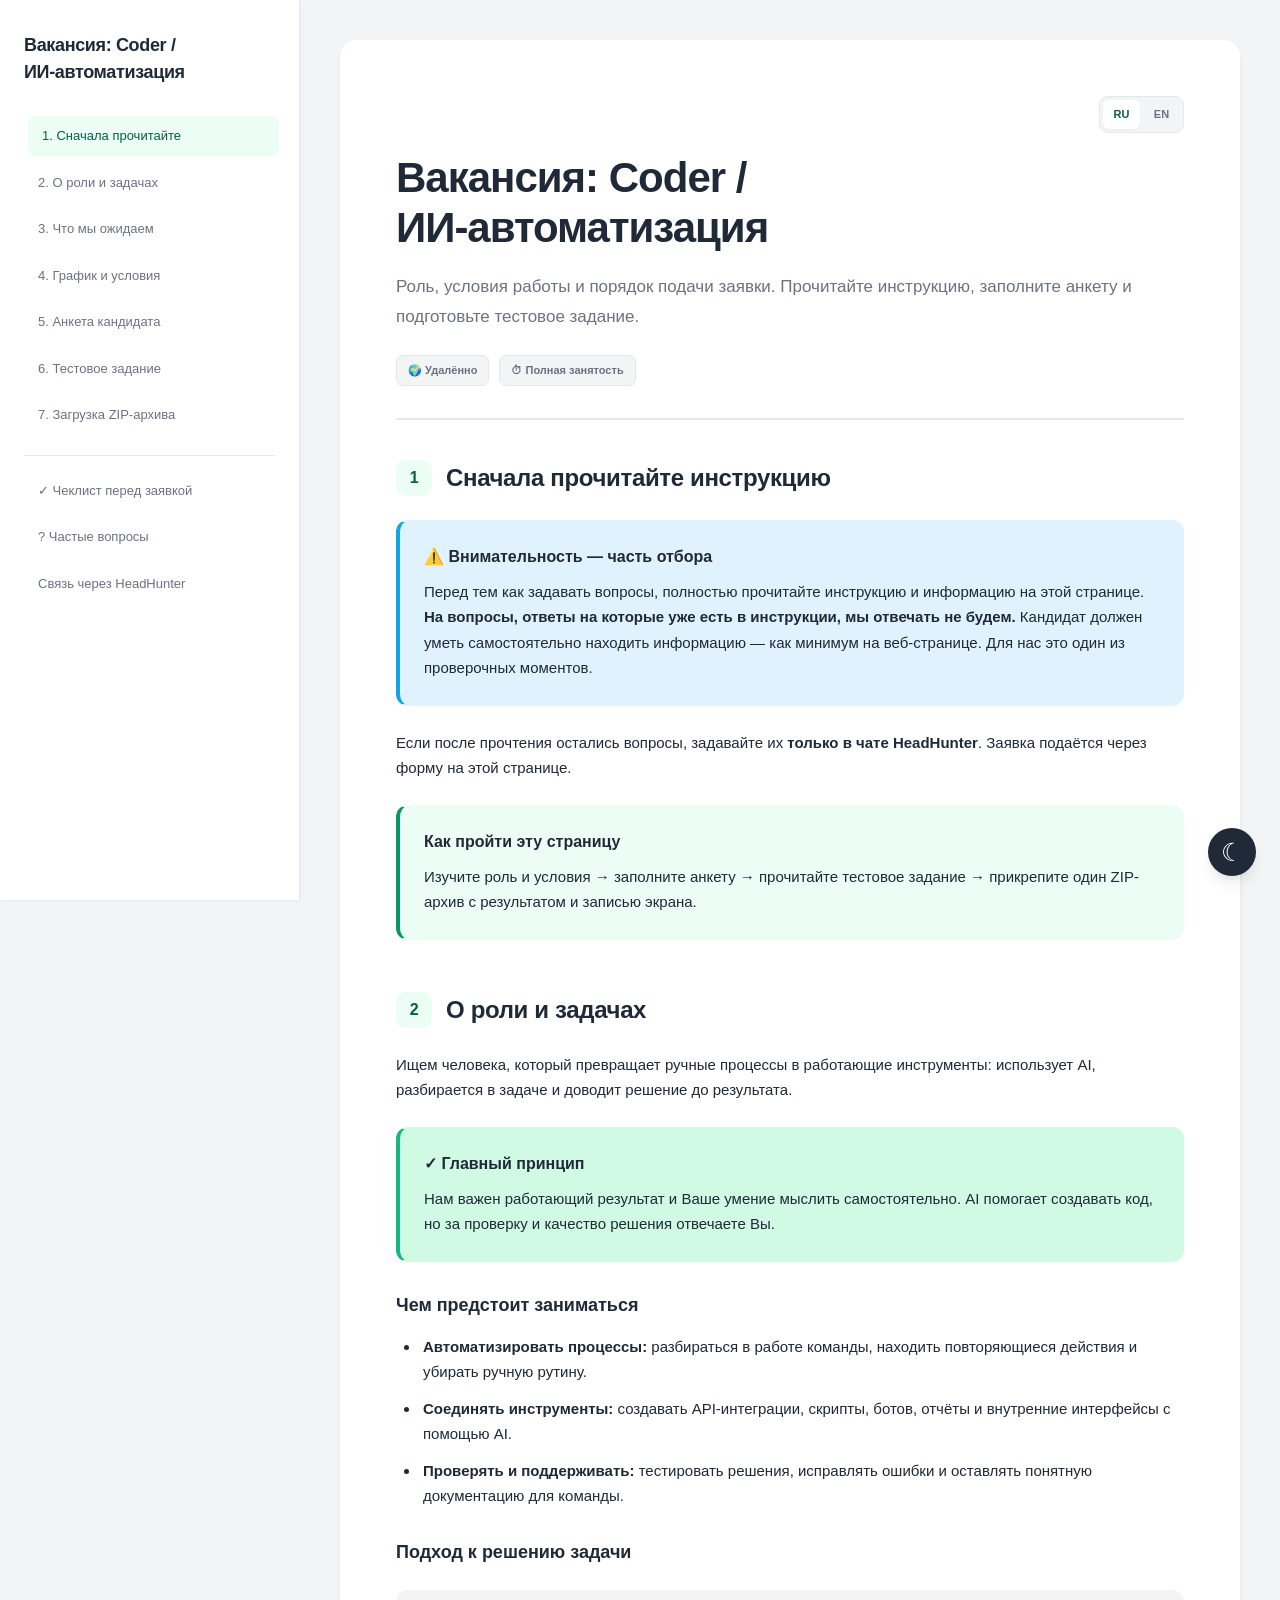
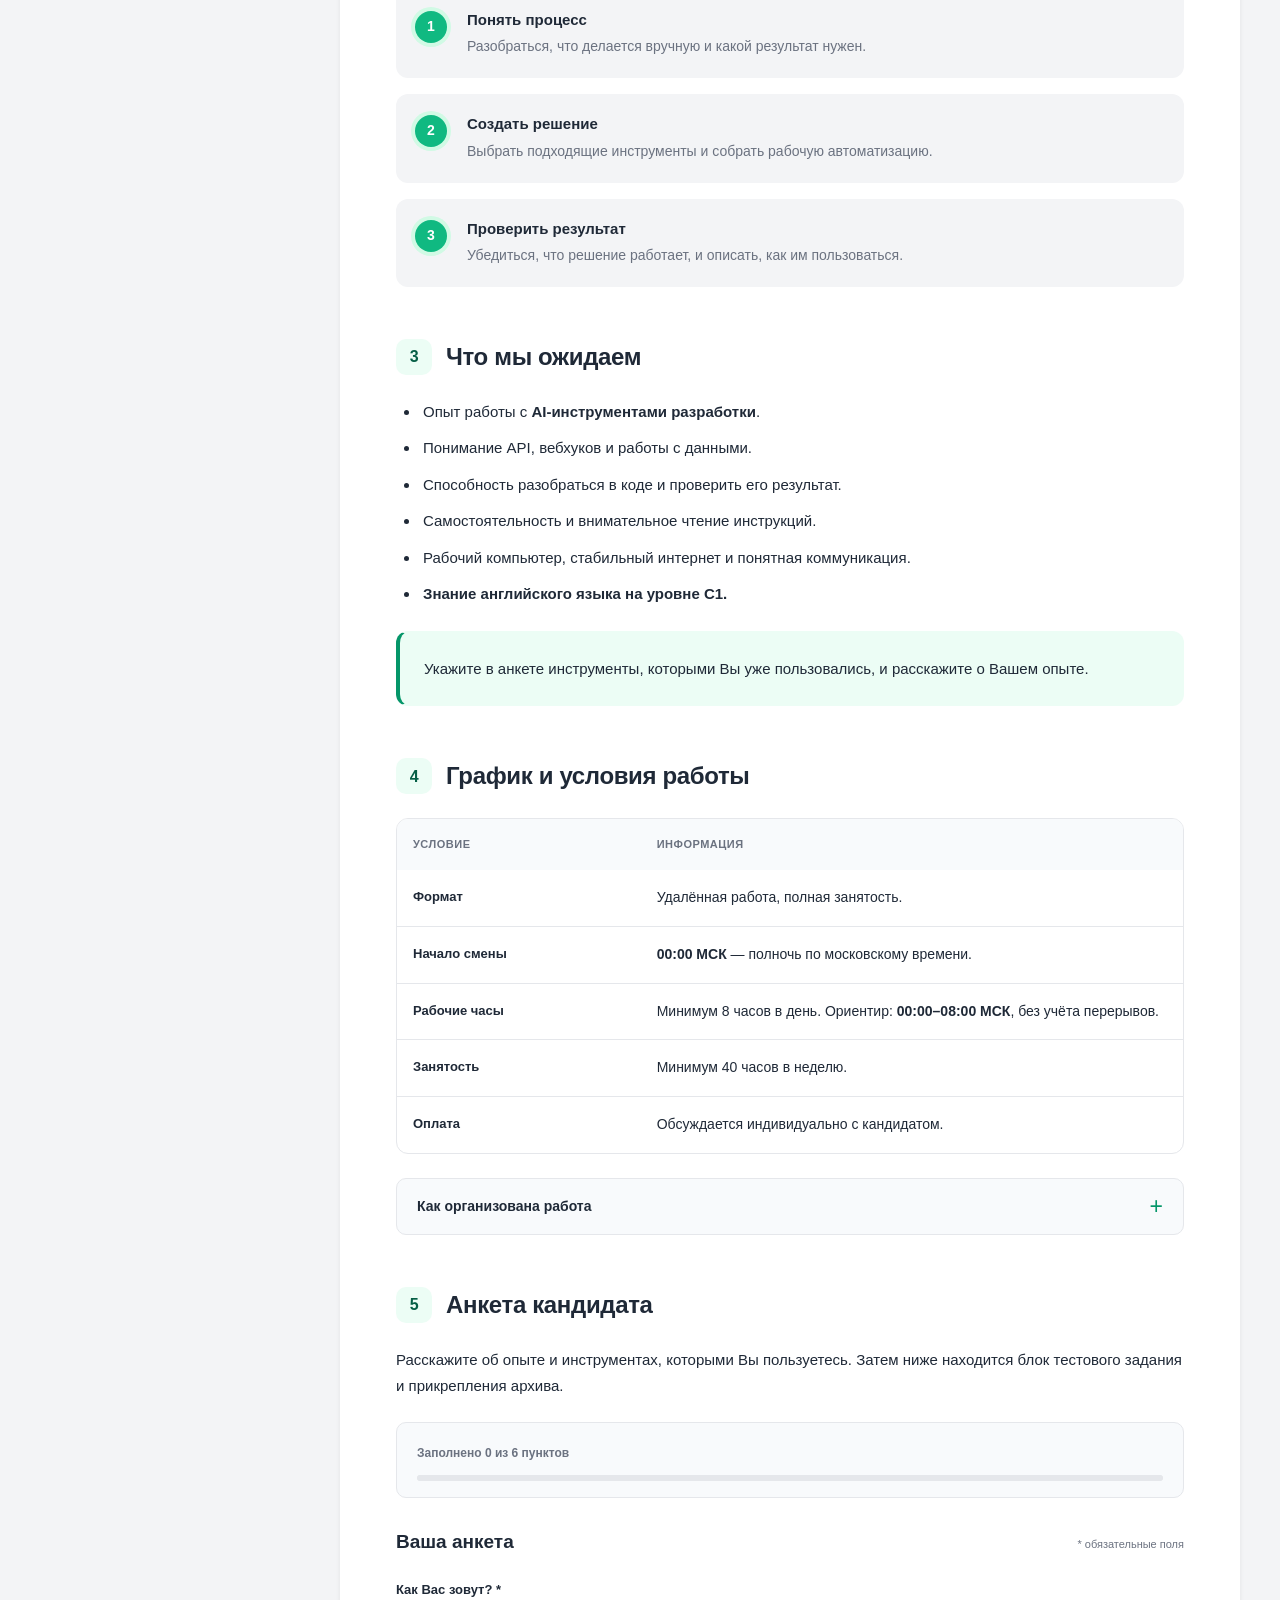
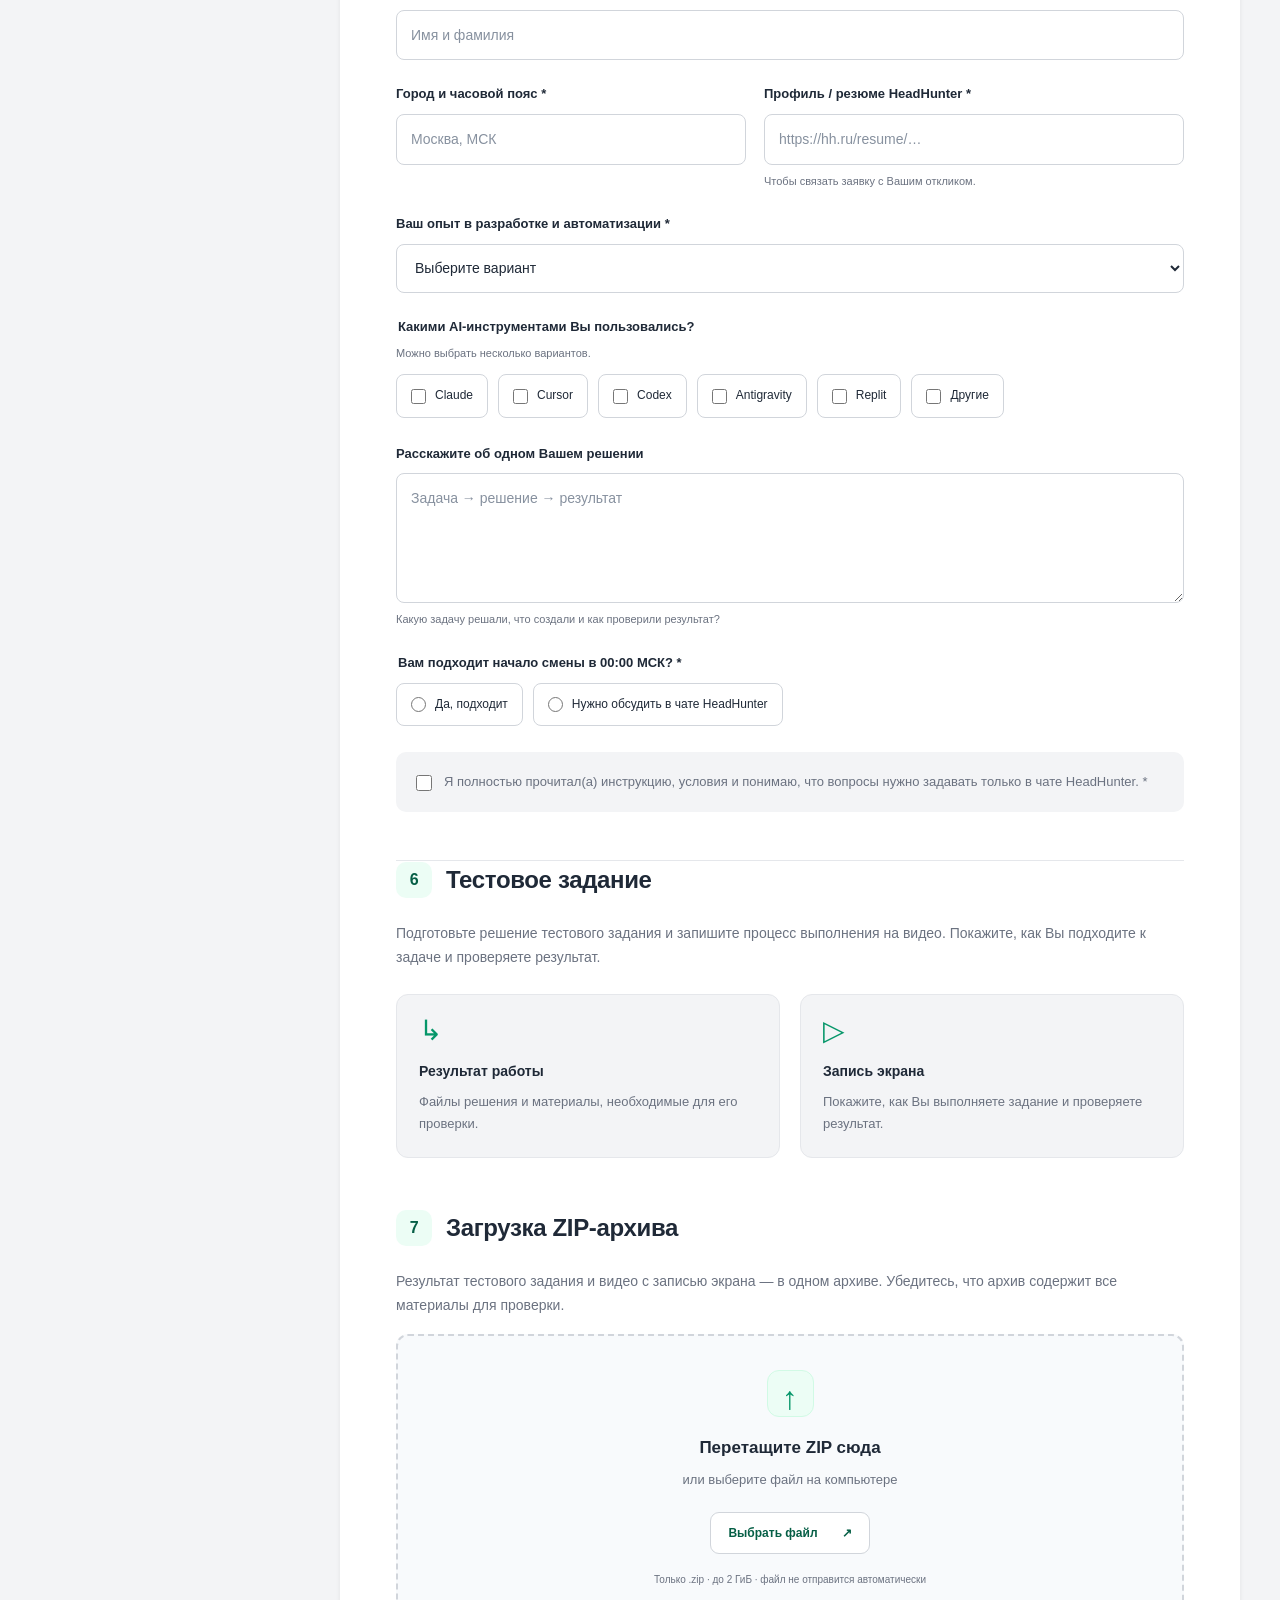
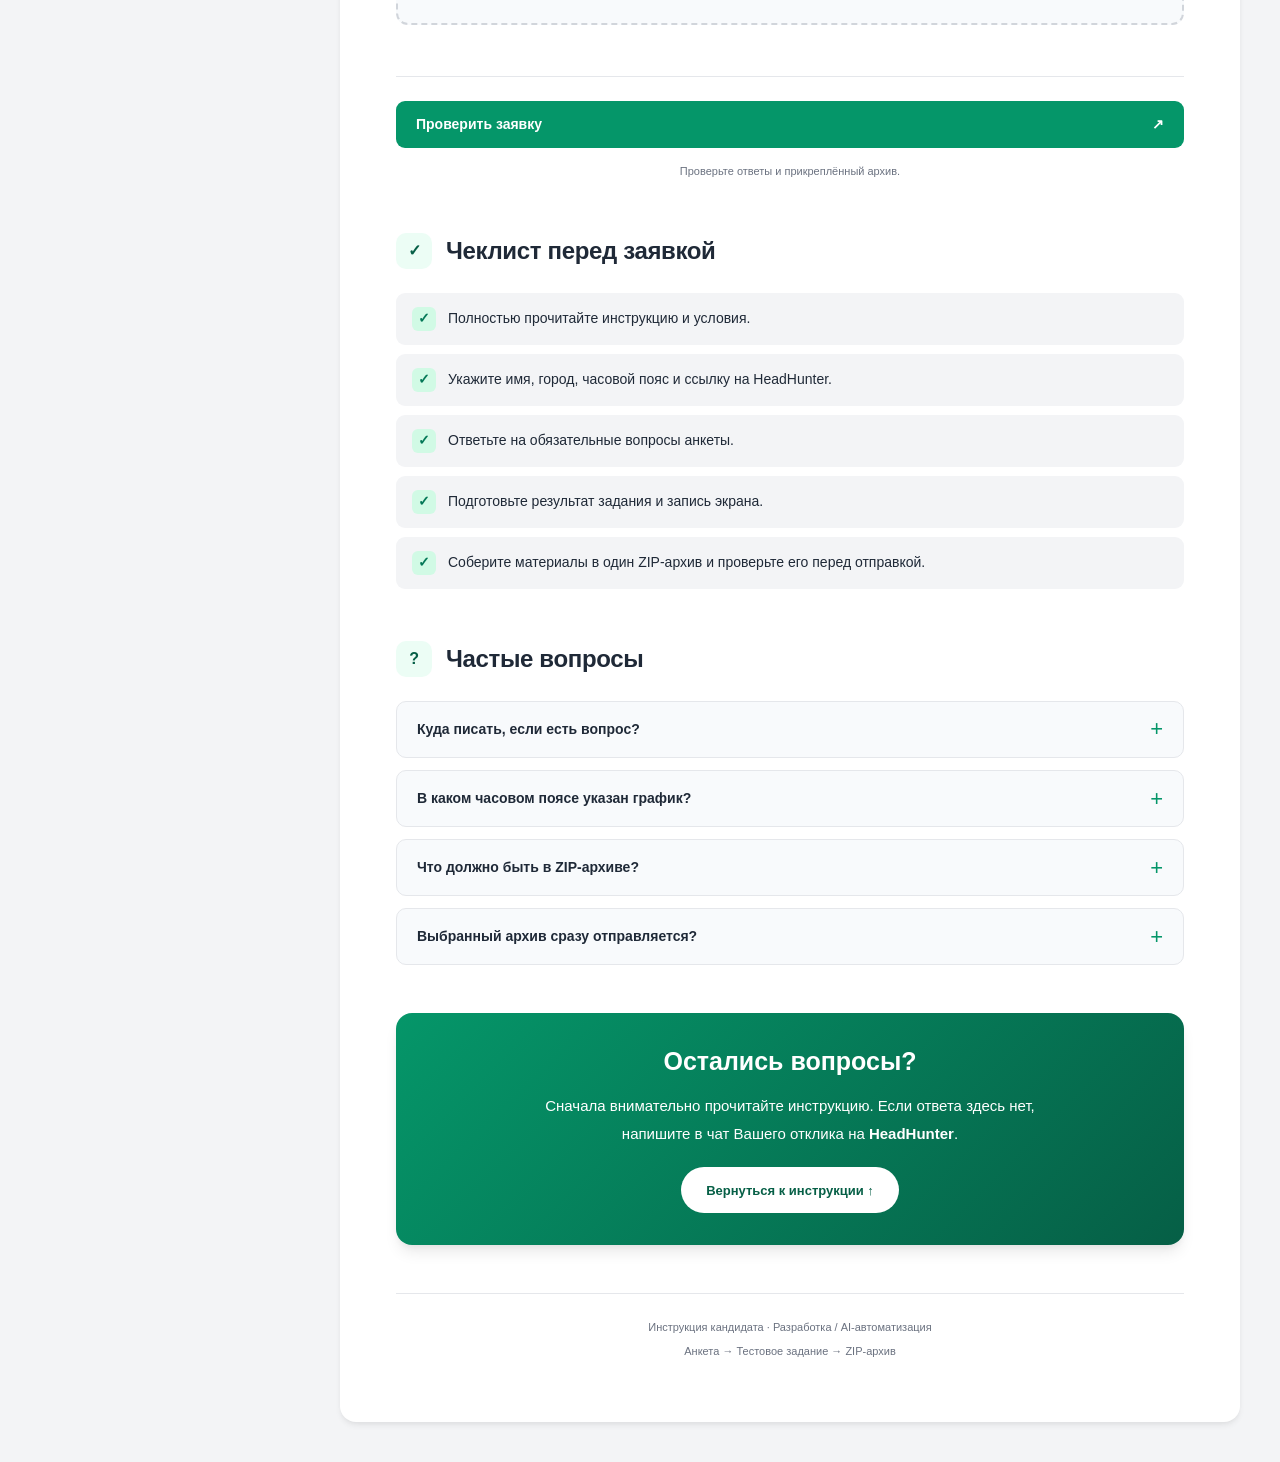
==== commit 78e68dec: "Apply owner review and add full Russian English language switching" ====
--- a/index.html
+++ b/index.html
@@ -3,21 +3,22 @@
 <head>
 <meta charset="UTF-8">
 <meta name="viewport" content="width=device-width, initial-scale=1">
-<meta name="description" content="Инструкция кандидата: разработка и AI-автоматизация, условия работы, анкета и тестовое задание.">
+<meta name="description" content="Вакансия Coder / ИИ-автоматизация: условия работы, анкета и тестовое задание.">
 <meta name="theme-color" content="#f3f4f6">
-<title>Инструкция кандидата — разработчик / AI-автоматизация</title>
+<title>Вакансия: Coder / ИИ-автоматизация</title>
 <link rel="icon" href="icon.svg" type="image/svg+xml">
-<link rel="stylesheet" href="styles.css?v=guide-2">
-<script src="config.js" defer></script>
-<script src="guide.js?v=guide-2" defer></script>
-<script src="app.js" type="module"></script>
+<link rel="stylesheet" href="styles.css?v=guide-3">
+<script src="config.js?v=guide-3" defer></script>
+<script src="translations.js?v=guide-3" defer></script>
+<script src="i18n.js?v=guide-3" defer></script>
+<script src="guide.js?v=guide-3" defer></script>
+<script src="app.js?v=guide-3" type="module"></script>
 </head>
 <body>
 <a class="skip" href="#main">Перейти к содержимому</a>
 <div class="reading-progress" id="reading-progress" aria-hidden="true"></div>
 <aside class="sidebar" aria-label="Оглавление инструкции">
-  <a class="sidebar-brand" href="#top"><span class="guide-icon" aria-hidden="true">↗</span>ИНСТРУКЦИЯ КАНДИДАТА</a>
-  <p class="sidebar-subtitle">Разработчик /<br>AI-автоматизация</p>
+  <p class="sidebar-title">Вакансия: Coder / <br>ИИ-автоматизация</p>
   <button class="mobile-nav-toggle" id="mobile-nav-toggle" type="button" aria-controls="guide-nav" aria-expanded="false">Содержание страницы <span aria-hidden="true">☰</span></button>
   <nav id="guide-nav" aria-label="Разделы страницы">
     <ol class="nav-list">
@@ -30,16 +31,14 @@
       <li><a class="nav-link" href="#upload">7. Загрузка ZIP-архива</a></li>
     </ol>
     <div class="nav-extras"><a class="nav-link" href="#checklist">✓ Чеклист перед заявкой</a><a class="nav-link" href="#faq">? Частые вопросы</a><a class="nav-link" href="#contact">Связь через HeadHunter</a></div>
-    <a class="sidebar-cta" href="#application">Перейти к анкете <span aria-hidden="true">↗</span></a>
-    <p class="sidebar-note">Сначала изучите инструкцию.<br>Затем заполняйте заявку.</p>
   </nav>
 </aside>
 <main class="main-content" id="main"><article class="page">
   <header class="document-header" id="top">
-    <div class="badge">ИНСТРУКЦИЯ КАНДИДАТА <span class="version-badge">ВЕРСИЯ 2</span></div>
-    <h1>Разработчик /<br>AI-автоматизация</h1>
+    <div class="document-toolbar"><div class="language-switch" role="group" aria-label="Язык страницы"><button type="button" data-language="ru" aria-pressed="true" lang="ru">RU</button><button type="button" data-language="en" aria-pressed="false" lang="en">EN</button></div></div>
+    <h1>Вакансия: Coder / <br>ИИ-автоматизация</h1>
     <p class="subtitle">Роль, условия работы и порядок подачи заявки. Прочитайте инструкцию, заполните анкету и подготовьте тестовое задание.</p>
-    <div class="header-tags"><span>🌍 Удалённо</span><span>⏱ Полная занятость</span><span>На русском</span></div>
+    <div class="header-tags"><span>🌍 Удалённо</span><span>⏱ Полная занятость</span></div>
   </header>
 
   <section class="guide-section" id="instructions" aria-labelledby="instruction-title">
@@ -55,7 +54,7 @@
   <section class="guide-section" id="role" aria-labelledby="role-title">
     <h2 id="role-title"><span class="num">2</span>О роли и задачах</h2>
     <p>Ищем человека, который превращает ручные процессы в работающие инструменты: использует AI, разбирается в задаче и доводит решение до результата.</p>
-    <div class="box box-success"><p class="box-title">✓ Главный принцип</p><p>Нам важен работающий результат и ваше умение мыслить самостоятельно. AI помогает создавать код, но за проверку и качество решения отвечаете вы.</p></div>
+    <div class="box box-success"><p class="box-title">✓ Главный принцип</p><p>Нам важен работающий результат и Ваше умение мыслить самостоятельно. AI помогает создавать код, но за проверку и качество решения отвечаете Вы.</p></div>
     <h3>Чем предстоит заниматься</h3>
     <ul class="content-list"><li><strong>Автоматизировать процессы:</strong> разбираться в работе команды, находить повторяющиеся действия и убирать ручную рутину.</li><li><strong>Соединять инструменты:</strong> создавать API-интеграции, скрипты, ботов, отчёты и внутренние интерфейсы с помощью AI.</li><li><strong>Проверять и поддерживать:</strong> тестировать решения, исправлять ошибки и оставлять понятную документацию для команды.</li></ul>
     <h3>Подход к решению задачи</h3>
@@ -64,57 +63,55 @@
 
   <section class="guide-section" id="requirements" aria-labelledby="requirements-title">
     <h2 id="requirements-title"><span class="num">3</span>Что мы ожидаем</h2>
-    <ul class="content-list"><li>Опыт работы с <strong>AI-инструментами разработки</strong>.</li><li>Понимание API, вебхуков и работы с данными.</li><li>Способность разобраться в коде и проверить его результат.</li><li>Самостоятельность и внимательное чтение инструкций.</li><li>Рабочий компьютер, стабильный интернет и понятная коммуникация.</li></ul>
-    <div class="box box-info"><p>Конкретный стек и окончательные требования дополним в следующей версии. В анкете можно указать инструменты, которыми вы уже пользовались.</p></div>
+    <ul class="content-list"><li>Опыт работы с <strong>AI-инструментами разработки</strong>.</li><li>Понимание API, вебхуков и работы с данными.</li><li>Способность разобраться в коде и проверить его результат.</li><li>Самостоятельность и внимательное чтение инструкций.</li><li>Рабочий компьютер, стабильный интернет и понятная коммуникация.</li><li><strong>Знание английского языка на уровне C1.</strong></li></ul>
+    <div class="box box-info"><p>Укажите в анкете инструменты, которыми Вы уже пользовались, и расскажите о Вашем опыте.</p></div>
   </section>
 
   <section class="guide-section" id="conditions" aria-labelledby="conditions-title">
     <h2 id="conditions-title"><span class="num">4</span>График и условия работы</h2>
-    <div class="table-wrap"><table><caption class="visually-hidden">Рабочий график по московскому времени</caption><thead><tr><th scope="col">Условие</th><th scope="col">Информация</th></tr></thead><tbody><tr><th scope="row">Формат</th><td>Удалённая работа, полная занятость.</td></tr><tr><th scope="row">Начало смены</th><td><strong>00:00 МСК</strong> — полночь по московскому времени.</td></tr><tr><th scope="row">Рабочие часы</th><td>Минимум 8 часов в день. Ориентир: <strong>00:00–08:00 МСК</strong>, без учёта перерывов.</td></tr><tr><th scope="row">Занятость</th><td>Минимум 40 часов в неделю. Рабочие дни уточняются.</td></tr><tr><th scope="row">Оплата</th><td>Условия опубликуем отдельно.</td></tr></tbody></table></div>
-    <details class="work-rules"><summary>Как организована работа <span aria-hidden="true">+</span></summary><div class="details-body"><p>В рабочем процессе используются Slack для задач и связи и Time Doctor для учёта времени. В референсных условиях: ответ в Slack в течение двух минут во время смены; перед перерывом — уведомление и пауза таймера.</p><p>Окончательную редакцию рабочих правил опубликуем отдельно. До найма вопросы кандидатов — только в чате HeadHunter.</p></div></details>
+    <div class="table-wrap"><table><caption class="visually-hidden">Рабочий график по московскому времени</caption><thead><tr><th scope="col">Условие</th><th scope="col">Информация</th></tr></thead><tbody><tr><th scope="row">Формат</th><td>Удалённая работа, полная занятость.</td></tr><tr><th scope="row">Начало смены</th><td><strong>00:00 МСК</strong> — полночь по московскому времени.</td></tr><tr><th scope="row">Рабочие часы</th><td>Минимум 8 часов в день. Ориентир: <strong>00:00–08:00 МСК</strong>, без учёта перерывов.</td></tr><tr><th scope="row">Занятость</th><td>Минимум 40 часов в неделю.</td></tr><tr><th scope="row">Оплата</th><td>Обсуждается индивидуально с кандидатом.</td></tr></tbody></table></div>
+    <details class="work-rules"><summary>Как организована работа <span aria-hidden="true">+</span></summary><div class="details-body"><p>В рабочем процессе используются Slack для задач и связи и Time Doctor для учёта времени. Отвечайте в Slack в течение двух минут во время смены; перед перерывом уведомляйте команду и ставьте таймер на паузу.</p><p>До найма вопросы кандидатов — только в чате HeadHunter.</p></div></details>
   </section>
 
   <section class="guide-section application-section" id="application" aria-labelledby="application-title">
     <h2 id="application-title"><span class="num">5</span>Анкета кандидата</h2>
-    <p>Расскажите об опыте и инструментах, которыми вы пользуетесь. Затем ниже находится блок тестового задания и прикрепления архива.</p>
-    <div class="preview-notice box box-warn" role="note"><p class="preview-label box-title">Предварительная версия</p><p id="preview-copy">Вопросы и тестовое задание ещё дополняются. Можно посмотреть форму и выбрать архив. Реальные заявки пока не отправляются.</p></div>
+    <p>Расскажите об опыте и инструментах, которыми Вы пользуетесь. Затем ниже находится блок тестового задания и прикрепления архива.</p>
     <div class="progress-summary"><span id="progress-text">Заполнено 0 из 6 пунктов</span><progress id="form-progress" value="0" max="6" aria-label="Заполнение анкеты"></progress></div>
 <form id="candidate-form">
       <div class="form-section-heading"><h3>Ваша анкета</h3><span>* обязательные поля</span></div>
-      <div class="field"><label for="candidate-name">Как вас зовут? <span aria-hidden="true">*</span></label><input id="candidate-name" name="candidateName" type="text" autocomplete="name" maxlength="150" required placeholder="Имя и фамилия"></div>
-      <div class="field-grid"><div class="field"><label for="candidate-city">Город и часовой пояс <span aria-hidden="true">*</span></label><input id="candidate-city" name="city" type="text" maxlength="150" required placeholder="Москва, МСК"></div><div class="field"><label for="candidate-hh">Профиль / резюме HeadHunter <span aria-hidden="true">*</span></label><input id="candidate-hh" name="headhunterUrl" type="url" inputmode="url" maxlength="500" required placeholder="https://hh.ru/resume/…"><span class="field-hint">Чтобы связать заявку с вашим откликом.</span></div></div>
+      <div class="field"><label for="candidate-name">Как Вас зовут? <span aria-hidden="true">*</span></label><input id="candidate-name" name="candidateName" type="text" autocomplete="name" maxlength="150" required placeholder="Имя и фамилия"></div>
+      <div class="field-grid"><div class="field"><label for="candidate-city">Город и часовой пояс <span aria-hidden="true">*</span></label><input id="candidate-city" name="city" type="text" maxlength="150" required placeholder="Москва, МСК"></div><div class="field"><label for="candidate-hh">Профиль / резюме HeadHunter <span aria-hidden="true">*</span></label><input id="candidate-hh" name="headhunterUrl" type="url" inputmode="url" maxlength="500" required placeholder="https://hh.ru/resume/…"><span class="field-hint">Чтобы связать заявку с Вашим откликом.</span></div></div>
       <div id="questions"></div>
       <label class="check-row instructions-check"><input type="checkbox" name="readInstructions" id="read-instructions" required><span>Я полностью прочитал(а) инструкцию, условия и понимаю, что вопросы нужно задавать только в чате HeadHunter. <span aria-hidden="true">*</span></span></label>
 
-      <section class="assignment guide-section" id="assignment" aria-labelledby="assignment-title"><h2 id="assignment-title"><span class="num">6</span>Тестовое задание <span class="pill">Скоро</span></h2><p id="assignment-description">Здесь появится тестовое задание: что нужно сделать, какой результат предоставить и по каким критериям мы его проверим.</p><div class="assignment-grid"><div><span aria-hidden="true">↳</span><h4>Результат работы</h4><p>Описание задачи и состав материалов добавим после утверждения задания.</p></div><div><span aria-hidden="true">▷</span><h4>Запись экрана</h4><p>Покажите, как вы выполняете задание и проверяете результат.</p></div></div><div class="assignment-note">Само задание пока не опубликовано. Выполнять тестовое на этом этапе не нужно.</div></section>
+      <section class="assignment guide-section" id="assignment" aria-labelledby="assignment-title"><h2 id="assignment-title"><span class="num">6</span>Тестовое задание</h2><p id="assignment-description">Подготовьте решение тестового задания и запишите процесс выполнения на видео. Покажите, как Вы подходите к задаче и проверяете результат.</p><div class="assignment-grid"><div><span aria-hidden="true">↳</span><h4>Результат работы</h4><p>Файлы решения и материалы, необходимые для его проверки.</p></div><div><span aria-hidden="true">▷</span><h4>Запись экрана</h4><p>Покажите, как Вы выполняете задание и проверяете результат.</p></div></div></section>
 
-      <section class="upload-section guide-section" id="upload" aria-labelledby="upload-title"><h2 id="upload-title"><span class="num">7</span>Загрузка ZIP-архива</h2><p class="muted upload-intro">Результат тестового задания и видео с записью экрана — в одном архиве. Итоговые требования к содержимому добавим вместе с заданием.</p>
+      <section class="upload-section guide-section" id="upload" aria-labelledby="upload-title"><h2 id="upload-title"><span class="num">7</span>Загрузка ZIP-архива</h2><p class="muted upload-intro">Результат тестового задания и видео с записью экрана — в одном архиве. Убедитесь, что архив содержит все материалы для проверки.</p>
       <div class="dropzone" id="dropzone"><div class="upload-icon" aria-hidden="true">↑</div><strong>Перетащите ZIP сюда</strong><p>или выберите файл на компьютере</p><label class="button secondary file-picker" for="zip-file">Выбрать файл <span aria-hidden="true">↗</span><input id="zip-file" type="file" accept=".zip,application/zip,application/x-zip-compressed" aria-label="Выбрать ZIP-архив"></label><small>Только .zip · до 2 ГиБ · файл не отправится автоматически</small></div>
       <div class="selected-file" id="selected-file" hidden><span class="file-icon" aria-hidden="true">ZIP</span><div class="file-details"><strong id="file-name"></strong><span id="file-size"></span></div><button id="remove-file" type="button" class="icon-button" aria-label="Удалить выбранный архив">×</button></div>
       <p id="file-status" class="file-status" role="status" aria-live="polite"></p><p id="file-error" class="field-error" role="alert" hidden></p>
       </section>
       <div id="consent-container" hidden></div>
-      <div class="submit-area"><button type="submit" class="button primary" id="submit-button">Проверить заявку <span aria-hidden="true">↗</span></button><p id="submit-hint">Предварительный просмотр. Ответы и архив останутся на вашем устройстве.</p></div>
+      <div class="submit-area"><button type="submit" class="button primary" id="submit-button">Проверить заявку <span aria-hidden="true">↗</span></button><p id="submit-hint">Проверьте ответы и прикреплённый архив.</p></div>
       <div class="upload-progress" id="upload-progress" hidden><label for="transfer-progress" id="transfer-label">Загрузка…</label><progress id="transfer-progress" value="0" max="100"></progress></div><p class="field-error" id="submit-error" role="alert" hidden></p>
     </form>
   </section>
   <section class="guide-section" id="checklist" aria-labelledby="checklist-title">
     <h2 id="checklist-title"><span class="section-symbol" aria-hidden="true">✓</span>Чеклист перед заявкой</h2>
-    <ul class="checklist"><li><span class="check-icon" aria-hidden="true">✓</span><span>Полностью прочитайте инструкцию и условия.</span></li><li><span class="check-icon" aria-hidden="true">✓</span><span>Укажите имя, город, часовой пояс и ссылку на HeadHunter.</span></li><li><span class="check-icon" aria-hidden="true">✓</span><span>Ответьте на обязательные вопросы анкеты.</span></li><li><span class="check-icon" aria-hidden="true">✓</span><span>После публикации задания подготовьте результат и запись экрана.</span></li><li><span class="check-icon" aria-hidden="true">✓</span><span>Соберите материалы в один ZIP-архив и проверьте его перед отправкой.</span></li></ul>
+    <ul class="checklist"><li><span class="check-icon" aria-hidden="true">✓</span><span>Полностью прочитайте инструкцию и условия.</span></li><li><span class="check-icon" aria-hidden="true">✓</span><span>Укажите имя, город, часовой пояс и ссылку на HeadHunter.</span></li><li><span class="check-icon" aria-hidden="true">✓</span><span>Ответьте на обязательные вопросы анкеты.</span></li><li><span class="check-icon" aria-hidden="true">✓</span><span>Подготовьте результат задания и запись экрана.</span></li><li><span class="check-icon" aria-hidden="true">✓</span><span>Соберите материалы в один ZIP-архив и проверьте его перед отправкой.</span></li></ul>
   </section>
   <section class="guide-section" id="faq" aria-labelledby="faq-title">
     <h2 id="faq-title"><span class="section-symbol" aria-hidden="true">?</span>Частые вопросы</h2>
-    <details class="faq-item"><summary>Куда писать, если есть вопрос?</summary><p>Только в чат вашего отклика на HeadHunter. Сначала прочитайте инструкцию: на вопросы, ответы на которые уже есть на странице, мы отвечать не будем.</p></details>
+    <details class="faq-item"><summary>Куда писать, если есть вопрос?</summary><p>Только в чат Вашего отклика на HeadHunter. Сначала прочитайте инструкцию: на вопросы, ответы на которые уже есть на странице, мы отвечать не будем.</p></details>
     <details class="faq-item"><summary>В каком часовом поясе указан график?</summary><p>В московском времени — МСК, UTC+3. Начало смены в 00:00, ориентир для восьми рабочих часов — до 08:00 без учёта перерывов.</p></details>
-    <details class="faq-item"><summary>Можно ли уже выполнять тестовое задание?</summary><p>Пока нет: задание ещё не опубликовано. Сейчас можно посмотреть структуру анкеты и область прикрепления ZIP.</p></details>
-    <details class="faq-item"><summary>Что должно быть в ZIP-архиве?</summary><p>Результат тестового задания и видео с записью экрана во время его выполнения. Окончательный состав материалов добавим вместе с заданием.</p></details>
-    <details class="faq-item"><summary>Выбранный архив сразу отправляется?</summary><p>Нет. Выбор файла сам по себе не отправляет его. В текущей предварительной версии анкета и архив вообще не отправляются на сервер.</p></details>
+    <details class="faq-item"><summary>Что должно быть в ZIP-архиве?</summary><p>Результат тестового задания и видео с записью экрана во время его выполнения. Убедитесь, что материалы можно открыть и проверить.</p></details>
+    <details class="faq-item"><summary>Выбранный архив сразу отправляется?</summary><p>Нет. Выбор файла сам по себе не отправляет его. Сначала заполните анкету, прикрепите архив и проверьте данные.</p></details>
   </section>
-  <section class="contact-box" id="contact" aria-labelledby="contact-title"><h2 id="contact-title">Остались вопросы?</h2><p>Сначала внимательно прочитайте инструкцию. Если ответа здесь нет, напишите в чат вашего отклика на <strong>HeadHunter</strong>.</p><a class="button contact-button" href="#instructions">Вернуться к инструкции ↑</a></section>
+  <section class="contact-box" id="contact" aria-labelledby="contact-title"><h2 id="contact-title">Остались вопросы?</h2><p>Сначала внимательно прочитайте инструкцию. Если ответа здесь нет, напишите в чат Вашего отклика на <strong>HeadHunter</strong>.</p><a class="button contact-button" href="#instructions">Вернуться к инструкции ↑</a></section>
   <footer class="footer"><p>Инструкция кандидата · Разработка / AI-автоматизация</p><p>Анкета → Тестовое задание → ZIP-архив</p></footer>
 </article></main>
 <button class="dark-toggle" id="theme-toggle" type="button" aria-label="Включить тёмную тему" aria-pressed="false"><span id="theme-icon" aria-hidden="true">☾</span></button>
-<dialog id="review-dialog" aria-labelledby="review-title"><div class="dialog-heading"><span class="eyebrow">ПРОВЕРКА ЗАЯВКИ</span><button class="icon-button" type="button" id="close-dialog" aria-label="Закрыть предварительный просмотр">×</button></div><h2 id="review-title">Всё на своих местах.</h2><p id="review-description">Это предварительный просмотр. Заявка не отправлена, архив не загружен на сервер.</p><dl id="review-summary"></dl><button type="button" class="button primary" id="return-to-form">Вернуться к анкете <span aria-hidden="true">↗</span></button></dialog>
+<dialog id="review-dialog" aria-labelledby="review-title"><div class="dialog-heading"><span class="eyebrow">ПРОВЕРКА ЗАЯВКИ</span><button class="icon-button" type="button" id="close-dialog" aria-label="Закрыть проверку заявки">×</button></div><h2 id="review-title">Проверьте Ваши данные.</h2><p id="review-description">Проверьте ответы и архив. Отправка заявки не выполнялась.</p><dl id="review-summary"></dl><button type="button" class="button primary" id="return-to-form">Вернуться к анкете <span aria-hidden="true">↗</span></button></dialog>
 <noscript><p class="noscript">Для работы анкеты и выбора файла включите JavaScript. Условия и инструкция доступны без него.</p></noscript>
 </body>
 </html>
--- a/styles.css
+++ b/styles.css
@@ -18,3 +18,13 @@
 @media(max-width:1024px){html{scroll-padding-top:24px}.sidebar{position:relative;width:100%;height:auto;padding:20px 24px;border-right:0;border-bottom:1px solid var(--border-soft);box-shadow:none}.sidebar-brand{font-size:12px}.sidebar-subtitle{display:none}.mobile-nav-toggle{display:flex;align-items:center;justify-content:space-between;gap:16px;width:100%;padding:11px 14px;background:var(--bg-subtle);color:var(--text-muted);font-size:13px;font-weight:600;border:1px solid var(--border-soft);border-radius:9px;margin-top:16px}.mobile-nav-toggle>span{color:var(--primary);font-size:16px}.sidebar nav{display:none}.sidebar.nav-open nav{display:block;padding-top:16px}.sidebar-cta{max-width:320px;margin-top:20px}.sidebar-note{margin-left:14px}.nav-extras{margin-top:12px}.main-content{margin-left:0;padding:24px;max-width:none}.page{padding:40px;max-width:900px}.document-header h1{font-size:38px}.guide-section{scroll-margin-top:24px}.dark-toggle{right:18px;bottom:18px;width:44px;height:44px;font-size:23px}}
 @media(max-width:600px){body{font-size:14px}.sidebar{padding:18px 20px}.main-content{padding:12px}.page{padding:26px 22px;border-radius:12px}.document-header{padding-bottom:26px;margin-bottom:30px}.badge{font-size:8px;letter-spacing:.7px;padding:7px 11px;gap:9px;margin-bottom:18px}.version-badge{font-size:8px;padding:3px 7px}.document-header h1{font-size:29px;letter-spacing:-.7px;margin-bottom:16px}.subtitle{font-size:14px}.header-tags{gap:7px;margin-top:19px}.header-tags span{font-size:9px;padding:5px 8px}.guide-section h2{font-size:21px;gap:11px;margin:40px 0 20px;letter-spacing:-.3px;align-items:flex-start}.guide-section:first-of-type h2{margin-top:0}h2 .num,h2 .section-symbol{width:32px;height:32px;flex-basis:32px;font-size:14px;border-radius:9px;margin-top:-1px}.box{padding:17px;margin:20px 0}.box-title{font-size:14px}.content-list{padding-left:21px}.content-list li{font-size:14px}h3{font-size:17px;margin:25px 0 14px}.step{padding:15px;gap:16px;margin-bottom:12px}.step-num{width:28px;height:28px;flex-basis:28px;font-size:12px}.step strong{font-size:14px}.step p{font-size:12px}.table-wrap{margin:20px 0}th,td{padding:13px 11px}tbody th{min-width:105px;font-size:11px;width:30%}tbody td{font-size:12px;line-height:1.8}thead th{font-size:10px}.work-rules summary,.faq-item summary{font-size:13px;padding:14px 16px}.details-body,.faq-item>p{font-size:12px;padding:0 16px 15px}.preview-notice{font-size:13px}.progress-summary{padding:14px 16px;margin:20px 0 25px}.progress-summary>span{font-size:11px}.form-section-heading h3{font-size:17px}.form-section-heading>span{font-size:9px}.field-grid{grid-template-columns:1fr;gap:0}.field{margin-bottom:22px}.field>label,fieldset legend{font-size:12px}.field input,.field select,.field textarea{font-size:16px;min-height:48px;padding:12px}.field input::placeholder,.field textarea::placeholder{font-size:12px}.field-hint{font-size:10px}.choice{font-size:11px;gap:8px;padding:10px 12px}.choice-grid{gap:8px}.choice-group:has(input[type=radio]) .choice-grid{display:grid;grid-template-columns:1fr}.check-row{font-size:12px;gap:10px}.instructions-check{padding:15px}.assignment{margin-top:34px}.assignment h2{flex-wrap:wrap}.pill{font-size:9px;padding:3px 9px;align-self:center}.assignment>p,.upload-intro{font-size:13px}.assignment-grid{grid-template-columns:1fr;gap:12px;margin:20px 0}.assignment-grid>div{padding:19px}.assignment-grid h4{font-size:14px;margin-top:12px}.assignment-grid p{font-size:12px}.assignment-note{font-size:12px;padding:14px 16px}.dropzone{padding:27px 15px}.dropzone>strong{font-size:16px}.dropzone>p{font-size:12px}.dropzone>small{font-size:9px;max-width:240px;margin-inline:auto}.selected-file{padding:12px;gap:10px}.file-details>strong{font-size:11px}.file-details>span{font-size:10px}.file-icon{font-size:9px;padding:11px 7px}.submit-area .button{font-size:13px}.submit-area>p{font-size:10px}.checklist li{padding:13px;font-size:12px;gap:10px}.check-icon{width:22px;height:22px;flex-basis:22px;font-size:12px}.contact-box{padding:25px 20px;margin-top:36px}.contact-box h2{font-size:23px}.contact-box p{font-size:13px}.contact-button{font-size:12px;padding:12px 18px}.footer{font-size:10px;margin-top:36px;padding-top:20px}.dark-toggle{right:17px;bottom:17px;width:41px;height:41px;font-size:21px}dialog{padding:23px}dialog h2{font-size:25px}.noscript{font-size:11px}}
 @media(prefers-reduced-motion:reduce){html{scroll-behavior:auto}*,*:before,*:after{animation:none!important;transition:none!important}}
+/* Owner review: concise vacancy heading and RU / EN switch. */
+.sidebar-title{font-size:18px;font-weight:800;line-height:1.5;margin:0 0 30px;color:var(--text-main);letter-spacing:-.35px}
+.document-toolbar{display:flex;justify-content:flex-end;margin-bottom:20px;min-height:34px}
+.language-switch{display:inline-flex;align-items:center;padding:3px;gap:3px;border:1px solid var(--border-soft);border-radius:9px;background:var(--bg-page)}
+.language-switch button{border:0;border-radius:6px;background:transparent;color:var(--text-muted);padding:5px 10px;min-width:37px;min-height:29px;font-size:11px;line-height:1.5;font-weight:750;cursor:pointer}
+.language-switch button[aria-pressed=true]{background:var(--bg-content);color:var(--primary-dark);box-shadow:var(--shadow-sm)}
+.language-switch button:hover{color:var(--primary)}
+.other-tools-field{margin:17px 0 0;padding:17px;background:var(--bg-subtle);border:1px solid var(--border-soft);border-radius:9px}
+@media(max-width:1024px){.sidebar-title{font-size:16px;margin:0}.sidebar-title br{display:none}}
+@media(max-width:600px){.document-toolbar{margin-bottom:17px}.sidebar-title{font-size:15px;line-height:1.7}.document-header h1{font-size:27px}.language-switch button{font-size:11px;padding:5px 10px}.other-tools-field{padding:14px}}
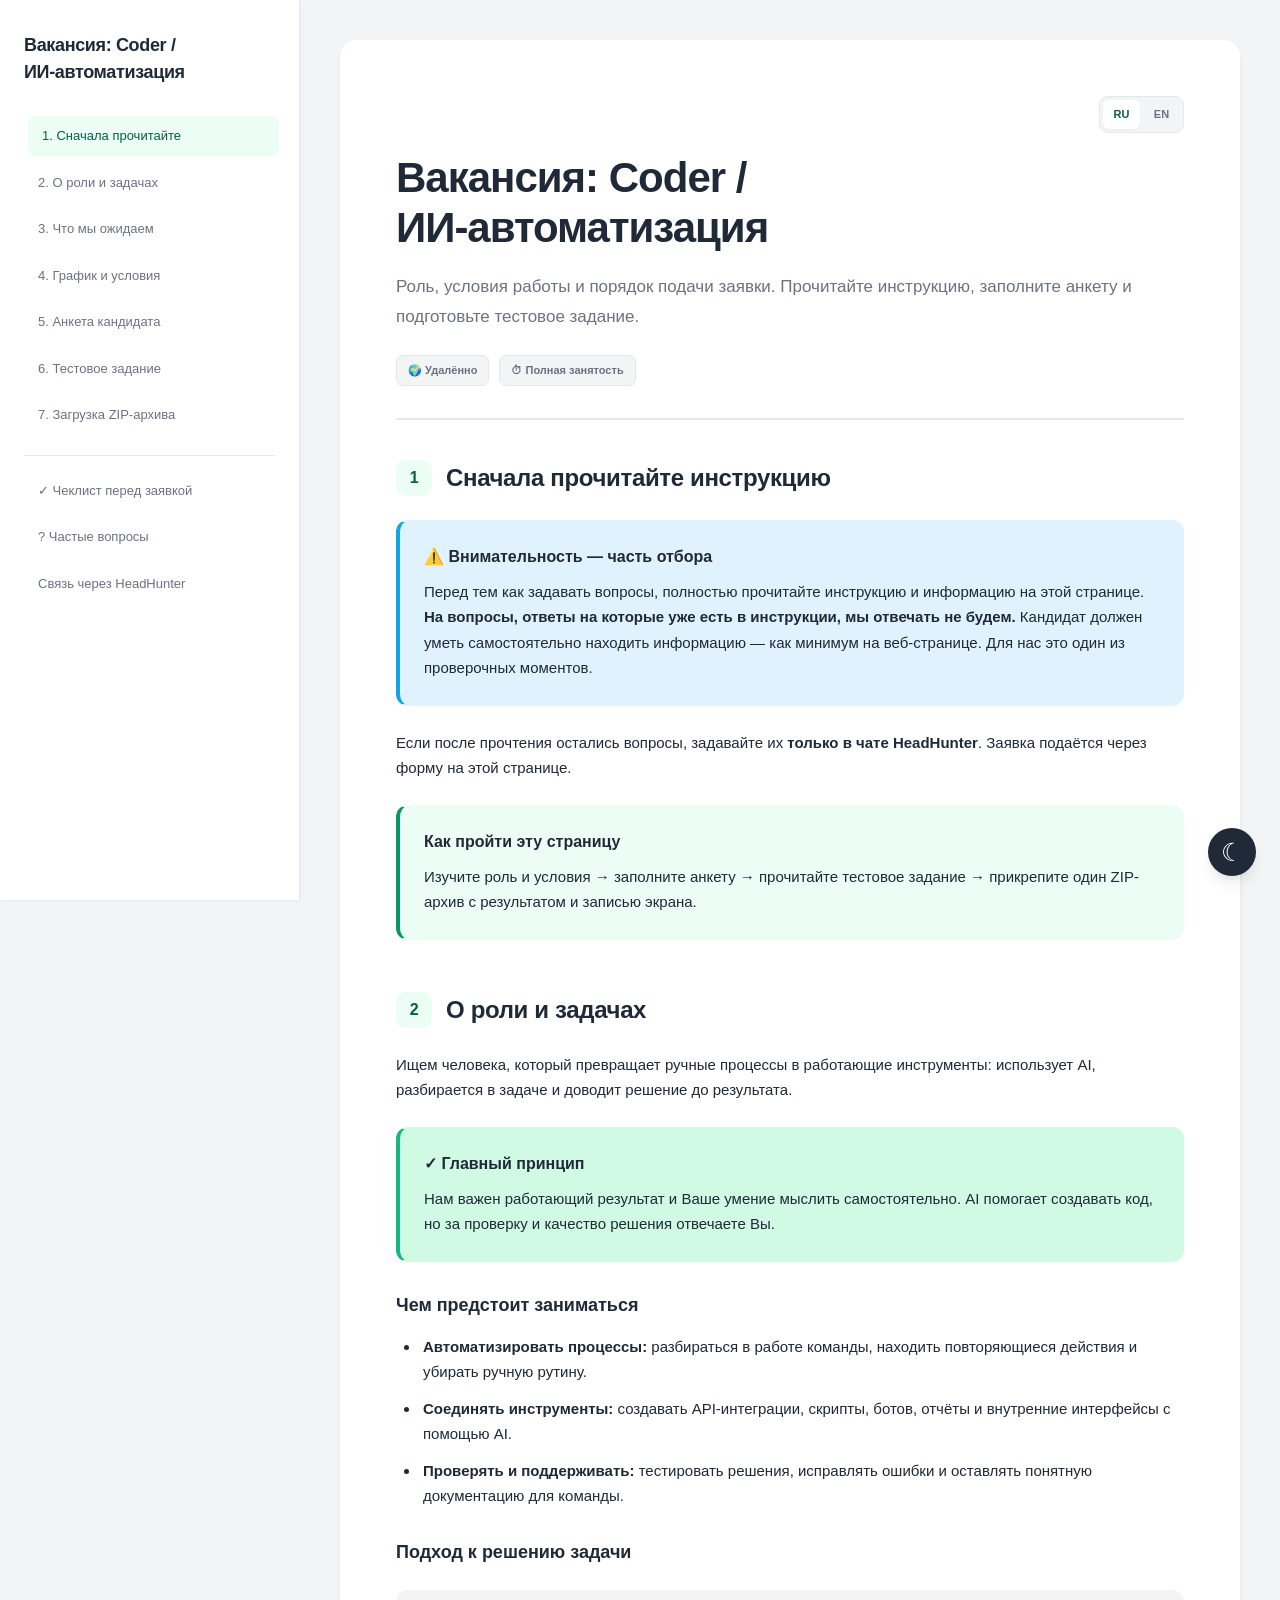
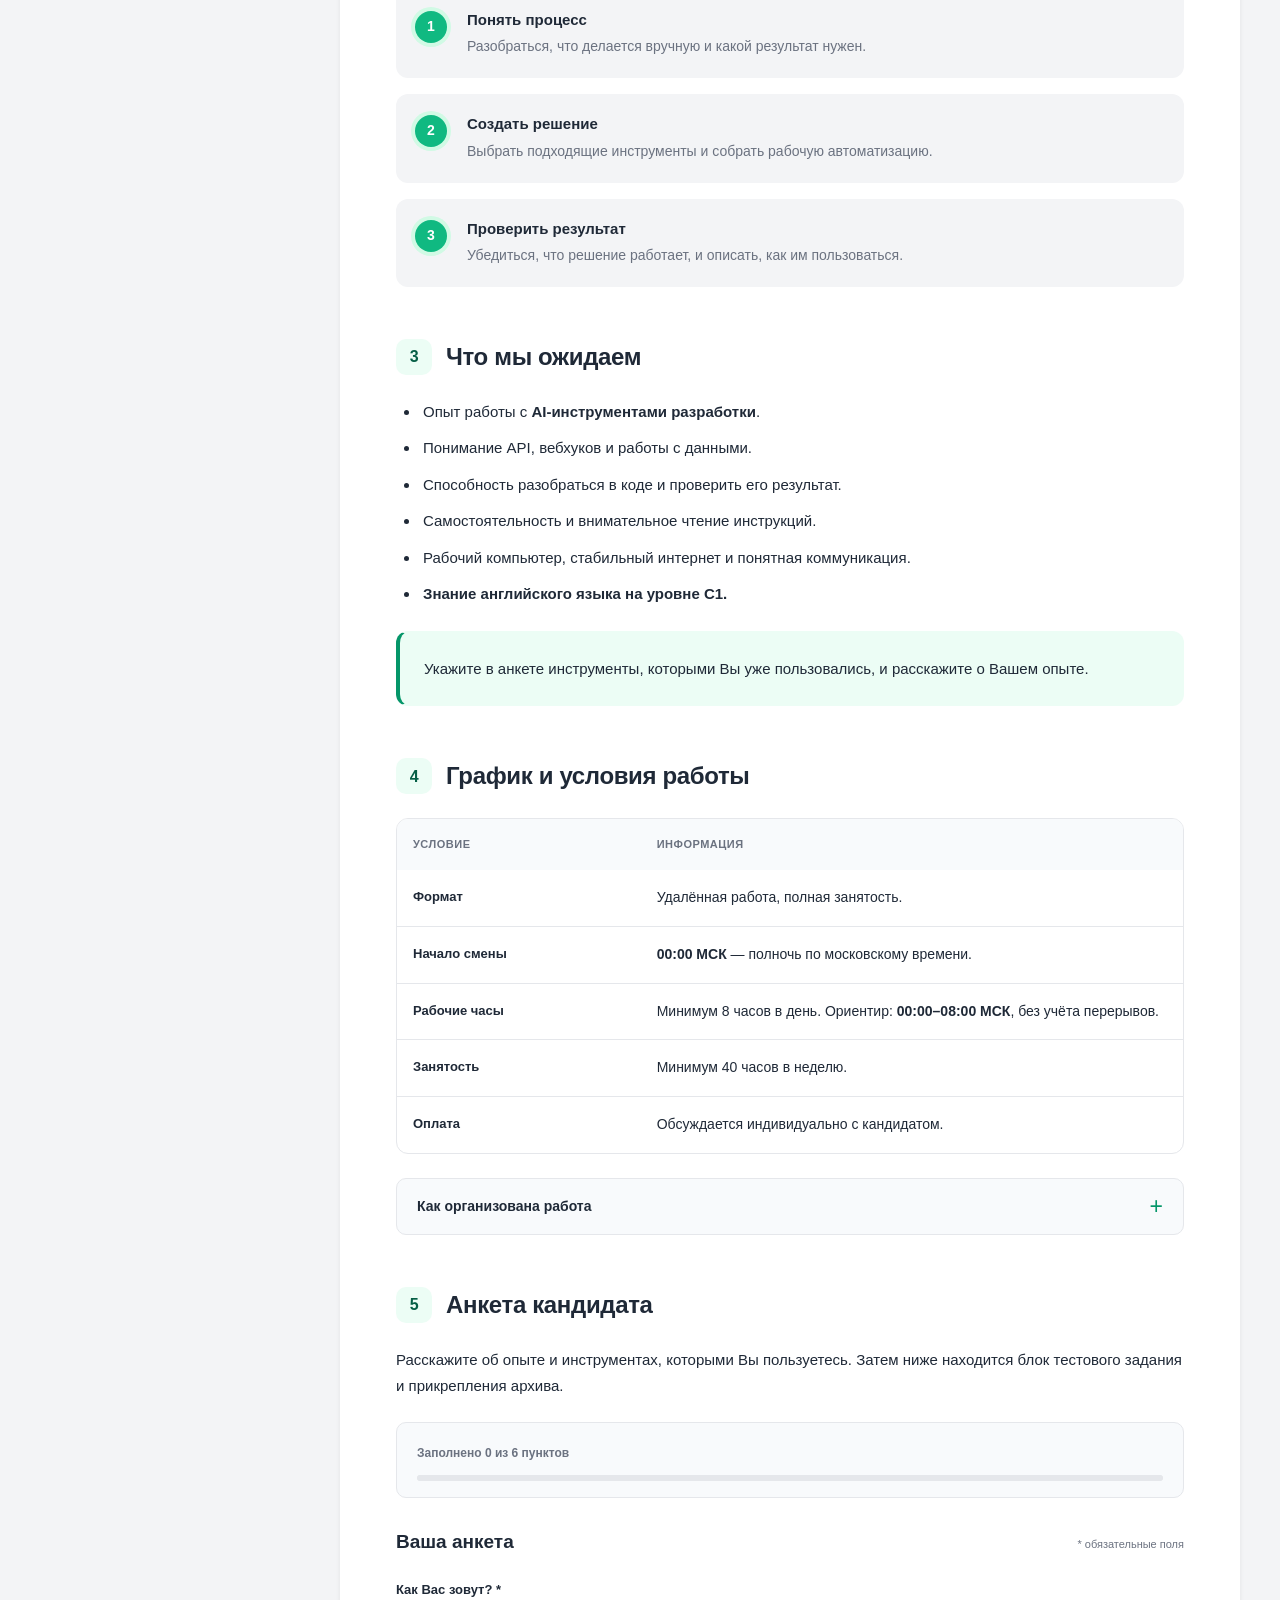
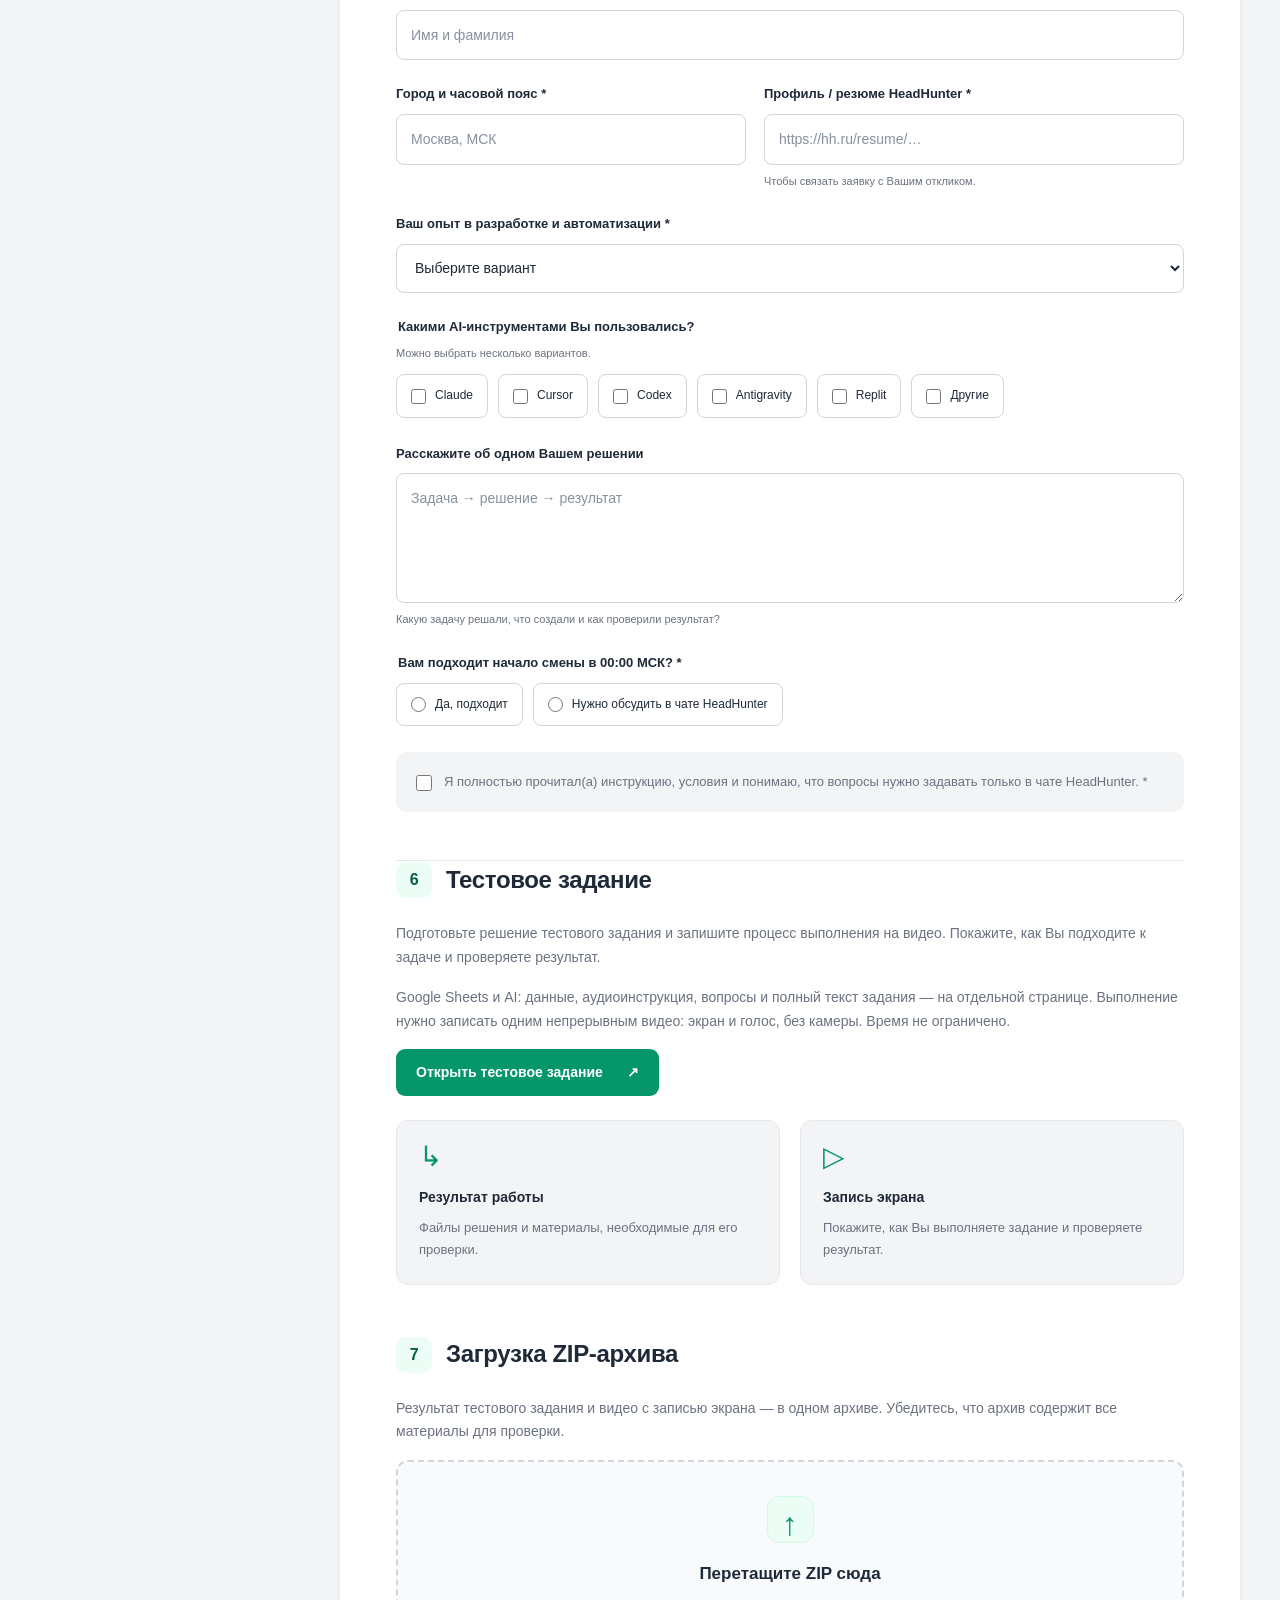
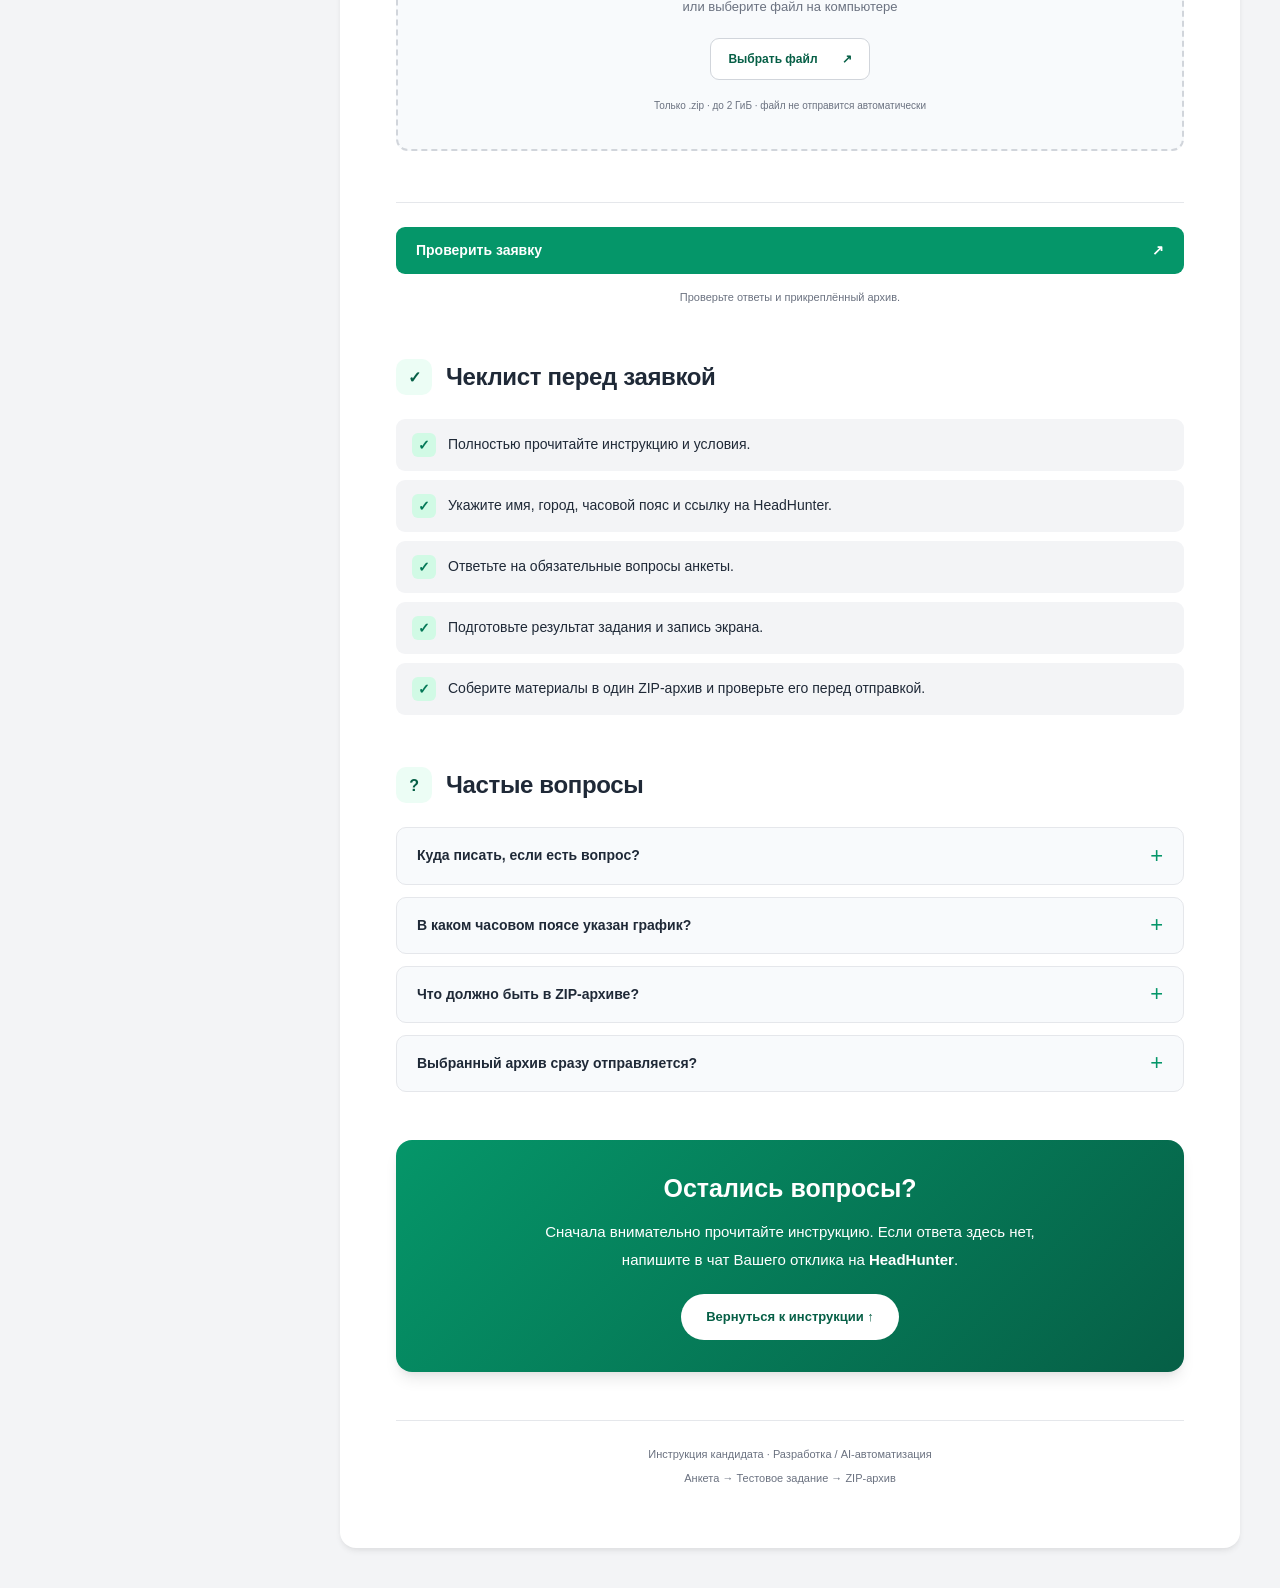
==== commit 903c5c4d: "Add Google Sheets and AI video assignment with bilingual audio" ====
--- a/index.html
+++ b/index.html
@@ -9,8 +9,8 @@
 <link rel="icon" href="icon.svg" type="image/svg+xml">
 <link rel="stylesheet" href="styles.css?v=guide-3">
 <script src="config.js?v=guide-3" defer></script>
-<script src="translations.js?v=guide-3" defer></script>
-<script src="i18n.js?v=guide-3" defer></script>
+<script src="translations.js?v=test-1" defer></script>
+<script src="i18n.js?v=test-1" defer></script>
 <script src="guide.js?v=guide-3" defer></script>
 <script src="app.js?v=guide-3" type="module"></script>
 </head>
@@ -84,7 +84,7 @@
       <div id="questions"></div>
       <label class="check-row instructions-check"><input type="checkbox" name="readInstructions" id="read-instructions" required><span>Я полностью прочитал(а) инструкцию, условия и понимаю, что вопросы нужно задавать только в чате HeadHunter. <span aria-hidden="true">*</span></span></label>
 
-      <section class="assignment guide-section" id="assignment" aria-labelledby="assignment-title"><h2 id="assignment-title"><span class="num">6</span>Тестовое задание</h2><p id="assignment-description">Подготовьте решение тестового задания и запишите процесс выполнения на видео. Покажите, как Вы подходите к задаче и проверяете результат.</p><div class="assignment-grid"><div><span aria-hidden="true">↳</span><h4>Результат работы</h4><p>Файлы решения и материалы, необходимые для его проверки.</p></div><div><span aria-hidden="true">▷</span><h4>Запись экрана</h4><p>Покажите, как Вы выполняете задание и проверяете результат.</p></div></div></section>
+      <section class="assignment guide-section" id="assignment" aria-labelledby="assignment-title"><h2 id="assignment-title"><span class="num">6</span>Тестовое задание</h2><p id="assignment-description">Подготовьте решение тестового задания и запишите процесс выполнения на видео. Покажите, как Вы подходите к задаче и проверяете результат.</p><p>Google Sheets и AI: данные, аудиоинструкция, вопросы и полный текст задания — на отдельной странице. Выполнение нужно записать одним непрерывным видео: экран и голос, без камеры. Время не ограничено.</p><p><a class="button primary" href="test.html" data-language-link>Открыть тестовое задание <span aria-hidden="true">↗</span></a></p><div class="assignment-grid"><div><span aria-hidden="true">↳</span><h4>Результат работы</h4><p>Файлы решения и материалы, необходимые для его проверки.</p></div><div><span aria-hidden="true">▷</span><h4>Запись экрана</h4><p>Покажите, как Вы выполняете задание и проверяете результат.</p></div></div></section>
 
       <section class="upload-section guide-section" id="upload" aria-labelledby="upload-title"><h2 id="upload-title"><span class="num">7</span>Загрузка ZIP-архива</h2><p class="muted upload-intro">Результат тестового задания и видео с записью экрана — в одном архиве. Убедитесь, что архив содержит все материалы для проверки.</p>
       <div class="dropzone" id="dropzone"><div class="upload-icon" aria-hidden="true">↑</div><strong>Перетащите ZIP сюда</strong><p>или выберите файл на компьютере</p><label class="button secondary file-picker" for="zip-file">Выбрать файл <span aria-hidden="true">↗</span><input id="zip-file" type="file" accept=".zip,application/zip,application/x-zip-compressed" aria-label="Выбрать ZIP-архив"></label><small>Только .zip · до 2 ГиБ · файл не отправится автоматически</small></div>
